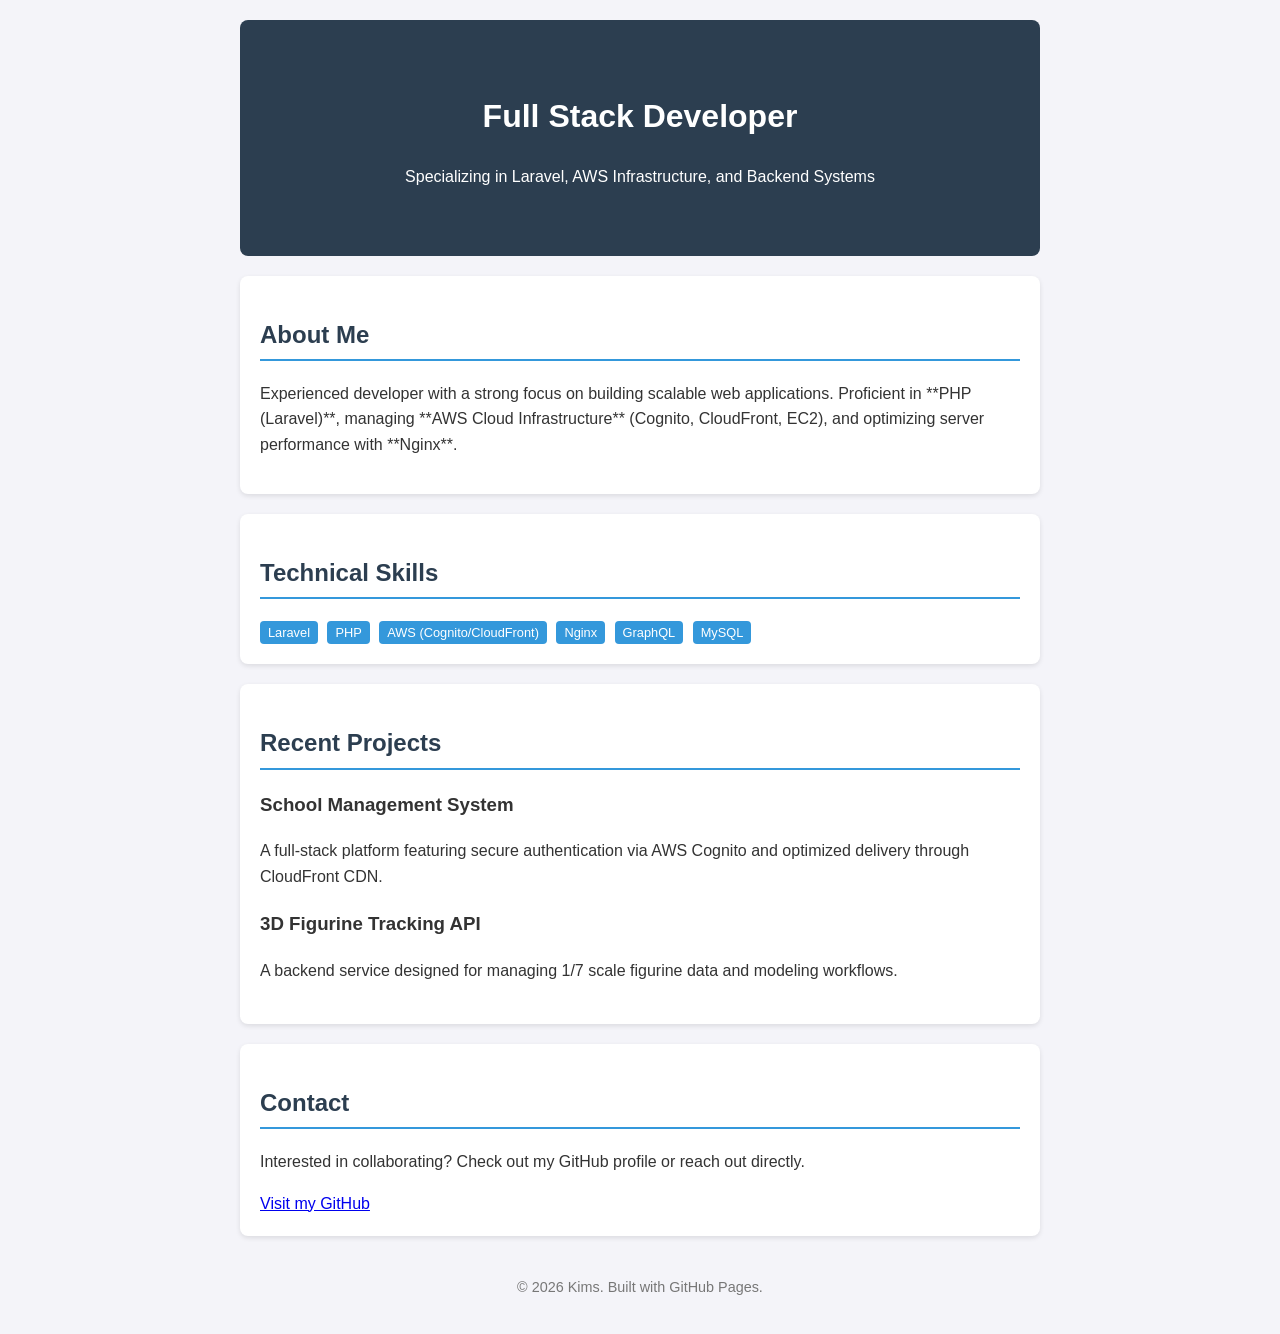
==== index.html @ d83bc761 "Initial commit: Add portfolio index.html Add basic HTML structure for the dev-portfolio, including s" ====
<!DOCTYPE html>
<html lang="en">
<head>
    <meta charset="UTF-8">
    <meta name="viewport" content="width=device-width, initial-scale=1.0">
    <title>Developer Portfolio | Kims</title>
    <!-- Simple CSS to make it look professional -->
    <style>
        body { font-family: 'Segoe UI', Tahoma, Geneva, Verdana, sans-serif; line-height: 1.6; color: #333; max-width: 800px; margin: 0 auto; padding: 20px; background-color: #f4f4f9; }
        header { text-align: center; padding: 50px 0; background: #2c3e50; color: white; border-radius: 8px; margin-bottom: 20px; }
        .section { background: white; padding: 20px; border-radius: 8px; box-shadow: 0 2px 5px rgba(0,0,0,0.1); margin-bottom: 20px; }
        h2 { color: #2c3e50; border-bottom: 2px solid #3498db; padding-bottom: 5px; }
        .tag { background: #3498db; color: white; padding: 4px 8px; border-radius: 4px; font-size: 0.8em; margin-right: 5px; }
        .project { margin-bottom: 20px; }
        footer { text-align: center; font-size: 0.9em; color: #777; margin-top: 40px; }
    </style>
</head>
<body>

    <header>
        <h1>Full Stack Developer</h1>
        <p>Specializing in Laravel, AWS Infrastructure, and Backend Systems</p>
    </header>

    <div class="section">
        <h2>About Me</h2>
        <p>Experienced developer with a strong focus on building scalable web applications. Proficient in **PHP (Laravel)**, managing **AWS Cloud Infrastructure** (Cognito, CloudFront, EC2), and optimizing server performance with **Nginx**.</p>
    </div>

    <div class="section">
        <h2>Technical Skills</h2>
        <div>
            <span class="tag">Laravel</span>
            <span class="tag">PHP</span>
            <span class="tag">AWS (Cognito/CloudFront)</span>
            <span class="tag">Nginx</span>
            <span class="tag">GraphQL</span>
            <span class="tag">MySQL</span>
        </div>
    </div>

    <div class="section">
        <h2>Recent Projects</h2>
        <div class="project">
            <h3>School Management System</h3>
            <p>A full-stack platform featuring secure authentication via AWS Cognito and optimized delivery through CloudFront CDN.</p>
        </div>
        <div class="project">
            <h3>3D Figurine Tracking API</h3>
            <p>A backend service designed for managing 1/7 scale figurine data and modeling workflows.</p>
        </div>
    </div>

    <div class="section">
        <h2>Contact</h2>
        <p>Interested in collaborating? Check out my GitHub profile or reach out directly.</p>
        <a href="https://github.com/Kims021">Visit my GitHub</a>
    </div>

    <footer>
        <p>&copy; 2026 Kims. Built with GitHub Pages.</p>
    </footer>

</body>
</html>
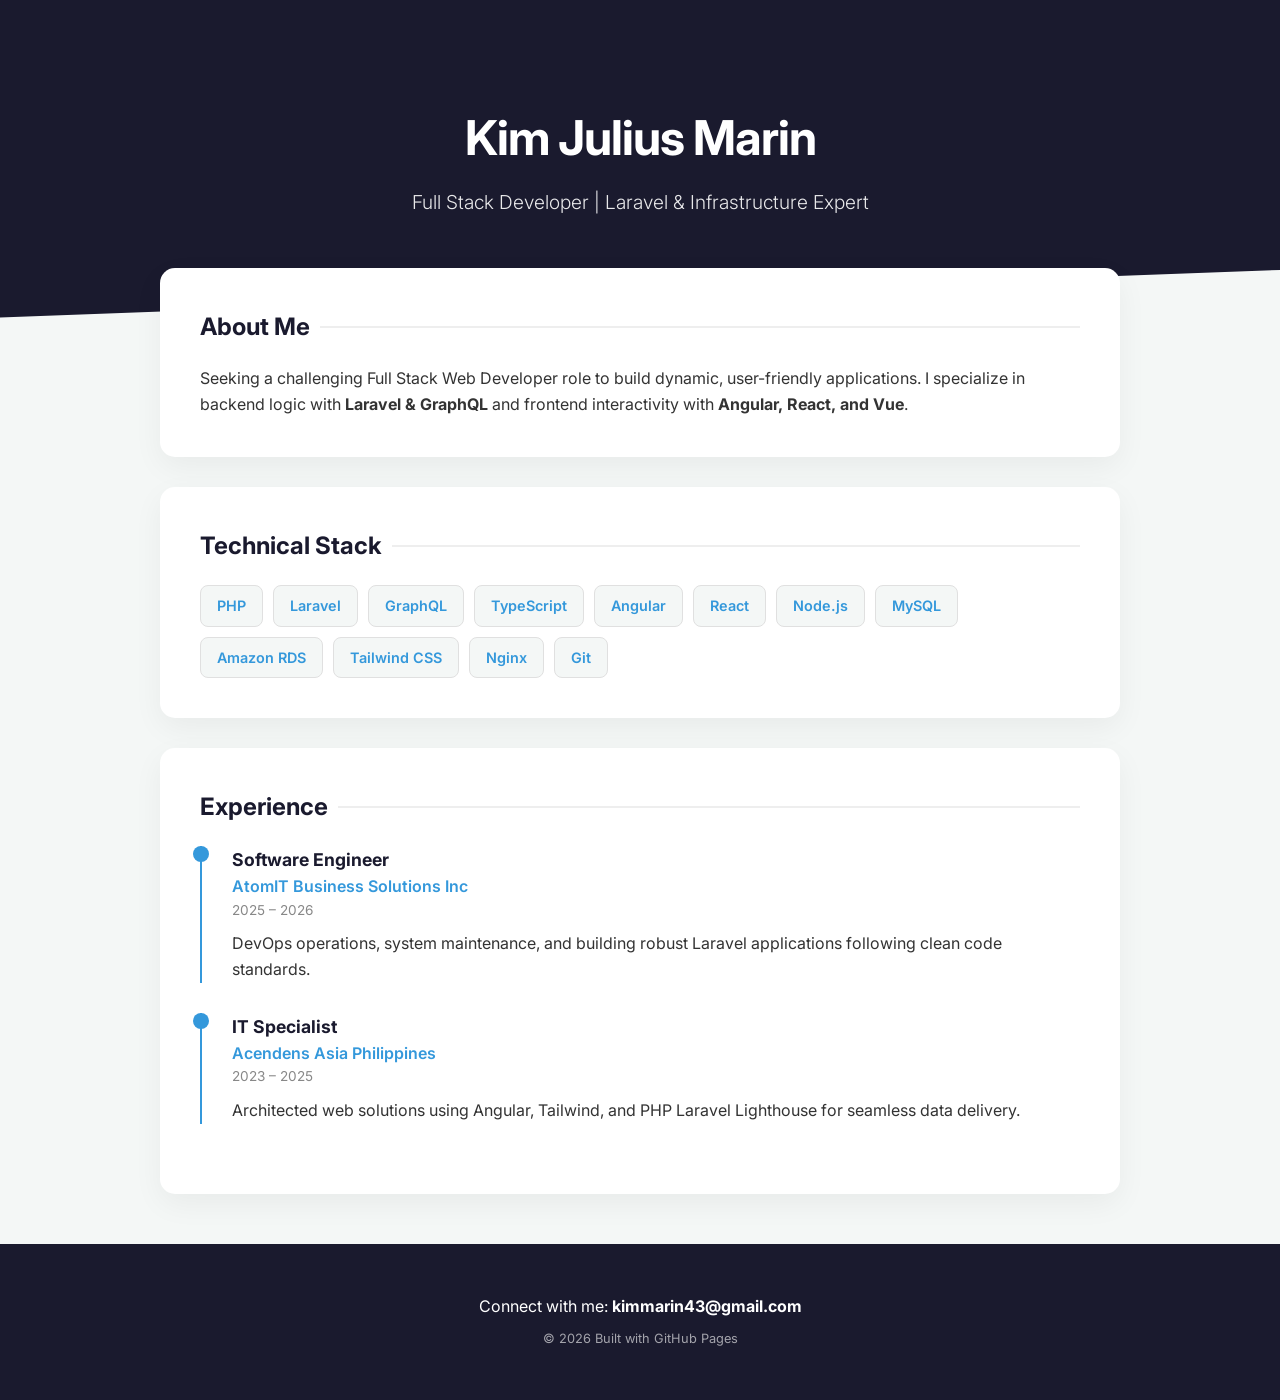
==== commit b9867868: "feat: overhaul portfolio UI and sync with professional resume Integrated full work history from CV, " ====
--- a/index.html
+++ b/index.html
@@ -3,63 +3,217 @@
 <head>
     <meta charset="UTF-8">
     <meta name="viewport" content="width=device-width, initial-scale=1.0">
-    <title>Developer Portfolio | Kims</title>
-    <!-- Simple CSS to make it look professional -->
+    <title>Kim Julius Marin | Full Stack Portfolio</title>
+    <link href="https://fonts.googleapis.com/css2?family=Inter:wght@300;400;600;700&display=swap" rel="stylesheet">
     <style>
-        body { font-family: 'Segoe UI', Tahoma, Geneva, Verdana, sans-serif; line-height: 1.6; color: #333; max-width: 800px; margin: 0 auto; padding: 20px; background-color: #f4f4f9; }
-        header { text-align: center; padding: 50px 0; background: #2c3e50; color: white; border-radius: 8px; margin-bottom: 20px; }
-        .section { background: white; padding: 20px; border-radius: 8px; box-shadow: 0 2px 5px rgba(0,0,0,0.1); margin-bottom: 20px; }
-        h2 { color: #2c3e50; border-bottom: 2px solid #3498db; padding-bottom: 5px; }
-        .tag { background: #3498db; color: white; padding: 4px 8px; border-radius: 4px; font-size: 0.8em; margin-right: 5px; }
-        .project { margin-bottom: 20px; }
-        footer { text-align: center; font-size: 0.9em; color: #777; margin-top: 40px; }
+        :root {
+            --primary: #3498db;
+            --dark: #1a1a2e;
+            --light-bg: #f4f7f6;
+            --text: #333;
+            --white: #ffffff;
+        }
+
+        * { box-sizing: border-box; margin: 0; padding: 0; }
+
+        body {
+            font-family: 'Inter', sans-serif;
+            background-color: var(--light-bg);
+            color: var(--text);
+            line-height: 1.6;
+            scroll-behavior: smooth;
+        }
+
+        /* --- Header & Navigation --- */
+        header {
+            background: var(--dark);
+            color: var(--white);
+            padding: 100px 20px;
+            text-align: center;
+            clip-path: polygon(0 0, 100% 0, 100% 85%, 0% 100%);
+        }
+
+        header h1 { font-size: 3rem; margin-bottom: 10px; letter-spacing: -1px; }
+        header p { font-size: 1.2rem; opacity: 0.9; font-weight: 300; }
+
+        .container { max-width: 1000px; margin: -50px auto 50px; padding: 0 20px; }
+
+        /* --- Cards --- */
+        .card {
+            background: var(--white);
+            padding: 40px;
+            border-radius: 15px;
+            box-shadow: 0 10px 30px rgba(0,0,0,0.05);
+            margin-bottom: 30px;
+            transition: transform 0.3s ease;
+        }
+
+        .card:hover { transform: translateY(-5px); }
+
+        h2 {
+            color: var(--dark);
+            margin-bottom: 20px;
+            font-size: 1.5rem;
+            display: flex;
+            align-items: center;
+            gap: 10px;
+        }
+
+        h2::after {
+            content: "";
+            flex: 1;
+            height: 2px;
+            background: #eee;
+        }
+
+        /* --- Skill Tags --- */
+        .skills-container { display: flex; flex-wrap: wrap; gap: 10px; }
+        
+        .tag {
+            background: var(--light-bg);
+            padding: 8px 16px;
+            border-radius: 8px;
+            font-size: 0.9rem;
+            font-weight: 600;
+            color: var(--primary);
+            border: 1px solid #e0e0e0;
+            transition: all 0.3s ease;
+        }
+
+        .tag:hover {
+            background: var(--primary);
+            color: white;
+            border-color: var(--primary);
+        }
+
+        /* --- Experience Timeline --- */
+        .job {
+            position: relative;
+            padding-left: 30px;
+            margin-bottom: 30px;
+            border-left: 2px solid var(--primary);
+        }
+
+        .job::before {
+            content: "";
+            position: absolute;
+            left: -9px;
+            top: 0;
+            width: 16px;
+            height: 16px;
+            background: var(--primary);
+            border-radius: 50%;
+        }
+
+        .job-title { font-weight: 700; font-size: 1.1rem; color: var(--dark); }
+        .job-company { color: var(--primary); font-weight: 600; }
+        .job-date { font-size: 0.85rem; color: #888; margin-bottom: 10px; }
+
+        /* --- Interactive Footer --- */
+        footer {
+            text-align: center;
+            padding: 50px;
+            background: var(--dark);
+            color: white;
+        }
+
+        #topBtn {
+            position: fixed;
+            bottom: 20px;
+            right: 20px;
+            background: var(--primary);
+            color: white;
+            border: none;
+            padding: 10px 15px;
+            border-radius: 5px;
+            cursor: pointer;
+            display: none;
+            z-index: 100;
+        }
+
+        @media (max-width: 600px) {
+            header h1 { font-size: 2rem; }
+        }
     </style>
 </head>
 <body>
 
+    <button onclick="scrollToTop()" id="topBtn" title="Go to top">↑ Top</button>
+
     <header>
-        <h1>Full Stack Developer</h1>
-        <p>Specializing in Laravel, AWS Infrastructure, and Backend Systems</p>
+        <h1>Kim Julius Marin</h1>
+        <p>Full Stack Developer | Laravel & Infrastructure Expert</p>
     </header>
 
-    <div class="section">
-        <h2>About Me</h2>
-        <p>Experienced developer with a strong focus on building scalable web applications. Proficient in **PHP (Laravel)**, managing **AWS Cloud Infrastructure** (Cognito, CloudFront, EC2), and optimizing server performance with **Nginx**.</p>
+    <div class="container">
+        <section class="card">
+            <h2>About Me</h2>
+            <p>Seeking a challenging Full Stack Web Developer role to build dynamic, user-friendly applications. I specialize in backend logic with <strong>Laravel & GraphQL</strong> and frontend interactivity with <strong>Angular, React, and Vue</strong>.</p>
+        </section>
+
+        <section class="card">
+            <h2>Technical Stack</h2>
+            <div class="skills-container">
+                <span class="tag">PHP</span> <span class="tag">Laravel</span> 
+                <span class="tag">GraphQL</span> <span class="tag">TypeScript</span>
+                <span class="tag">Angular</span> <span class="tag">React</span>
+                <span class="tag">Node.js</span> <span class="tag">MySQL</span>
+                <span class="tag">Amazon RDS</span> <span class="tag">Tailwind CSS</span>
+                <span class="tag">Nginx</span> <span class="tag">Git</span>
+            </div>
+        </section>
+
+        <section class="card">
+            <h2>Experience</h2>
+            
+            <div class="job">
+                <div class="job-title">Software Engineer</div>
+                <div class="job-company">AtomIT Business Solutions Inc</div>
+                <div class="job-date">2025 – 2026</div>
+                <p>DevOps operations, system maintenance, and building robust Laravel applications following clean code standards.</p>
+            </div>
+
+            <div class="job">
+                <div class="job-title">IT Specialist</div>
+                <div class="job-company">Acendens Asia Philippines</div>
+                <div class="job-date">2023 – 2025</div>
+                <p>Architected web solutions using Angular, Tailwind, and PHP Laravel Lighthouse for seamless data delivery.</p>
+            </div>
+        </section>
     </div>
 
-    <div class="section">
-        <h2>Technical Skills</h2>
-        <div>
-            <span class="tag">Laravel</span>
-            <span class="tag">PHP</span>
-            <span class="tag">AWS (Cognito/CloudFront)</span>
-            <span class="tag">Nginx</span>
-            <span class="tag">GraphQL</span>
-            <span class="tag">MySQL</span>
-        </div>
-    </div>
-
-    <div class="section">
-        <h2>Recent Projects</h2>
-        <div class="project">
-            <h3>School Management System</h3>
-            <p>A full-stack platform featuring secure authentication via AWS Cognito and optimized delivery through CloudFront CDN.</p>
-        </div>
-        <div class="project">
-            <h3>3D Figurine Tracking API</h3>
-            <p>A backend service designed for managing 1/7 scale figurine data and modeling workflows.</p>
-        </div>
-    </div>
-
-    <div class="section">
-        <h2>Contact</h2>
-        <p>Interested in collaborating? Check out my GitHub profile or reach out directly.</p>
-        <a href="https://github.com/Kims021">Visit my GitHub</a>
-    </div>
-
     <footer>
-        <p>&copy; 2026 Kims. Built with GitHub Pages.</p>
+        <p>Connect with me: <strong>kimmarin43@gmail.com</strong></p>
+        <p style="margin-top: 10px; font-size: 0.8rem; opacity: 0.6;">&copy; 2026 Built with GitHub Pages</p>
     </footer>
 
+    <script>
+        // Show button when scrolling down
+        window.onscroll = function() {
+            let btn = document.getElementById("topBtn");
+            if (document.body.scrollTop > 300 || document.documentElement.scrollTop > 300) {
+                btn.style.display = "block";
+            } else {
+                btn.style.display = "none";
+            }
+        };
+
+        // Smooth scroll to top
+        function scrollToTop() {
+            window.scrollTo({top: 0, behavior: 'smooth'});
+        }
+
+        // Add a simple fade-in effect to cards on load
+        document.querySelectorAll('.card').forEach((card, index) => {
+            card.style.opacity = "0";
+            card.style.transition = "all 0.6s ease-out";
+            card.style.transform = "translateY(20px)";
+            
+            setTimeout(() => {
+                card.style.opacity = "1";
+                card.style.transform = "translateY(0)";
+            }, 200 * index);
+        });
+    </script>
 </body>
 </html>
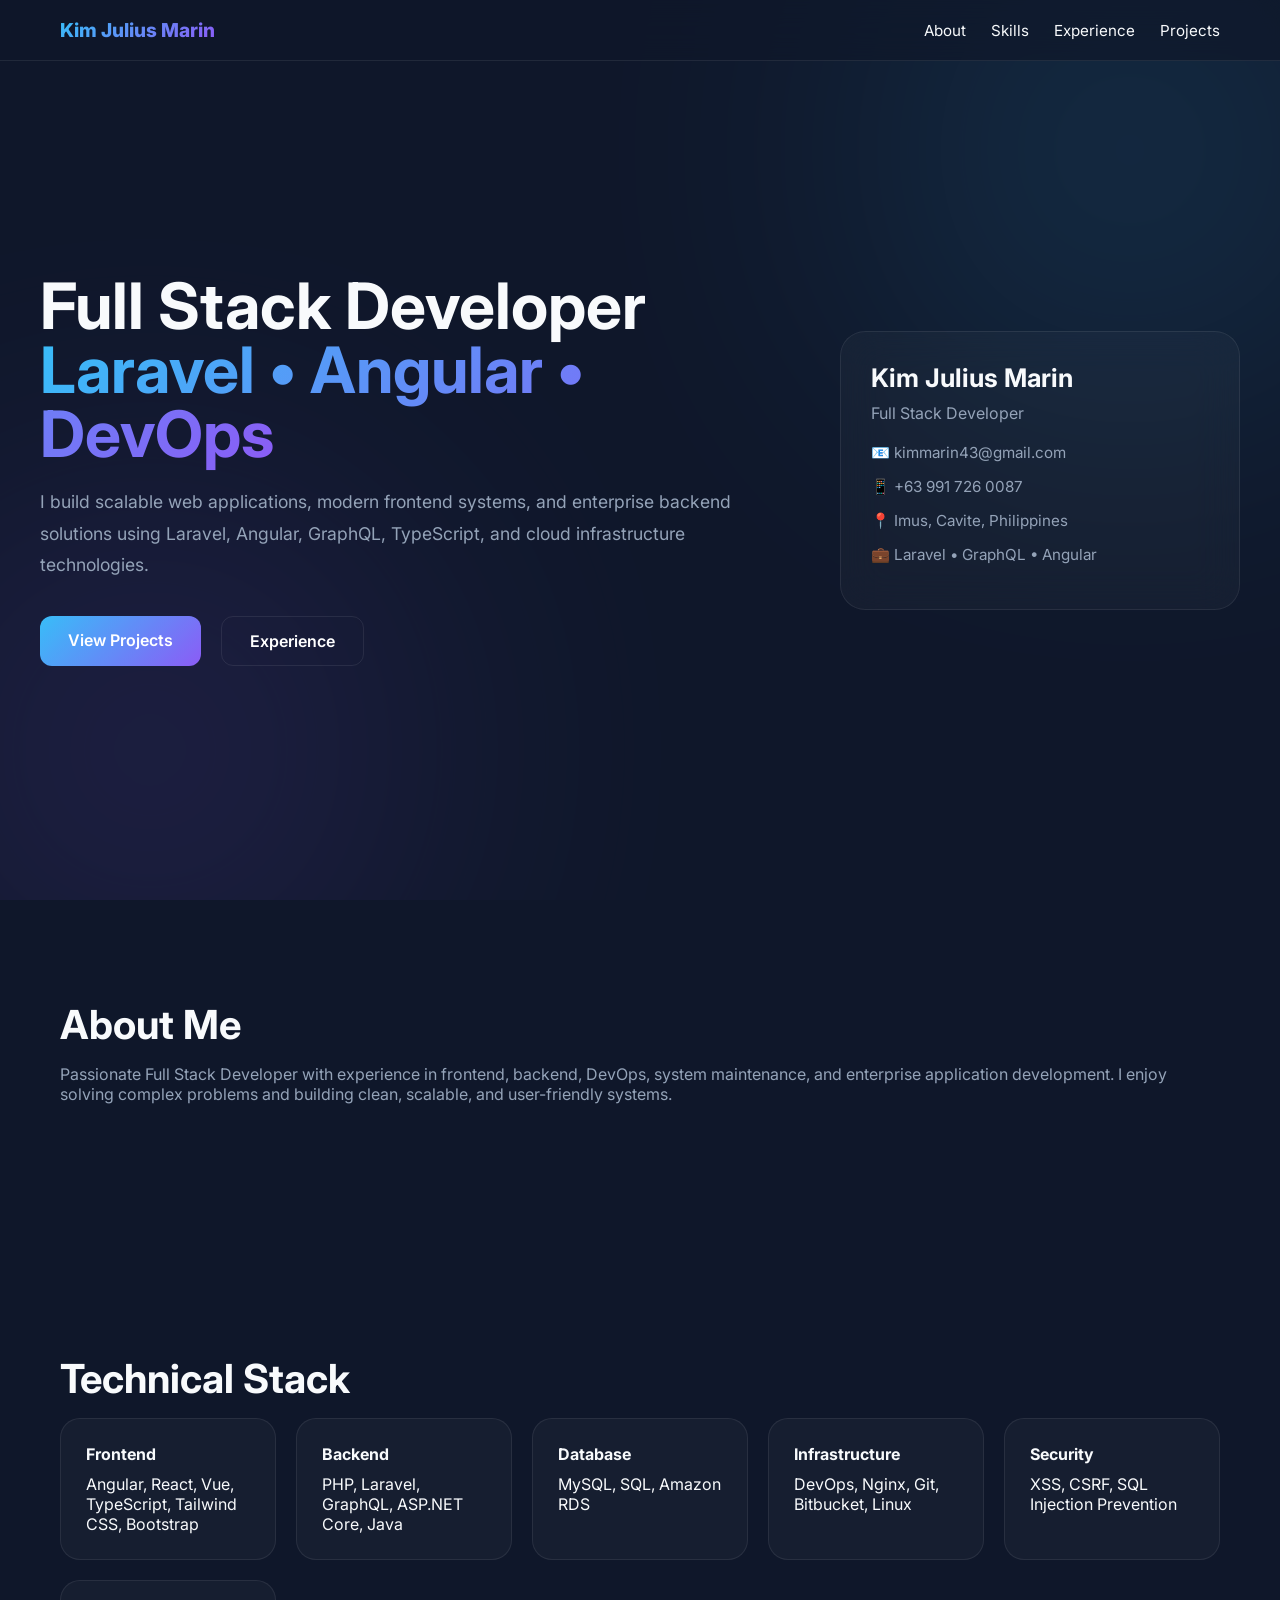
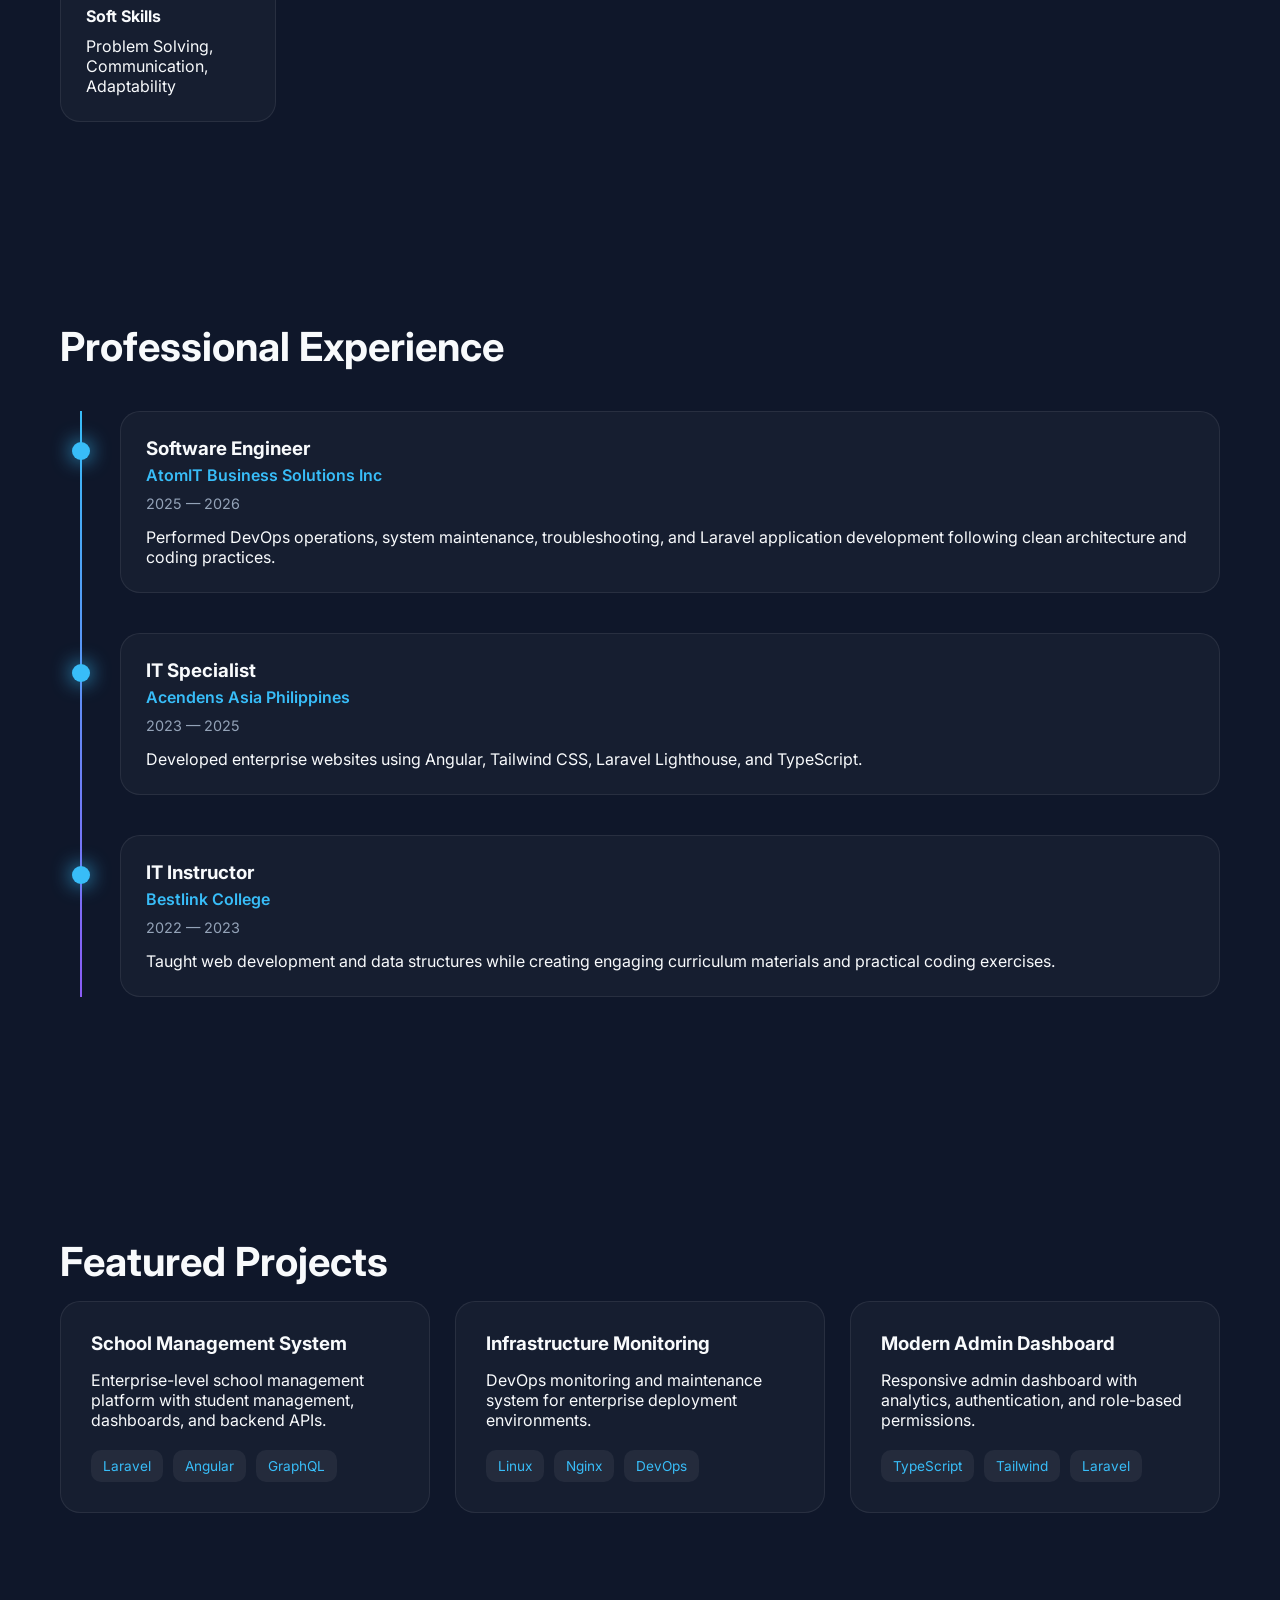
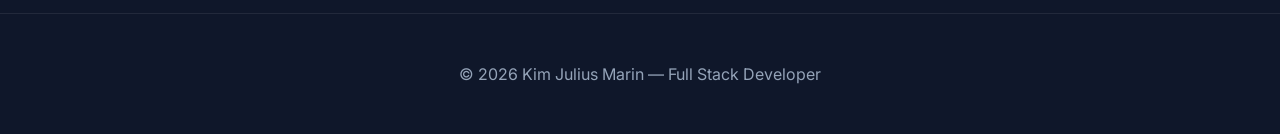
==== commit 85e9c36c: "feat: redesign full stack developer portfolio with modern UI/UX * Added modern glassmorphism portfol" ====
--- a/index.html
+++ b/index.html
@@ -1,219 +1,739 @@
 <!DOCTYPE html>
 <html lang="en">
 <head>
-    <meta charset="UTF-8">
-    <meta name="viewport" content="width=device-width, initial-scale=1.0">
-    <title>Kim Julius Marin | Full Stack Portfolio</title>
-    <link href="https://fonts.googleapis.com/css2?family=Inter:wght@300;400;600;700&display=swap" rel="stylesheet">
-    <style>
-        :root {
-            --primary: #3498db;
-            --dark: #1a1a2e;
-            --light-bg: #f4f7f6;
-            --text: #333;
-            --white: #ffffff;
+<meta charset="UTF-8" />
+<meta name="viewport" content="width=device-width, initial-scale=1.0"/>
+<title>Kim Julius Marin | Full Stack Developer</title>
+
+<link href="https://fonts.googleapis.com/css2?family=Inter:wght@300;400;500;600;700;800&display=swap" rel="stylesheet">
+
+<style>
+:root{
+    --bg:#0f172a;
+    --card:#111827;
+    --primary:#38bdf8;
+    --secondary:#8b5cf6;
+    --text:#f8fafc;
+    --muted:#94a3b8;
+    --border:rgba(255,255,255,0.08);
+    --gradient:linear-gradient(135deg,#38bdf8,#8b5cf6);
+}
+
+*{
+    margin:0;
+    padding:0;
+    box-sizing:border-box;
+}
+
+html{
+    scroll-behavior:smooth;
+}
+
+body{
+    font-family:'Inter',sans-serif;
+    background:var(--bg);
+    color:var(--text);
+    overflow-x:hidden;
+}
+
+/* SCROLLBAR */
+
+::-webkit-scrollbar{
+    width:10px;
+}
+
+::-webkit-scrollbar-thumb{
+    background:var(--primary);
+    border-radius:10px;
+}
+
+/* NAVBAR */
+
+nav{
+    position:fixed;
+    width:100%;
+    top:0;
+    z-index:1000;
+    backdrop-filter:blur(15px);
+    background:rgba(15,23,42,0.7);
+    border-bottom:1px solid var(--border);
+}
+
+.nav-container{
+    max-width:1200px;
+    margin:auto;
+    display:flex;
+    justify-content:space-between;
+    align-items:center;
+    padding:18px 20px;
+}
+
+.logo{
+    font-size:1.2rem;
+    font-weight:800;
+    background:var(--gradient);
+    -webkit-background-clip:text;
+    -webkit-text-fill-color:transparent;
+}
+
+.nav-links{
+    display:flex;
+    gap:25px;
+}
+
+.nav-links a{
+    text-decoration:none;
+    color:var(--text);
+    transition:.3s;
+    font-size:.95rem;
+}
+
+.nav-links a:hover{
+    color:var(--primary);
+}
+
+/* HERO */
+
+.hero{
+    min-height:100vh;
+    display:flex;
+    align-items:center;
+    justify-content:center;
+    position:relative;
+    overflow:hidden;
+    padding:120px 20px 80px;
+}
+
+.glow{
+    position:absolute;
+    width:500px;
+    height:500px;
+    background:var(--primary);
+    opacity:.15;
+    filter:blur(140px);
+    border-radius:50%;
+    top:-100px;
+    right:-100px;
+}
+
+.glow2{
+    position:absolute;
+    width:500px;
+    height:500px;
+    background:var(--secondary);
+    opacity:.15;
+    filter:blur(140px);
+    border-radius:50%;
+    bottom:-100px;
+    left:-100px;
+}
+
+.hero-content{
+    max-width:1200px;
+    width:100%;
+    display:grid;
+    grid-template-columns:1fr 400px;
+    gap:60px;
+    align-items:center;
+    z-index:2;
+}
+
+.hero-text h1{
+    font-size:4rem;
+    line-height:1;
+    margin-bottom:20px;
+}
+
+.hero-text h1 span{
+    background:var(--gradient);
+    -webkit-background-clip:text;
+    -webkit-text-fill-color:transparent;
+}
+
+.hero-text p{
+    color:var(--muted);
+    font-size:1.1rem;
+    line-height:1.8;
+    margin-bottom:35px;
+    max-width:700px;
+}
+
+.hero-buttons{
+    display:flex;
+    gap:20px;
+    flex-wrap:wrap;
+}
+
+.btn{
+    padding:14px 28px;
+    border-radius:12px;
+    text-decoration:none;
+    font-weight:600;
+    transition:.3s;
+}
+
+.btn-primary{
+    background:var(--gradient);
+    color:white;
+}
+
+.btn-primary:hover{
+    transform:translateY(-3px);
+}
+
+.btn-secondary{
+    border:1px solid var(--border);
+    color:white;
+}
+
+.btn-secondary:hover{
+    background:white;
+    color:black;
+}
+
+/* PROFILE CARD */
+
+.profile-card{
+    background:rgba(255,255,255,0.03);
+    border:1px solid var(--border);
+    border-radius:25px;
+    padding:30px;
+    backdrop-filter:blur(20px);
+    position:relative;
+    overflow:hidden;
+}
+
+.profile-card::before{
+    content:"";
+    position:absolute;
+    inset:0;
+    background:linear-gradient(120deg,transparent,rgba(255,255,255,0.04),transparent);
+    transform:translateX(-100%);
+    animation:shine 6s infinite;
+}
+
+@keyframes shine{
+    100%{
+        transform:translateX(100%);
+    }
+}
+
+.profile-card h3{
+    font-size:1.6rem;
+    margin-bottom:10px;
+}
+
+.profile-card p{
+    color:var(--muted);
+    margin-bottom:20px;
+}
+
+.contact-item{
+    margin-bottom:15px;
+    color:var(--muted);
+    font-size:.95rem;
+}
+
+/* SECTION */
+
+.section{
+    max-width:1200px;
+    margin:auto;
+    padding:100px 20px;
+}
+
+.section-title{
+    font-size:2.5rem;
+    margin-bottom:15px;
+}
+
+.section-subtitle{
+    color:var(--muted);
+    margin-bottom:50px;
+}
+
+/* SKILLS */
+
+.skills-grid{
+    display:grid;
+    grid-template-columns:repeat(auto-fit,minmax(180px,1fr));
+    gap:20px;
+}
+
+.skill-card{
+    background:rgba(255,255,255,0.03);
+    border:1px solid var(--border);
+    padding:25px;
+    border-radius:20px;
+    transition:.3s;
+}
+
+.skill-card:hover{
+    transform:translateY(-8px);
+    border-color:var(--primary);
+}
+
+.skill-card h4{
+    margin-bottom:10px;
+}
+
+/* TIMELINE */
+
+.timeline{
+    position:relative;
+    margin-top:40px;
+}
+
+.timeline::before{
+    content:"";
+    position:absolute;
+    left:20px;
+    top:0;
+    width:2px;
+    height:100%;
+    background:var(--gradient);
+}
+
+.timeline-item{
+    position:relative;
+    margin-left:60px;
+    margin-bottom:40px;
+    background:rgba(255,255,255,0.03);
+    border:1px solid var(--border);
+    padding:25px;
+    border-radius:20px;
+}
+
+.timeline-item::before{
+    content:"";
+    position:absolute;
+    left:-49px;
+    top:30px;
+    width:18px;
+    height:18px;
+    border-radius:50%;
+    background:var(--primary);
+    box-shadow:0 0 20px var(--primary);
+}
+
+.timeline-item h3{
+    margin-bottom:5px;
+}
+
+.company{
+    color:var(--primary);
+    margin-bottom:10px;
+    font-weight:600;
+}
+
+.year{
+    color:var(--muted);
+    font-size:.9rem;
+    margin-bottom:15px;
+}
+
+/* PROJECTS */
+
+.projects{
+    display:grid;
+    grid-template-columns:repeat(auto-fit,minmax(300px,1fr));
+    gap:25px;
+}
+
+.project-card{
+    background:rgba(255,255,255,0.03);
+    border:1px solid var(--border);
+    border-radius:20px;
+    padding:30px;
+    transition:.3s;
+}
+
+.project-card:hover{
+    transform:translateY(-10px);
+    border-color:var(--secondary);
+}
+
+.project-card h3{
+    margin-bottom:15px;
+}
+
+.project-tags{
+    display:flex;
+    flex-wrap:wrap;
+    gap:10px;
+    margin-top:20px;
+}
+
+.project-tags span{
+    background:rgba(255,255,255,0.06);
+    padding:8px 12px;
+    border-radius:10px;
+    font-size:.85rem;
+    color:var(--primary);
+}
+
+/* FOOTER */
+
+footer{
+    text-align:center;
+    padding:50px 20px;
+    border-top:1px solid var(--border);
+    color:var(--muted);
+}
+
+/* TOP BUTTON */
+
+#topBtn{
+    position:fixed;
+    right:25px;
+    bottom:25px;
+    width:50px;
+    height:50px;
+    border:none;
+    border-radius:50%;
+    background:var(--gradient);
+    color:white;
+    cursor:pointer;
+    display:none;
+    z-index:999;
+    font-size:1rem;
+}
+
+/* ANIMATION */
+
+.hidden{
+    opacity:0;
+    transform:translateY(40px);
+    transition:all .8s ease;
+}
+
+.show{
+    opacity:1;
+    transform:translateY(0);
+}
+
+/* RESPONSIVE */
+
+@media(max-width:900px){
+
+    .hero-content{
+        grid-template-columns:1fr;
+    }
+
+    .hero-text h1{
+        font-size:3rem;
+    }
+
+    .profile-card{
+        width:100%;
+    }
+}
+
+@media(max-width:600px){
+
+    .nav-links{
+        display:none;
+    }
+
+    .hero-text h1{
+        font-size:2.4rem;
+    }
+
+    .section-title{
+        font-size:2rem;
+    }
+
+    .hero{
+        padding-top:140px;
+    }
+}
+</style>
+</head>
+
+<body>
+
+<button id="topBtn">↑</button>
+
+<nav>
+    <div class="nav-container">
+        <div class="logo">Kim Julius Marin</div>
+
+        <div class="nav-links">
+            <a href="#about">About</a>
+            <a href="#skills">Skills</a>
+            <a href="#experience">Experience</a>
+            <a href="#projects">Projects</a>
+        </div>
+    </div>
+</nav>
+
+<section class="hero">
+
+    <div class="glow"></div>
+    <div class="glow2"></div>
+
+    <div class="hero-content">
+
+        <div class="hero-text hidden">
+            <h1>
+                Full Stack Developer<br>
+                <span>Laravel • Angular • DevOps</span>
+            </h1>
+
+            <p>
+                I build scalable web applications, modern frontend systems,
+                and enterprise backend solutions using Laravel, Angular,
+                GraphQL, TypeScript, and cloud infrastructure technologies.
+            </p>
+
+            <div class="hero-buttons">
+                <a href="#projects" class="btn btn-primary">View Projects</a>
+                <a href="#experience" class="btn btn-secondary">Experience</a>
+            </div>
+        </div>
+
+        <div class="profile-card hidden">
+            <h3>Kim Julius Marin</h3>
+            <p>Full Stack Developer</p>
+
+            <div class="contact-item">
+                📧 kimmarin43@gmail.com
+            </div>
+
+            <div class="contact-item">
+                📱 +63 991 726 0087
+            </div>
+
+            <div class="contact-item">
+                📍 Imus, Cavite, Philippines
+            </div>
+
+            <div class="contact-item">
+                💼 Laravel • GraphQL • Angular
+            </div>
+        </div>
+
+    </div>
+
+</section>
+
+<section class="section hidden" id="about">
+
+    <h2 class="section-title">About Me</h2>
+
+    <p class="section-subtitle">
+        Passionate Full Stack Developer with experience in frontend,
+        backend, DevOps, system maintenance, and enterprise application
+        development. I enjoy solving complex problems and building clean,
+        scalable, and user-friendly systems.
+    </p>
+
+</section>
+
+<section class="section hidden" id="skills">
+
+    <h2 class="section-title">Technical Stack</h2>
+
+    <div class="skills-grid">
+
+        <div class="skill-card">
+            <h4>Frontend</h4>
+            <p>Angular, React, Vue, TypeScript, Tailwind CSS, Bootstrap</p>
+        </div>
+
+        <div class="skill-card">
+            <h4>Backend</h4>
+            <p>PHP, Laravel, GraphQL, ASP.NET Core, Java</p>
+        </div>
+
+        <div class="skill-card">
+            <h4>Database</h4>
+            <p>MySQL, SQL, Amazon RDS</p>
+        </div>
+
+        <div class="skill-card">
+            <h4>Infrastructure</h4>
+            <p>DevOps, Nginx, Git, Bitbucket, Linux</p>
+        </div>
+
+        <div class="skill-card">
+            <h4>Security</h4>
+            <p>XSS, CSRF, SQL Injection Prevention</p>
+        </div>
+
+        <div class="skill-card">
+            <h4>Soft Skills</h4>
+            <p>Problem Solving, Communication, Adaptability</p>
+        </div>
+
+    </div>
+
+</section>
+
+<section class="section hidden" id="experience">
+
+    <h2 class="section-title">Professional Experience</h2>
+
+    <div class="timeline">
+
+        <div class="timeline-item">
+            <h3>Software Engineer</h3>
+            <div class="company">AtomIT Business Solutions Inc</div>
+            <div class="year">2025 — 2026</div>
+
+            <p>
+                Performed DevOps operations, system maintenance,
+                troubleshooting, and Laravel application development
+                following clean architecture and coding practices.
+            </p>
+        </div>
+
+        <div class="timeline-item">
+            <h3>IT Specialist</h3>
+            <div class="company">Acendens Asia Philippines</div>
+            <div class="year">2023 — 2025</div>
+
+            <p>
+                Developed enterprise websites using Angular,
+                Tailwind CSS, Laravel Lighthouse, and TypeScript.
+            </p>
+        </div>
+
+        <div class="timeline-item">
+            <h3>IT Instructor</h3>
+            <div class="company">Bestlink College</div>
+            <div class="year">2022 — 2023</div>
+
+            <p>
+                Taught web development and data structures while creating
+                engaging curriculum materials and practical coding exercises.
+            </p>
+        </div>
+
+    </div>
+
+</section>
+
+<section class="section hidden" id="projects">
+
+    <h2 class="section-title">Featured Projects</h2>
+
+    <div class="projects">
+
+        <div class="project-card">
+            <h3>School Management System</h3>
+
+            <p>
+                Enterprise-level school management platform with
+                student management, dashboards, and backend APIs.
+            </p>
+
+            <div class="project-tags">
+                <span>Laravel</span>
+                <span>Angular</span>
+                <span>GraphQL</span>
+            </div>
+        </div>
+
+        <div class="project-card">
+            <h3>Infrastructure Monitoring</h3>
+
+            <p>
+                DevOps monitoring and maintenance system for
+                enterprise deployment environments.
+            </p>
+
+            <div class="project-tags">
+                <span>Linux</span>
+                <span>Nginx</span>
+                <span>DevOps</span>
+            </div>
+        </div>
+
+        <div class="project-card">
+            <h3>Modern Admin Dashboard</h3>
+
+            <p>
+                Responsive admin dashboard with analytics,
+                authentication, and role-based permissions.
+            </p>
+
+            <div class="project-tags">
+                <span>TypeScript</span>
+                <span>Tailwind</span>
+                <span>Laravel</span>
+            </div>
+        </div>
+
+    </div>
+
+</section>
+
+<footer>
+
+    <p>
+        © 2026 Kim Julius Marin — Full Stack Developer
+    </p>
+
+</footer>
+
+<script>
+
+/* TOP BUTTON */
+
+const topBtn = document.getElementById("topBtn");
+
+window.addEventListener("scroll", () => {
+
+    if(window.scrollY > 400){
+        topBtn.style.display = "block";
+    } else {
+        topBtn.style.display = "none";
+    }
+
+});
+
+topBtn.addEventListener("click", () => {
+
+    window.scrollTo({
+        top:0,
+        behavior:"smooth"
+    });
+
+});
+
+/* SCROLL REVEAL */
+
+const observer = new IntersectionObserver((entries) => {
+
+    entries.forEach(entry => {
+
+        if(entry.isIntersecting){
+            entry.target.classList.add("show");
         }
 
-        * { box-sizing: border-box; margin: 0; padding: 0; }
-
-        body {
-            font-family: 'Inter', sans-serif;
-            background-color: var(--light-bg);
-            color: var(--text);
-            line-height: 1.6;
-            scroll-behavior: smooth;
-        }
-
-        /* --- Header & Navigation --- */
-        header {
-            background: var(--dark);
-            color: var(--white);
-            padding: 100px 20px;
-            text-align: center;
-            clip-path: polygon(0 0, 100% 0, 100% 85%, 0% 100%);
-        }
-
-        header h1 { font-size: 3rem; margin-bottom: 10px; letter-spacing: -1px; }
-        header p { font-size: 1.2rem; opacity: 0.9; font-weight: 300; }
-
-        .container { max-width: 1000px; margin: -50px auto 50px; padding: 0 20px; }
-
-        /* --- Cards --- */
-        .card {
-            background: var(--white);
-            padding: 40px;
-            border-radius: 15px;
-            box-shadow: 0 10px 30px rgba(0,0,0,0.05);
-            margin-bottom: 30px;
-            transition: transform 0.3s ease;
-        }
-
-        .card:hover { transform: translateY(-5px); }
-
-        h2 {
-            color: var(--dark);
-            margin-bottom: 20px;
-            font-size: 1.5rem;
-            display: flex;
-            align-items: center;
-            gap: 10px;
-        }
-
-        h2::after {
-            content: "";
-            flex: 1;
-            height: 2px;
-            background: #eee;
-        }
-
-        /* --- Skill Tags --- */
-        .skills-container { display: flex; flex-wrap: wrap; gap: 10px; }
-        
-        .tag {
-            background: var(--light-bg);
-            padding: 8px 16px;
-            border-radius: 8px;
-            font-size: 0.9rem;
-            font-weight: 600;
-            color: var(--primary);
-            border: 1px solid #e0e0e0;
-            transition: all 0.3s ease;
-        }
-
-        .tag:hover {
-            background: var(--primary);
-            color: white;
-            border-color: var(--primary);
-        }
-
-        /* --- Experience Timeline --- */
-        .job {
-            position: relative;
-            padding-left: 30px;
-            margin-bottom: 30px;
-            border-left: 2px solid var(--primary);
-        }
-
-        .job::before {
-            content: "";
-            position: absolute;
-            left: -9px;
-            top: 0;
-            width: 16px;
-            height: 16px;
-            background: var(--primary);
-            border-radius: 50%;
-        }
-
-        .job-title { font-weight: 700; font-size: 1.1rem; color: var(--dark); }
-        .job-company { color: var(--primary); font-weight: 600; }
-        .job-date { font-size: 0.85rem; color: #888; margin-bottom: 10px; }
-
-        /* --- Interactive Footer --- */
-        footer {
-            text-align: center;
-            padding: 50px;
-            background: var(--dark);
-            color: white;
-        }
-
-        #topBtn {
-            position: fixed;
-            bottom: 20px;
-            right: 20px;
-            background: var(--primary);
-            color: white;
-            border: none;
-            padding: 10px 15px;
-            border-radius: 5px;
-            cursor: pointer;
-            display: none;
-            z-index: 100;
-        }
-
-        @media (max-width: 600px) {
-            header h1 { font-size: 2rem; }
-        }
-    </style>
-</head>
-<body>
-
-    <button onclick="scrollToTop()" id="topBtn" title="Go to top">↑ Top</button>
-
-    <header>
-        <h1>Kim Julius Marin</h1>
-        <p>Full Stack Developer | Laravel & Infrastructure Expert</p>
-    </header>
-
-    <div class="container">
-        <section class="card">
-            <h2>About Me</h2>
-            <p>Seeking a challenging Full Stack Web Developer role to build dynamic, user-friendly applications. I specialize in backend logic with <strong>Laravel & GraphQL</strong> and frontend interactivity with <strong>Angular, React, and Vue</strong>.</p>
-        </section>
-
-        <section class="card">
-            <h2>Technical Stack</h2>
-            <div class="skills-container">
-                <span class="tag">PHP</span> <span class="tag">Laravel</span> 
-                <span class="tag">GraphQL</span> <span class="tag">TypeScript</span>
-                <span class="tag">Angular</span> <span class="tag">React</span>
-                <span class="tag">Node.js</span> <span class="tag">MySQL</span>
-                <span class="tag">Amazon RDS</span> <span class="tag">Tailwind CSS</span>
-                <span class="tag">Nginx</span> <span class="tag">Git</span>
-            </div>
-        </section>
-
-        <section class="card">
-            <h2>Experience</h2>
-            
-            <div class="job">
-                <div class="job-title">Software Engineer</div>
-                <div class="job-company">AtomIT Business Solutions Inc</div>
-                <div class="job-date">2025 – 2026</div>
-                <p>DevOps operations, system maintenance, and building robust Laravel applications following clean code standards.</p>
-            </div>
-
-            <div class="job">
-                <div class="job-title">IT Specialist</div>
-                <div class="job-company">Acendens Asia Philippines</div>
-                <div class="job-date">2023 – 2025</div>
-                <p>Architected web solutions using Angular, Tailwind, and PHP Laravel Lighthouse for seamless data delivery.</p>
-            </div>
-        </section>
-    </div>
-
-    <footer>
-        <p>Connect with me: <strong>kimmarin43@gmail.com</strong></p>
-        <p style="margin-top: 10px; font-size: 0.8rem; opacity: 0.6;">&copy; 2026 Built with GitHub Pages</p>
-    </footer>
-
-    <script>
-        // Show button when scrolling down
-        window.onscroll = function() {
-            let btn = document.getElementById("topBtn");
-            if (document.body.scrollTop > 300 || document.documentElement.scrollTop > 300) {
-                btn.style.display = "block";
-            } else {
-                btn.style.display = "none";
-            }
-        };
-
-        // Smooth scroll to top
-        function scrollToTop() {
-            window.scrollTo({top: 0, behavior: 'smooth'});
-        }
-
-        // Add a simple fade-in effect to cards on load
-        document.querySelectorAll('.card').forEach((card, index) => {
-            card.style.opacity = "0";
-            card.style.transition = "all 0.6s ease-out";
-            card.style.transform = "translateY(20px)";
-            
-            setTimeout(() => {
-                card.style.opacity = "1";
-                card.style.transform = "translateY(0)";
-            }, 200 * index);
-        });
-    </script>
+    });
+
+},{
+    threshold:0.2
+});
+
+document.querySelectorAll(".hidden").forEach((el)=>{
+    observer.observe(el);
+});
+
+/* PARALLAX GLOW EFFECT */
+
+document.addEventListener("mousemove",(e)=>{
+
+    const glow = document.querySelector(".glow");
+
+    glow.style.transform =
+    `translate(${e.clientX / 30}px, ${e.clientY / 30}px)`;
+
+});
+
+</script>
+
 </body>
 </html>
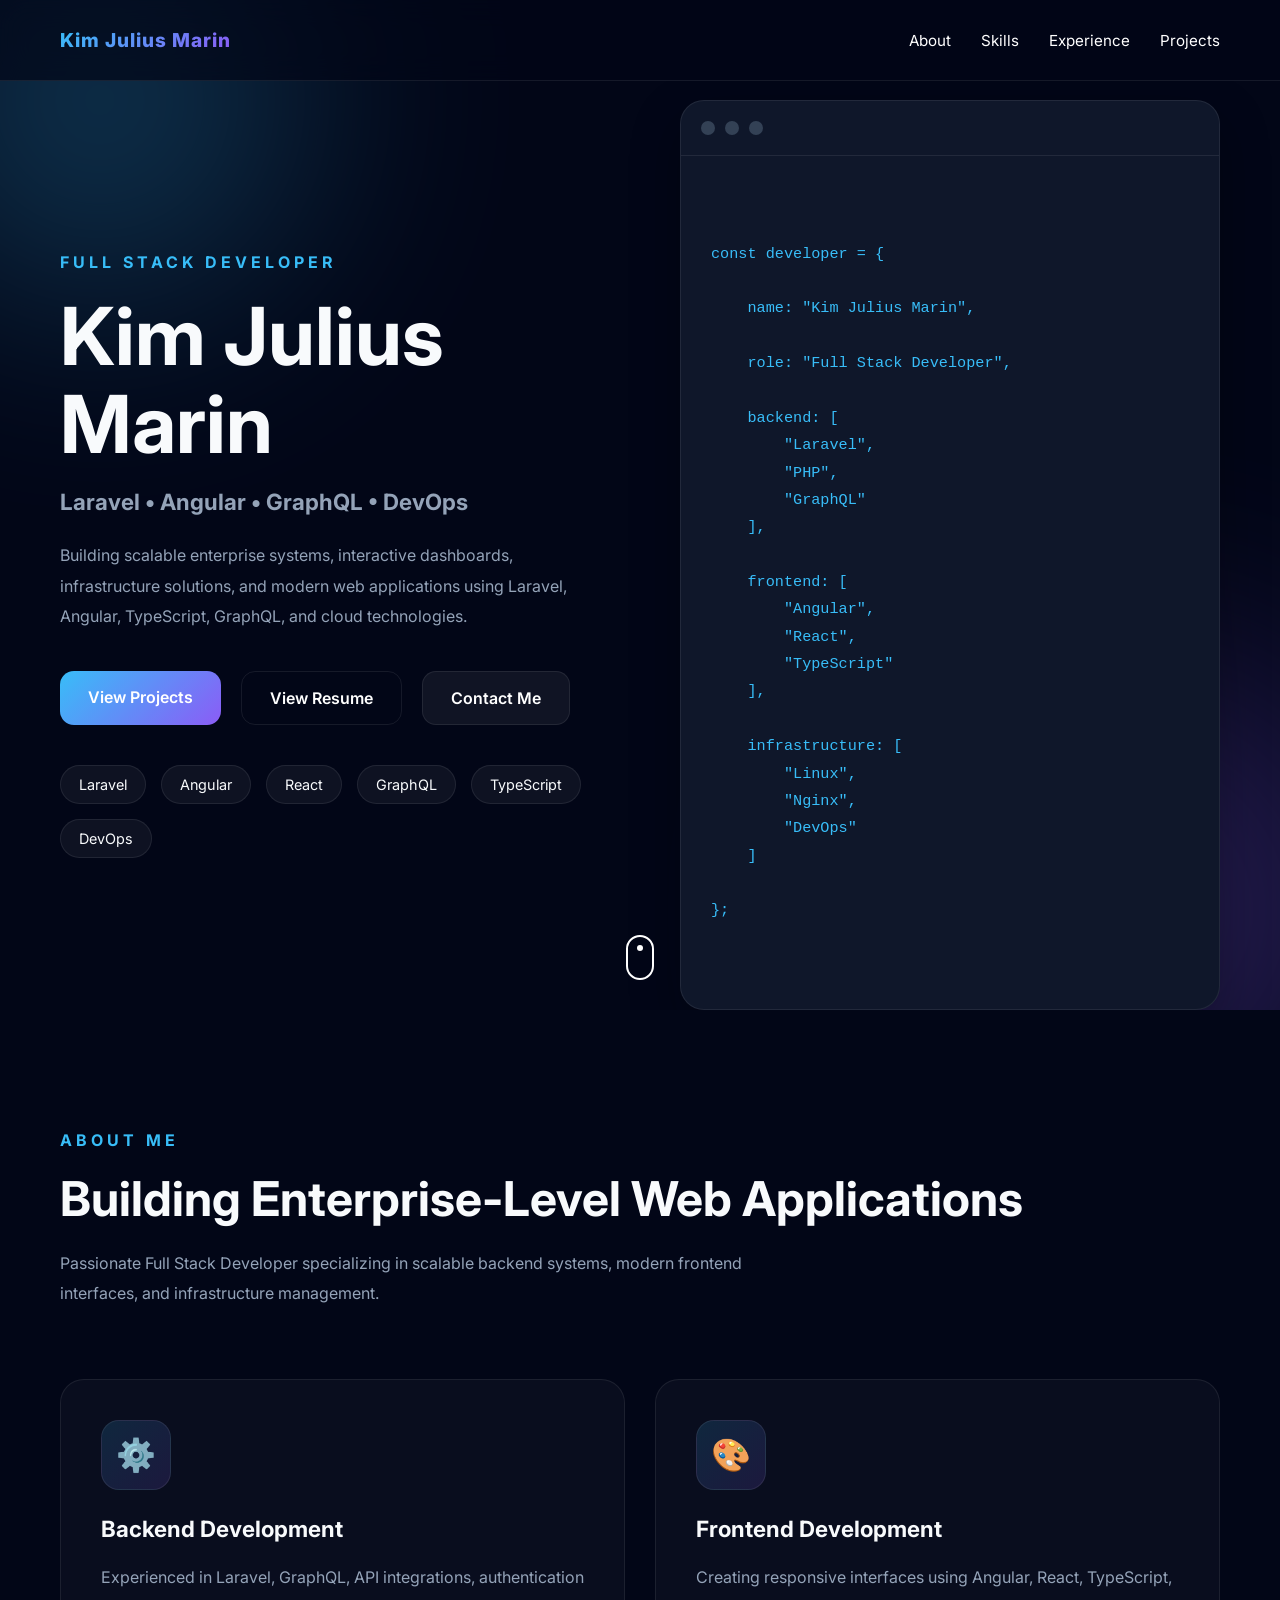
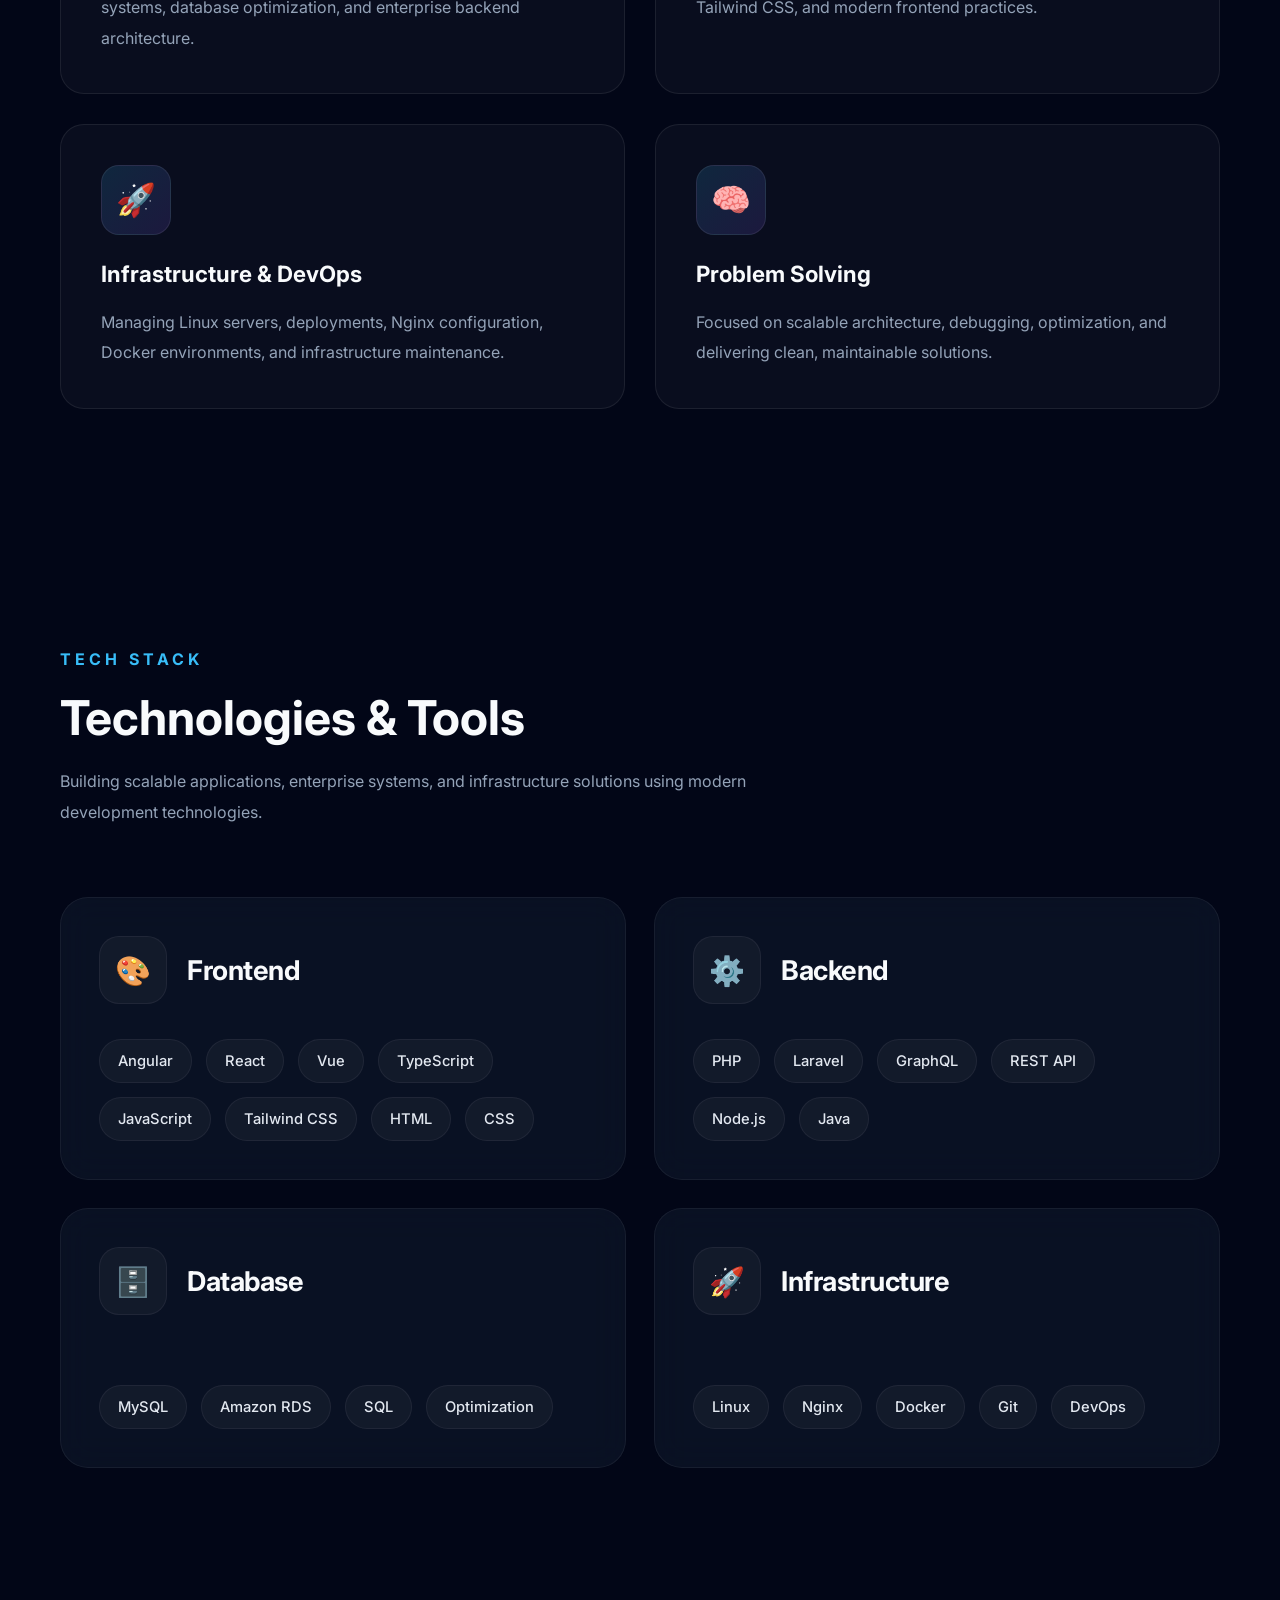
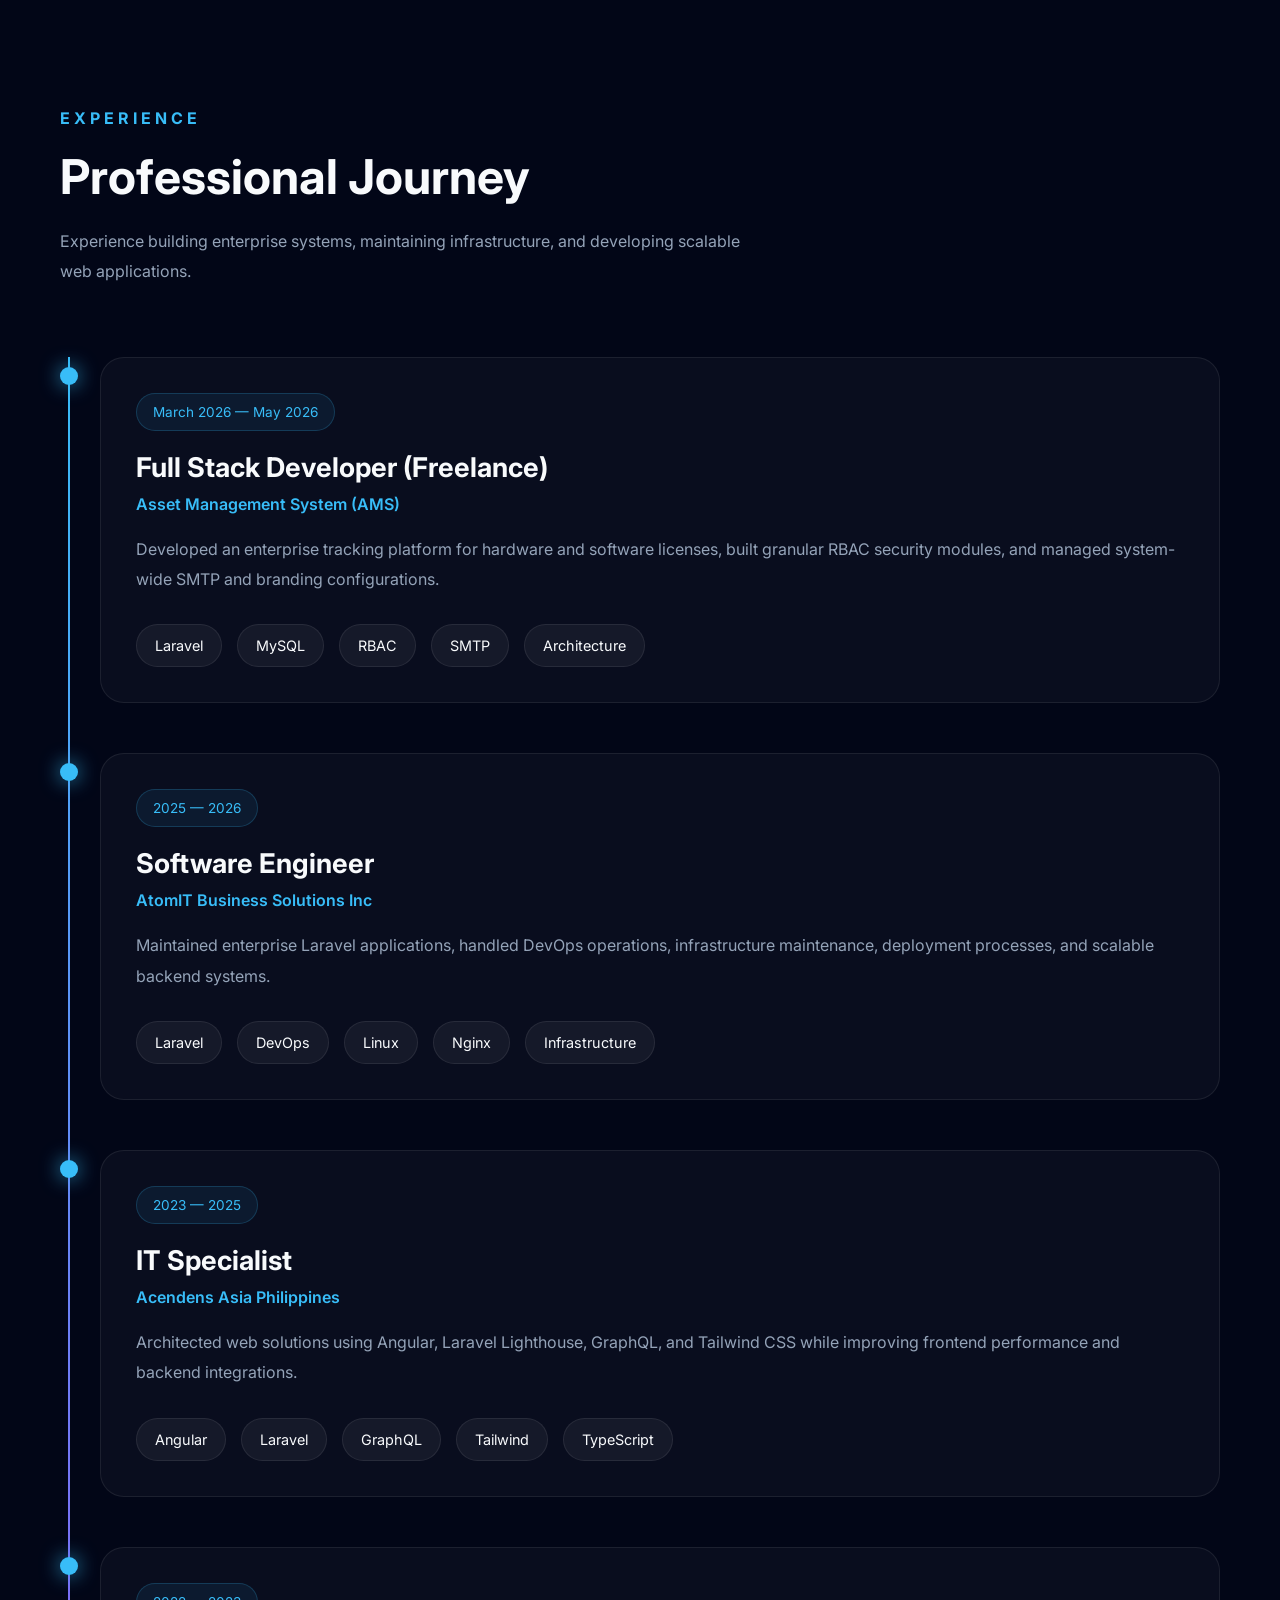
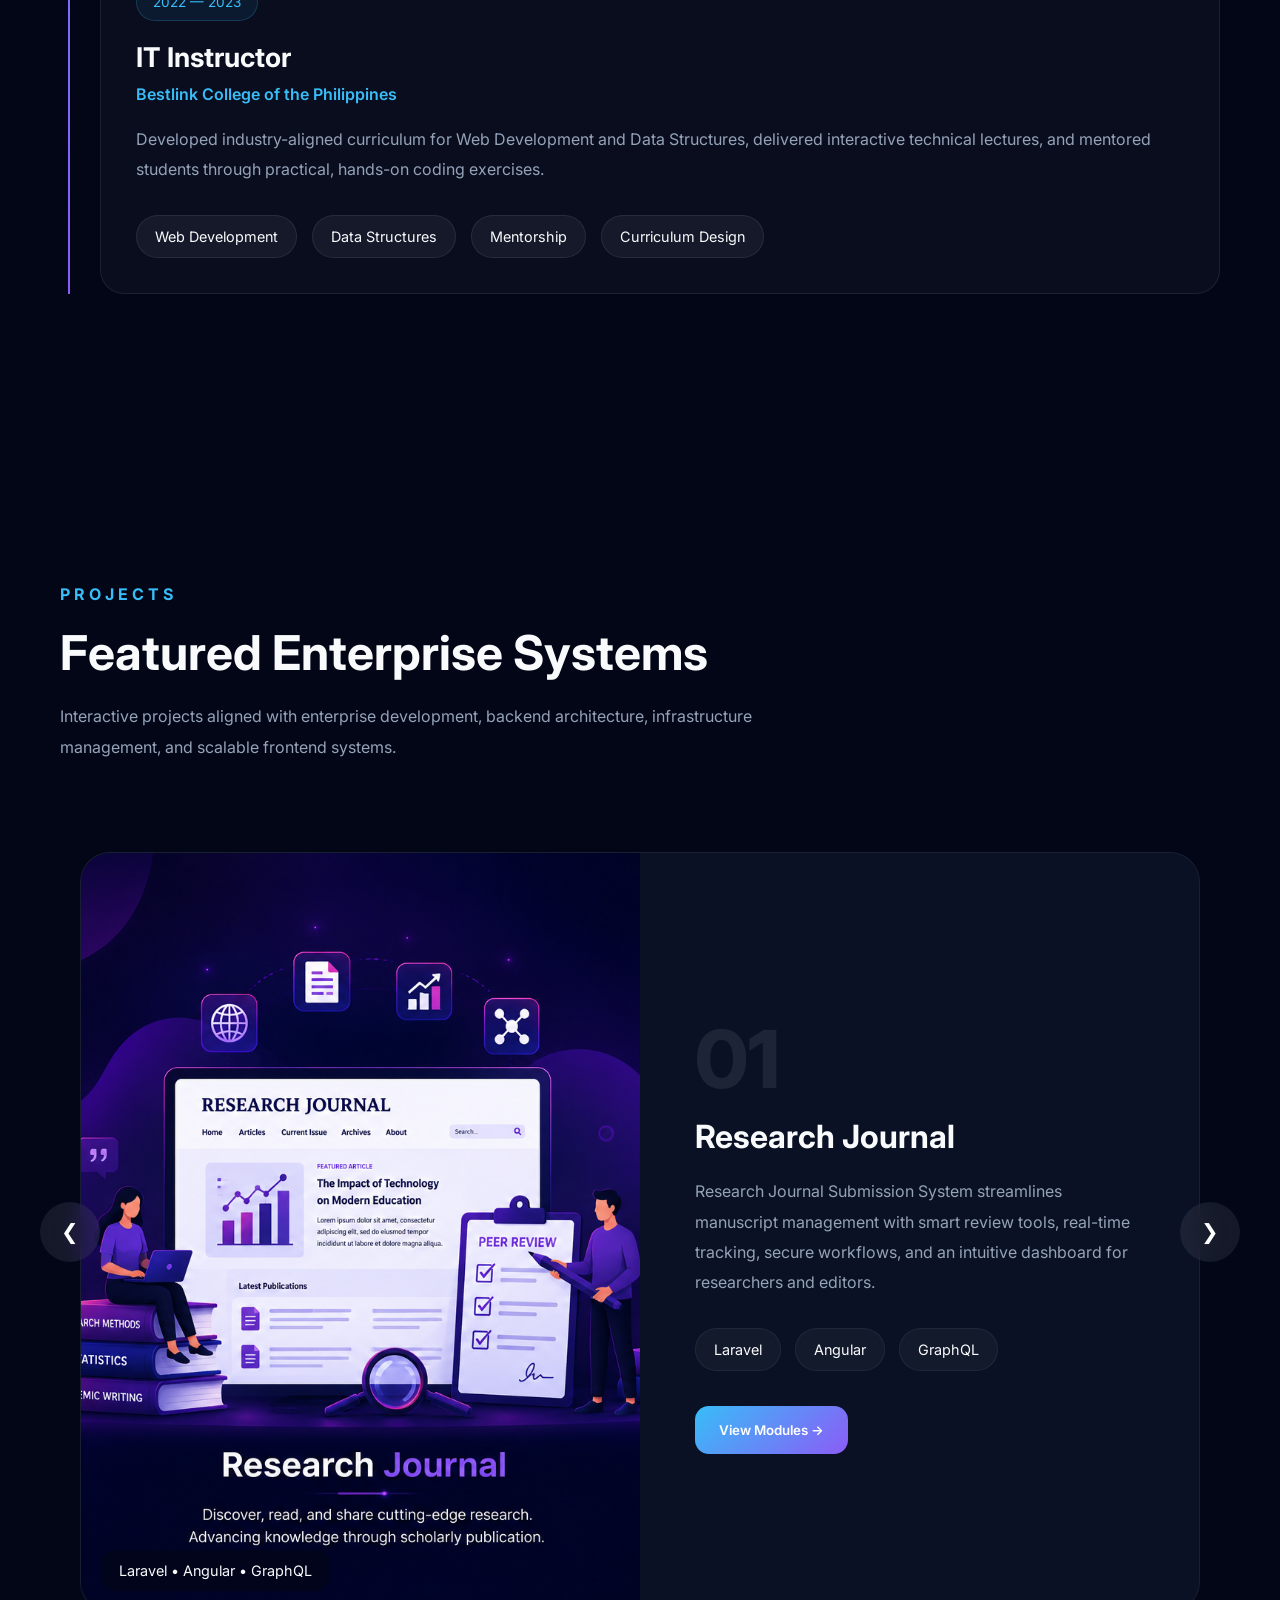
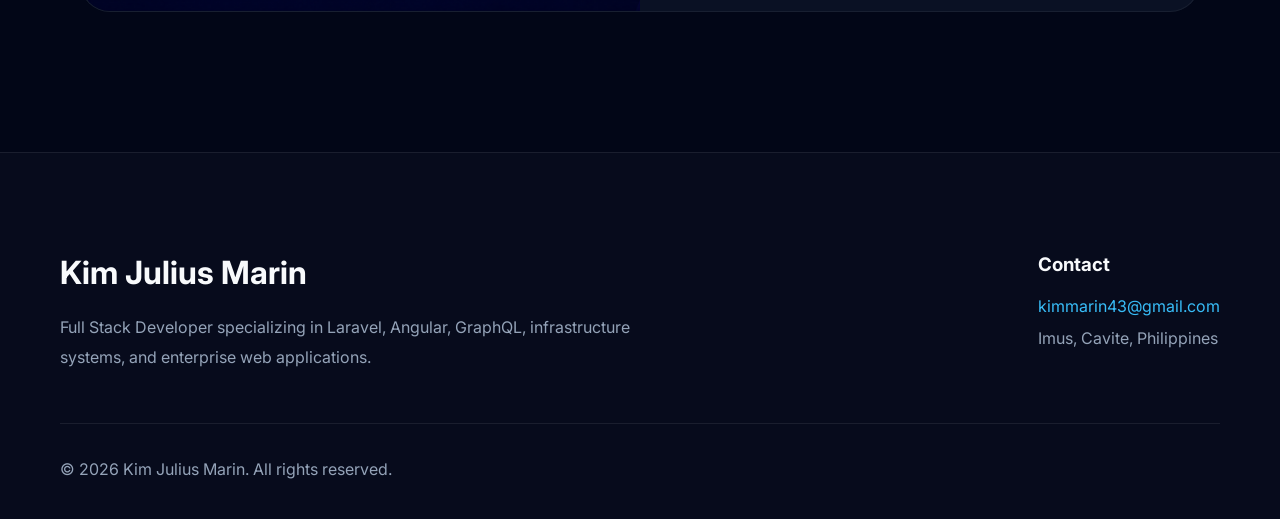
==== commit 0f6993e4: "feat: design new portfolio layout and components" ====
--- a/index.html
+++ b/index.html
@@ -1,739 +1,121 @@
 <!DOCTYPE html>
 <html lang="en">
+
 <head>
-<meta charset="UTF-8" />
-<meta name="viewport" content="width=device-width, initial-scale=1.0"/>
-<title>Kim Julius Marin | Full Stack Developer</title>
 
-<link href="https://fonts.googleapis.com/css2?family=Inter:wght@300;400;500;600;700;800&display=swap" rel="stylesheet">
+    <!-- ================================================= -->
+    <!-- META -->
+    <!-- ================================================= -->
 
-<style>
-:root{
-    --bg:#0f172a;
-    --card:#111827;
-    --primary:#38bdf8;
-    --secondary:#8b5cf6;
-    --text:#f8fafc;
-    --muted:#94a3b8;
-    --border:rgba(255,255,255,0.08);
-    --gradient:linear-gradient(135deg,#38bdf8,#8b5cf6);
-}
+    <meta charset="UTF-8">
 
-*{
-    margin:0;
-    padding:0;
-    box-sizing:border-box;
-}
+    <meta
+        name="viewport"
+        content="width=device-width, initial-scale=1.0"
+    >
 
-html{
-    scroll-behavior:smooth;
-}
+    <!-- ================================================= -->
+    <!-- TITLE -->
+    <!-- ================================================= -->
 
-body{
-    font-family:'Inter',sans-serif;
-    background:var(--bg);
-    color:var(--text);
-    overflow-x:hidden;
-}
+    <title>
 
-/* SCROLLBAR */
+        Kim Julius Marin | Full Stack Developer
 
-::-webkit-scrollbar{
-    width:10px;
-}
+    </title>
 
-::-webkit-scrollbar-thumb{
-    background:var(--primary);
-    border-radius:10px;
-}
+    <!-- ================================================= -->
+    <!-- GOOGLE FONT -->
+    <!-- ================================================= -->
 
-/* NAVBAR */
+    <link
+        rel="preconnect"
+        href="https://fonts.googleapis.com"
+    >
 
-nav{
-    position:fixed;
-    width:100%;
-    top:0;
-    z-index:1000;
-    backdrop-filter:blur(15px);
-    background:rgba(15,23,42,0.7);
-    border-bottom:1px solid var(--border);
-}
+    <link
+        rel="preconnect"
+        href="https://fonts.gstatic.com"
+        crossorigin
+    >
 
-.nav-container{
-    max-width:1200px;
-    margin:auto;
-    display:flex;
-    justify-content:space-between;
-    align-items:center;
-    padding:18px 20px;
-}
+    <link
+        href="https://fonts.googleapis.com/css2?family=Inter:wght@300;400;500;600;700;800&display=swap"
+        rel="stylesheet"
+    >
 
-.logo{
-    font-size:1.2rem;
-    font-weight:800;
-    background:var(--gradient);
-    -webkit-background-clip:text;
-    -webkit-text-fill-color:transparent;
-}
+    <!-- ================================================= -->
+    <!-- GLOBAL VARIABLES -->
+    <!-- ================================================= -->
 
-.nav-links{
-    display:flex;
-    gap:25px;
-}
+    <link
+        rel="stylesheet"
+        href="./global/variables.css"
+    >
 
-.nav-links a{
-    text-decoration:none;
-    color:var(--text);
-    transition:.3s;
-    font-size:.95rem;
-}
+    <!-- ================================================= -->
+    <!-- GLOBAL CSS -->
+    <!-- ================================================= -->
 
-.nav-links a:hover{
-    color:var(--primary);
-}
+    <link
+        rel="stylesheet"
+        href="./global/global.css"
+    >
 
-/* HERO */
-
-.hero{
-    min-height:100vh;
-    display:flex;
-    align-items:center;
-    justify-content:center;
-    position:relative;
-    overflow:hidden;
-    padding:120px 20px 80px;
-}
-
-.glow{
-    position:absolute;
-    width:500px;
-    height:500px;
-    background:var(--primary);
-    opacity:.15;
-    filter:blur(140px);
-    border-radius:50%;
-    top:-100px;
-    right:-100px;
-}
-
-.glow2{
-    position:absolute;
-    width:500px;
-    height:500px;
-    background:var(--secondary);
-    opacity:.15;
-    filter:blur(140px);
-    border-radius:50%;
-    bottom:-100px;
-    left:-100px;
-}
-
-.hero-content{
-    max-width:1200px;
-    width:100%;
-    display:grid;
-    grid-template-columns:1fr 400px;
-    gap:60px;
-    align-items:center;
-    z-index:2;
-}
-
-.hero-text h1{
-    font-size:4rem;
-    line-height:1;
-    margin-bottom:20px;
-}
-
-.hero-text h1 span{
-    background:var(--gradient);
-    -webkit-background-clip:text;
-    -webkit-text-fill-color:transparent;
-}
-
-.hero-text p{
-    color:var(--muted);
-    font-size:1.1rem;
-    line-height:1.8;
-    margin-bottom:35px;
-    max-width:700px;
-}
-
-.hero-buttons{
-    display:flex;
-    gap:20px;
-    flex-wrap:wrap;
-}
-
-.btn{
-    padding:14px 28px;
-    border-radius:12px;
-    text-decoration:none;
-    font-weight:600;
-    transition:.3s;
-}
-
-.btn-primary{
-    background:var(--gradient);
-    color:white;
-}
-
-.btn-primary:hover{
-    transform:translateY(-3px);
-}
-
-.btn-secondary{
-    border:1px solid var(--border);
-    color:white;
-}
-
-.btn-secondary:hover{
-    background:white;
-    color:black;
-}
-
-/* PROFILE CARD */
-
-.profile-card{
-    background:rgba(255,255,255,0.03);
-    border:1px solid var(--border);
-    border-radius:25px;
-    padding:30px;
-    backdrop-filter:blur(20px);
-    position:relative;
-    overflow:hidden;
-}
-
-.profile-card::before{
-    content:"";
-    position:absolute;
-    inset:0;
-    background:linear-gradient(120deg,transparent,rgba(255,255,255,0.04),transparent);
-    transform:translateX(-100%);
-    animation:shine 6s infinite;
-}
-
-@keyframes shine{
-    100%{
-        transform:translateX(100%);
-    }
-}
-
-.profile-card h3{
-    font-size:1.6rem;
-    margin-bottom:10px;
-}
-
-.profile-card p{
-    color:var(--muted);
-    margin-bottom:20px;
-}
-
-.contact-item{
-    margin-bottom:15px;
-    color:var(--muted);
-    font-size:.95rem;
-}
-
-/* SECTION */
-
-.section{
-    max-width:1200px;
-    margin:auto;
-    padding:100px 20px;
-}
-
-.section-title{
-    font-size:2.5rem;
-    margin-bottom:15px;
-}
-
-.section-subtitle{
-    color:var(--muted);
-    margin-bottom:50px;
-}
-
-/* SKILLS */
-
-.skills-grid{
-    display:grid;
-    grid-template-columns:repeat(auto-fit,minmax(180px,1fr));
-    gap:20px;
-}
-
-.skill-card{
-    background:rgba(255,255,255,0.03);
-    border:1px solid var(--border);
-    padding:25px;
-    border-radius:20px;
-    transition:.3s;
-}
-
-.skill-card:hover{
-    transform:translateY(-8px);
-    border-color:var(--primary);
-}
-
-.skill-card h4{
-    margin-bottom:10px;
-}
-
-/* TIMELINE */
-
-.timeline{
-    position:relative;
-    margin-top:40px;
-}
-
-.timeline::before{
-    content:"";
-    position:absolute;
-    left:20px;
-    top:0;
-    width:2px;
-    height:100%;
-    background:var(--gradient);
-}
-
-.timeline-item{
-    position:relative;
-    margin-left:60px;
-    margin-bottom:40px;
-    background:rgba(255,255,255,0.03);
-    border:1px solid var(--border);
-    padding:25px;
-    border-radius:20px;
-}
-
-.timeline-item::before{
-    content:"";
-    position:absolute;
-    left:-49px;
-    top:30px;
-    width:18px;
-    height:18px;
-    border-radius:50%;
-    background:var(--primary);
-    box-shadow:0 0 20px var(--primary);
-}
-
-.timeline-item h3{
-    margin-bottom:5px;
-}
-
-.company{
-    color:var(--primary);
-    margin-bottom:10px;
-    font-weight:600;
-}
-
-.year{
-    color:var(--muted);
-    font-size:.9rem;
-    margin-bottom:15px;
-}
-
-/* PROJECTS */
-
-.projects{
-    display:grid;
-    grid-template-columns:repeat(auto-fit,minmax(300px,1fr));
-    gap:25px;
-}
-
-.project-card{
-    background:rgba(255,255,255,0.03);
-    border:1px solid var(--border);
-    border-radius:20px;
-    padding:30px;
-    transition:.3s;
-}
-
-.project-card:hover{
-    transform:translateY(-10px);
-    border-color:var(--secondary);
-}
-
-.project-card h3{
-    margin-bottom:15px;
-}
-
-.project-tags{
-    display:flex;
-    flex-wrap:wrap;
-    gap:10px;
-    margin-top:20px;
-}
-
-.project-tags span{
-    background:rgba(255,255,255,0.06);
-    padding:8px 12px;
-    border-radius:10px;
-    font-size:.85rem;
-    color:var(--primary);
-}
-
-/* FOOTER */
-
-footer{
-    text-align:center;
-    padding:50px 20px;
-    border-top:1px solid var(--border);
-    color:var(--muted);
-}
-
-/* TOP BUTTON */
-
-#topBtn{
-    position:fixed;
-    right:25px;
-    bottom:25px;
-    width:50px;
-    height:50px;
-    border:none;
-    border-radius:50%;
-    background:var(--gradient);
-    color:white;
-    cursor:pointer;
-    display:none;
-    z-index:999;
-    font-size:1rem;
-}
-
-/* ANIMATION */
-
-.hidden{
-    opacity:0;
-    transform:translateY(40px);
-    transition:all .8s ease;
-}
-
-.show{
-    opacity:1;
-    transform:translateY(0);
-}
-
-/* RESPONSIVE */
-
-@media(max-width:900px){
-
-    .hero-content{
-        grid-template-columns:1fr;
-    }
-
-    .hero-text h1{
-        font-size:3rem;
-    }
-
-    .profile-card{
-        width:100%;
-    }
-}
-
-@media(max-width:600px){
-
-    .nav-links{
-        display:none;
-    }
-
-    .hero-text h1{
-        font-size:2.4rem;
-    }
-
-    .section-title{
-        font-size:2rem;
-    }
-
-    .hero{
-        padding-top:140px;
-    }
-}
-</style>
 </head>
 
 <body>
 
-<button id="topBtn">↑</button>
+    <!-- ================================================= -->
+    <!-- NAVBAR -->
+    <!-- ================================================= -->
 
-<nav>
-    <div class="nav-container">
-        <div class="logo">Kim Julius Marin</div>
+    <div id="navbar"></div>
 
-        <div class="nav-links">
-            <a href="#about">About</a>
-            <a href="#skills">Skills</a>
-            <a href="#experience">Experience</a>
-            <a href="#projects">Projects</a>
-        </div>
-    </div>
-</nav>
+    <!-- ================================================= -->
+    <!-- HERO -->
+    <!-- ================================================= -->
 
-<section class="hero">
+    <div id="hero"></div>
 
-    <div class="glow"></div>
-    <div class="glow2"></div>
+    <!-- ================================================= -->
+    <!-- ABOUT -->
+    <!-- ================================================= -->
 
-    <div class="hero-content">
+    <div id="about"></div>
 
-        <div class="hero-text hidden">
-            <h1>
-                Full Stack Developer<br>
-                <span>Laravel • Angular • DevOps</span>
-            </h1>
+    <!-- ================================================= -->
+    <!-- SKILLS -->
+    <!-- ================================================= -->
 
-            <p>
-                I build scalable web applications, modern frontend systems,
-                and enterprise backend solutions using Laravel, Angular,
-                GraphQL, TypeScript, and cloud infrastructure technologies.
-            </p>
+    <div id="skills"></div>
 
-            <div class="hero-buttons">
-                <a href="#projects" class="btn btn-primary">View Projects</a>
-                <a href="#experience" class="btn btn-secondary">Experience</a>
-            </div>
-        </div>
+    <!-- ================================================= -->
+    <!-- EXPERIENCE -->
+    <!-- ================================================= -->
 
-        <div class="profile-card hidden">
-            <h3>Kim Julius Marin</h3>
-            <p>Full Stack Developer</p>
+    <div id="experience"></div>
 
-            <div class="contact-item">
-                📧 kimmarin43@gmail.com
-            </div>
+    <!-- ================================================= -->
+    <!-- PROJECTS -->
+    <!-- ================================================= -->
 
-            <div class="contact-item">
-                📱 +63 991 726 0087
-            </div>
+    <div id="projects"></div>
 
-            <div class="contact-item">
-                📍 Imus, Cavite, Philippines
-            </div>
+    <!-- ================================================= -->
+    <!-- FOOTER -->
+    <!-- ================================================= -->
 
-            <div class="contact-item">
-                💼 Laravel • GraphQL • Angular
-            </div>
-        </div>
+    <div id="footer"></div>
 
-    </div>
+    <!-- ================================================= -->
+    <!-- GLOBAL APP -->
+    <!-- ================================================= -->
 
-</section>
-
-<section class="section hidden" id="about">
-
-    <h2 class="section-title">About Me</h2>
-
-    <p class="section-subtitle">
-        Passionate Full Stack Developer with experience in frontend,
-        backend, DevOps, system maintenance, and enterprise application
-        development. I enjoy solving complex problems and building clean,
-        scalable, and user-friendly systems.
-    </p>
-
-</section>
-
-<section class="section hidden" id="skills">
-
-    <h2 class="section-title">Technical Stack</h2>
-
-    <div class="skills-grid">
-
-        <div class="skill-card">
-            <h4>Frontend</h4>
-            <p>Angular, React, Vue, TypeScript, Tailwind CSS, Bootstrap</p>
-        </div>
-
-        <div class="skill-card">
-            <h4>Backend</h4>
-            <p>PHP, Laravel, GraphQL, ASP.NET Core, Java</p>
-        </div>
-
-        <div class="skill-card">
-            <h4>Database</h4>
-            <p>MySQL, SQL, Amazon RDS</p>
-        </div>
-
-        <div class="skill-card">
-            <h4>Infrastructure</h4>
-            <p>DevOps, Nginx, Git, Bitbucket, Linux</p>
-        </div>
-
-        <div class="skill-card">
-            <h4>Security</h4>
-            <p>XSS, CSRF, SQL Injection Prevention</p>
-        </div>
-
-        <div class="skill-card">
-            <h4>Soft Skills</h4>
-            <p>Problem Solving, Communication, Adaptability</p>
-        </div>
-
-    </div>
-
-</section>
-
-<section class="section hidden" id="experience">
-
-    <h2 class="section-title">Professional Experience</h2>
-
-    <div class="timeline">
-
-        <div class="timeline-item">
-            <h3>Software Engineer</h3>
-            <div class="company">AtomIT Business Solutions Inc</div>
-            <div class="year">2025 — 2026</div>
-
-            <p>
-                Performed DevOps operations, system maintenance,
-                troubleshooting, and Laravel application development
-                following clean architecture and coding practices.
-            </p>
-        </div>
-
-        <div class="timeline-item">
-            <h3>IT Specialist</h3>
-            <div class="company">Acendens Asia Philippines</div>
-            <div class="year">2023 — 2025</div>
-
-            <p>
-                Developed enterprise websites using Angular,
-                Tailwind CSS, Laravel Lighthouse, and TypeScript.
-            </p>
-        </div>
-
-        <div class="timeline-item">
-            <h3>IT Instructor</h3>
-            <div class="company">Bestlink College</div>
-            <div class="year">2022 — 2023</div>
-
-            <p>
-                Taught web development and data structures while creating
-                engaging curriculum materials and practical coding exercises.
-            </p>
-        </div>
-
-    </div>
-
-</section>
-
-<section class="section hidden" id="projects">
-
-    <h2 class="section-title">Featured Projects</h2>
-
-    <div class="projects">
-
-        <div class="project-card">
-            <h3>School Management System</h3>
-
-            <p>
-                Enterprise-level school management platform with
-                student management, dashboards, and backend APIs.
-            </p>
-
-            <div class="project-tags">
-                <span>Laravel</span>
-                <span>Angular</span>
-                <span>GraphQL</span>
-            </div>
-        </div>
-
-        <div class="project-card">
-            <h3>Infrastructure Monitoring</h3>
-
-            <p>
-                DevOps monitoring and maintenance system for
-                enterprise deployment environments.
-            </p>
-
-            <div class="project-tags">
-                <span>Linux</span>
-                <span>Nginx</span>
-                <span>DevOps</span>
-            </div>
-        </div>
-
-        <div class="project-card">
-            <h3>Modern Admin Dashboard</h3>
-
-            <p>
-                Responsive admin dashboard with analytics,
-                authentication, and role-based permissions.
-            </p>
-
-            <div class="project-tags">
-                <span>TypeScript</span>
-                <span>Tailwind</span>
-                <span>Laravel</span>
-            </div>
-        </div>
-
-    </div>
-
-</section>
-
-<footer>
-
-    <p>
-        © 2026 Kim Julius Marin — Full Stack Developer
-    </p>
-
-</footer>
-
-<script>
-
-/* TOP BUTTON */
-
-const topBtn = document.getElementById("topBtn");
-
-window.addEventListener("scroll", () => {
-
-    if(window.scrollY > 400){
-        topBtn.style.display = "block";
-    } else {
-        topBtn.style.display = "none";
-    }
-
-});
-
-topBtn.addEventListener("click", () => {
-
-    window.scrollTo({
-        top:0,
-        behavior:"smooth"
-    });
-
-});
-
-/* SCROLL REVEAL */
-
-const observer = new IntersectionObserver((entries) => {
-
-    entries.forEach(entry => {
-
-        if(entry.isIntersecting){
-            entry.target.classList.add("show");
-        }
-
-    });
-
-},{
-    threshold:0.2
-});
-
-document.querySelectorAll(".hidden").forEach((el)=>{
-    observer.observe(el);
-});
-
-/* PARALLAX GLOW EFFECT */
-
-document.addEventListener("mousemove",(e)=>{
-
-    const glow = document.querySelector(".glow");
-
-    glow.style.transform =
-    `translate(${e.clientX / 30}px, ${e.clientY / 30}px)`;
-
-});
-
-</script>
+    <script
+        src="./global/app.js"
+    ></script>
 
 </body>
-</html>
+
+</html>
--- a/global/variables.css
+++ b/global/variables.css
@@ -0,0 +1,23 @@
+:root{
+
+    --bg:#020617;
+
+    --card:#0f172a;
+
+    --primary:#38bdf8;
+
+    --secondary:#8b5cf6;
+
+    --text:#f8fafc;
+
+    --muted:#94a3b8;
+
+    --border:rgba(255,255,255,0.08);
+
+    --radius:24px;
+
+    --transition:0.3s ease;
+
+    --container:1200px;
+
+}
--- a/global/global.css
+++ b/global/global.css
@@ -0,0 +1,165 @@
+/* ================================================= */
+/* RESET */
+/* ================================================= */
+
+*{
+
+    margin:0;
+
+    padding:0;
+
+    box-sizing:border-box;
+
+}
+
+/* ================================================= */
+/* HTML */
+/* ================================================= */
+
+html{
+
+    scroll-behavior:smooth;
+
+}
+
+/* ================================================= */
+/* BODY */
+/* ================================================= */
+
+body{
+
+    font-family:
+    "Inter",
+    sans-serif;
+
+    background:
+    var(--bg);
+
+    color:
+    var(--text);
+
+    overflow-x:hidden;
+
+}
+
+/* ================================================= */
+/* IMAGES */
+/* ================================================= */
+
+img{
+
+    display:block;
+
+    max-width:100%;
+
+}
+
+/* ================================================= */
+/* LINKS */
+/* ================================================= */
+
+a{
+
+    text-decoration:none;
+
+}
+
+/* ================================================= */
+/* BUTTON */
+/* ================================================= */
+
+button{
+
+    font-family:inherit;
+
+}
+
+/* ================================================= */
+/* CONTAINER */
+/* ================================================= */
+
+.container{
+
+    width:100%;
+
+    max-width:1200px;
+
+    margin:auto;
+
+    padding-inline:20px;
+
+}
+
+/* ================================================= */
+/* SECTION */
+/* ================================================= */
+
+.section{
+
+    padding:120px 0;
+
+}
+
+/* ================================================= */
+/* TITLES */
+/* ================================================= */
+
+.section-title{
+
+    font-size:3rem;
+
+    line-height:1.2;
+
+    margin-bottom:20px;
+
+}
+
+.section-subtitle{
+
+    max-width:700px;
+
+    color:var(--muted);
+
+    line-height:1.9;
+
+    margin-bottom:50px;
+
+}
+
+.section-label{
+
+    color:var(--primary);
+
+    font-weight:700;
+
+    letter-spacing:4px;
+
+    margin-bottom:20px;
+
+}
+
+/* ================================================= */
+/* HIDDEN */
+/* ================================================= */
+
+.hidden{
+
+    opacity:0;
+
+    transform:translateY(50px);
+
+    transition:1s ease;
+
+}
+
+/* ================================================= */
+/* SHOW */
+/* ================================================= */
+
+.show{
+
+    opacity:1;
+
+    transform:translateY(0);
+
+}
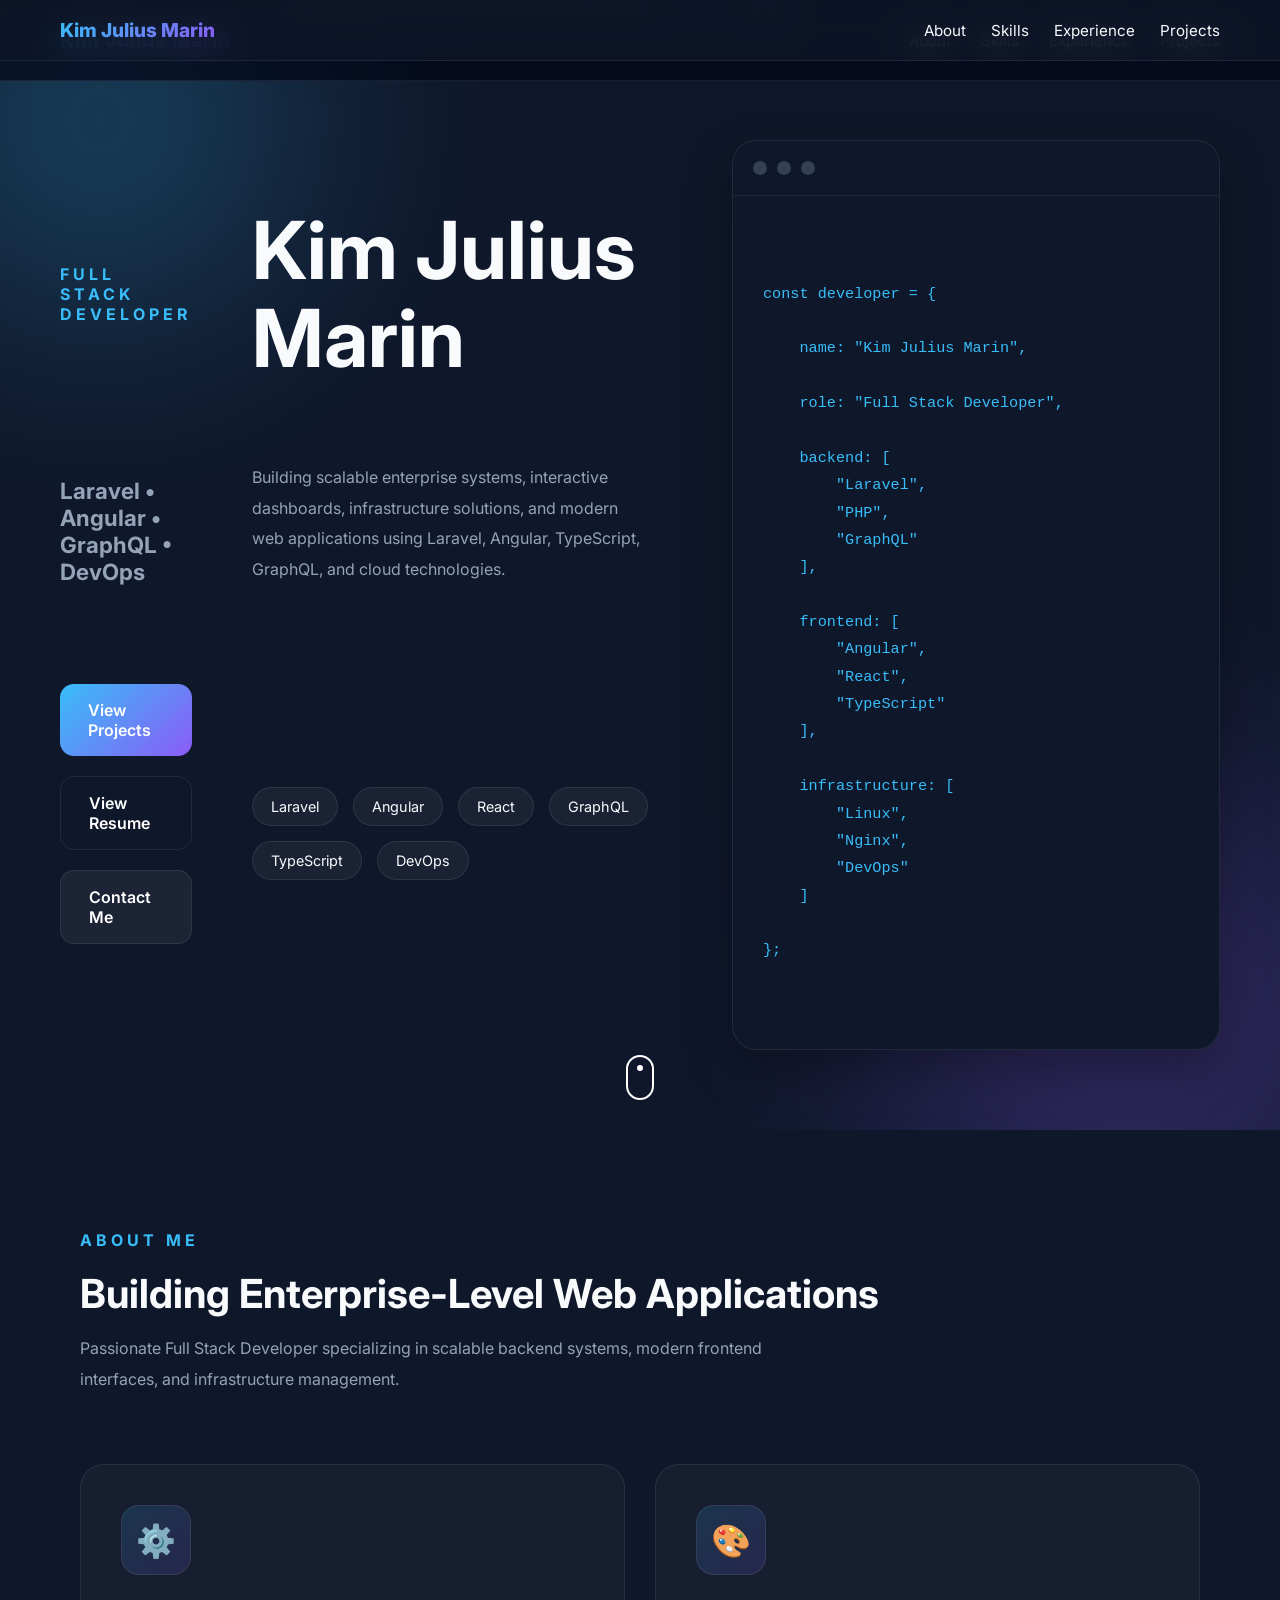
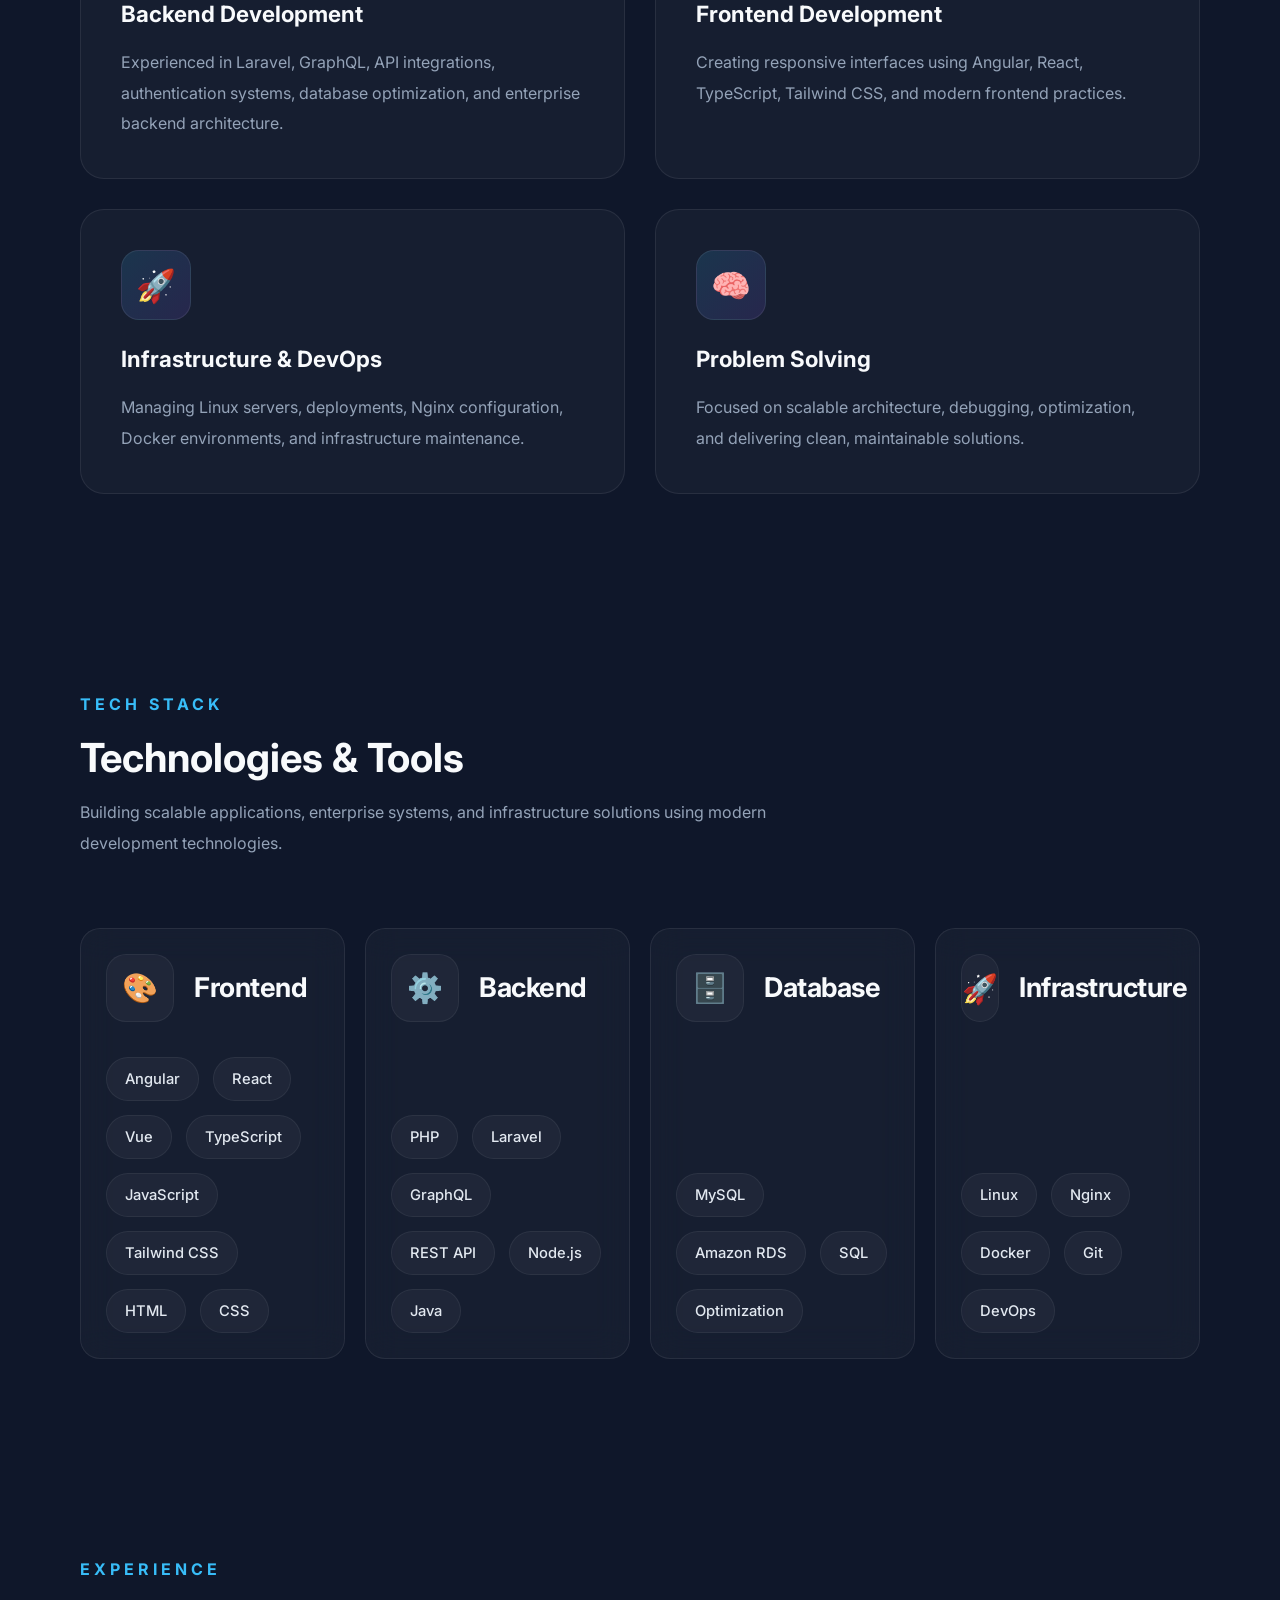
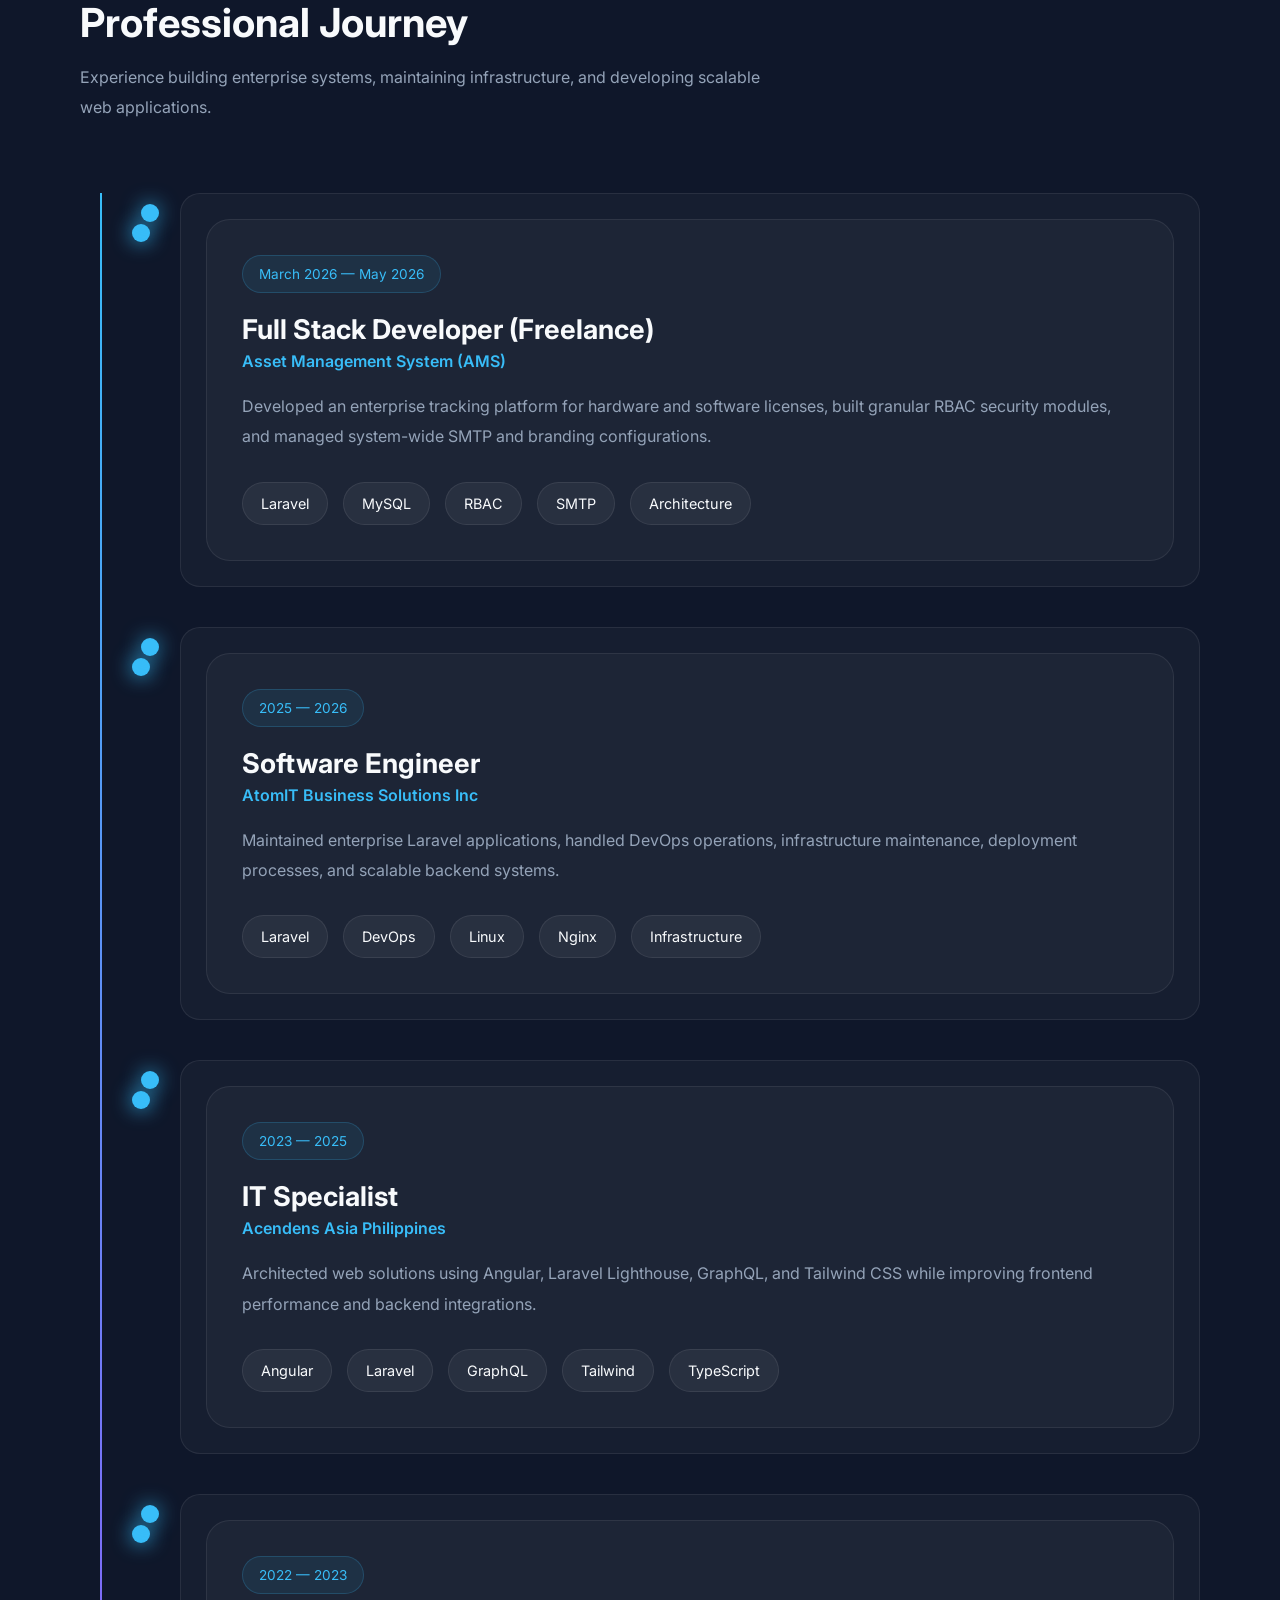
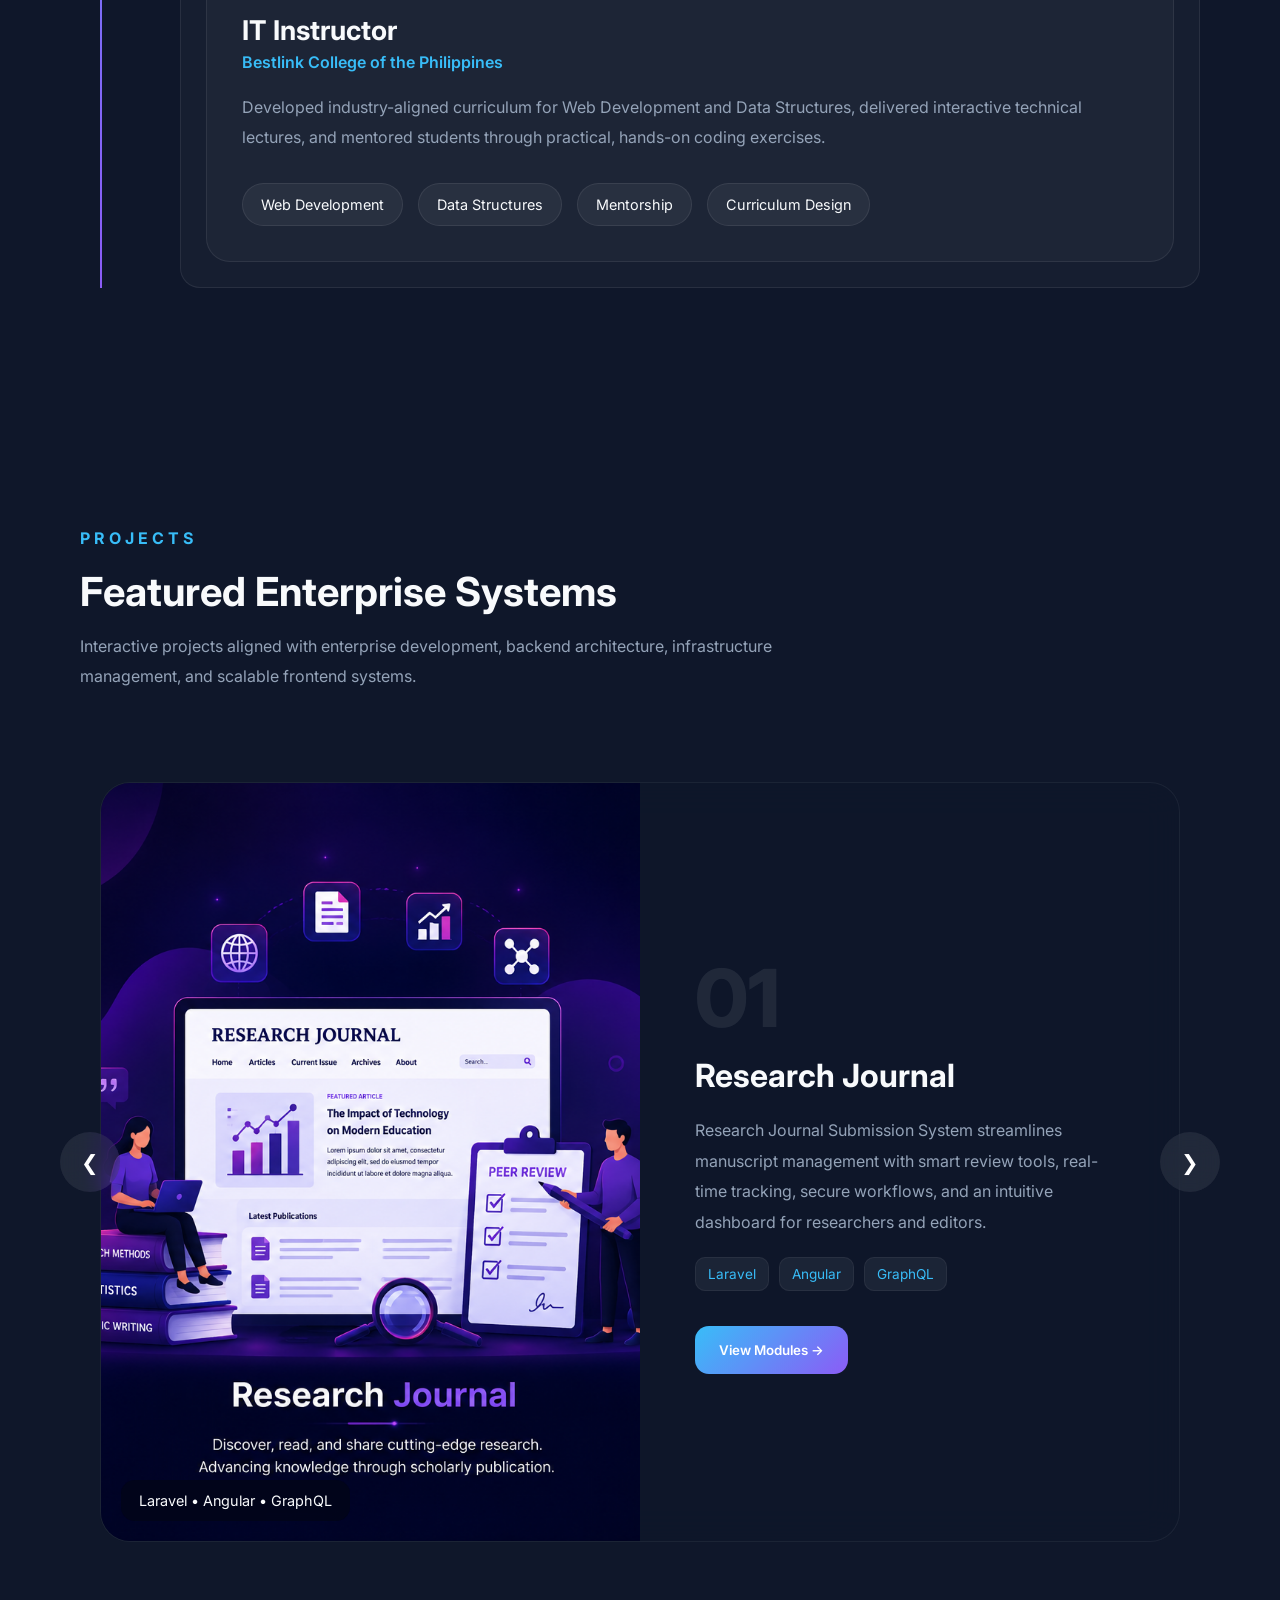
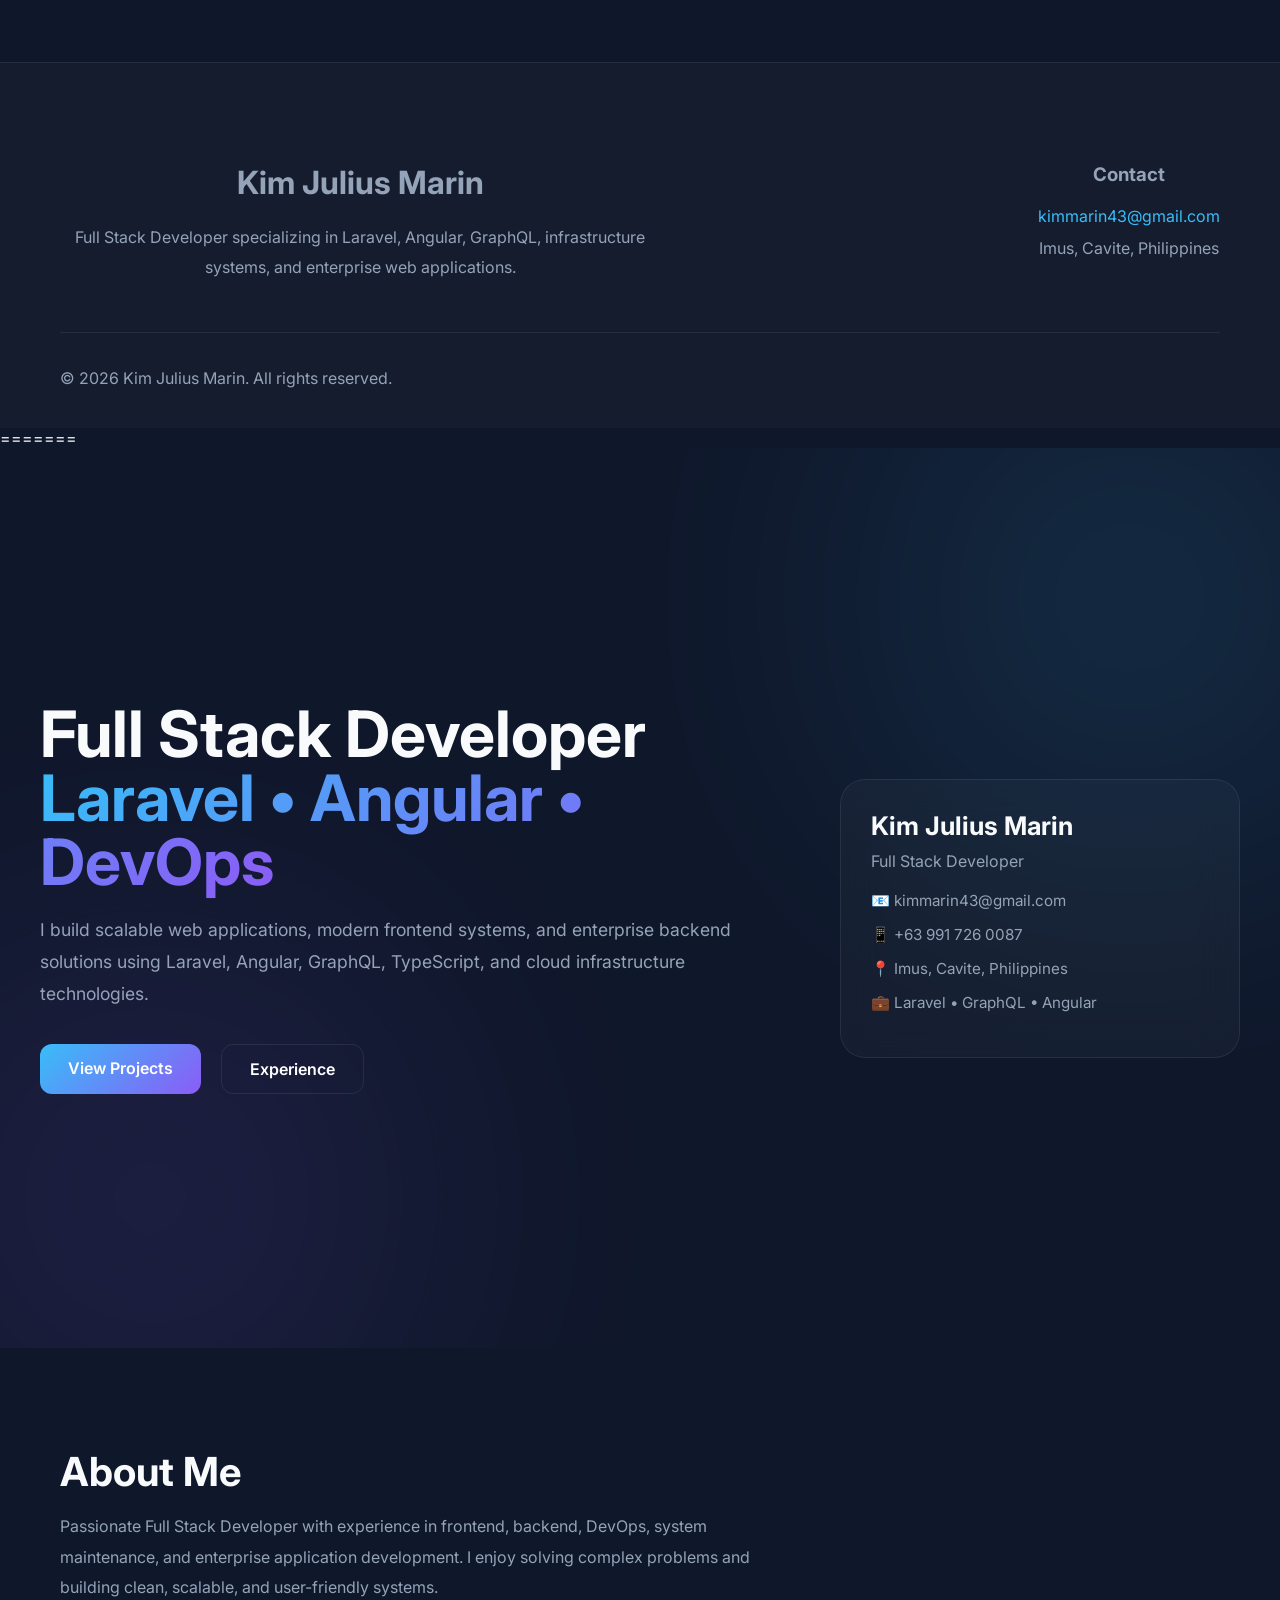
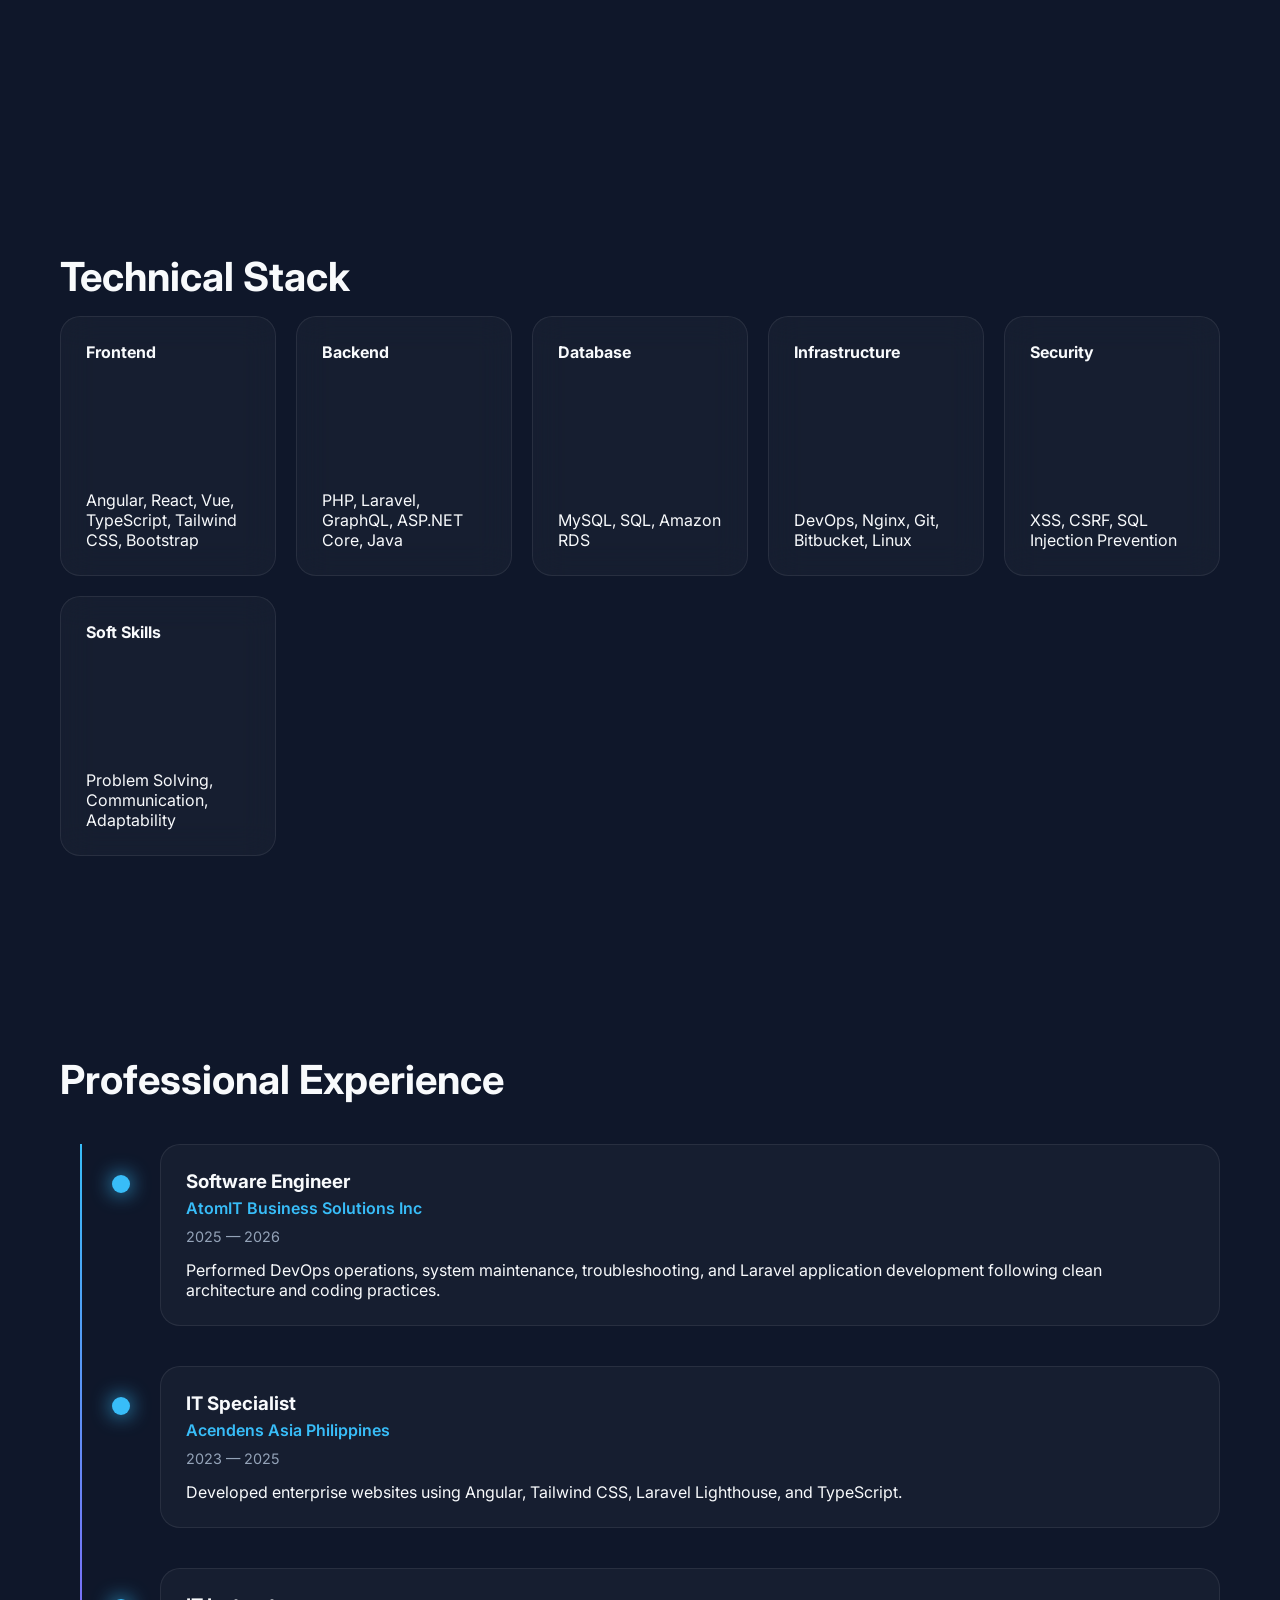
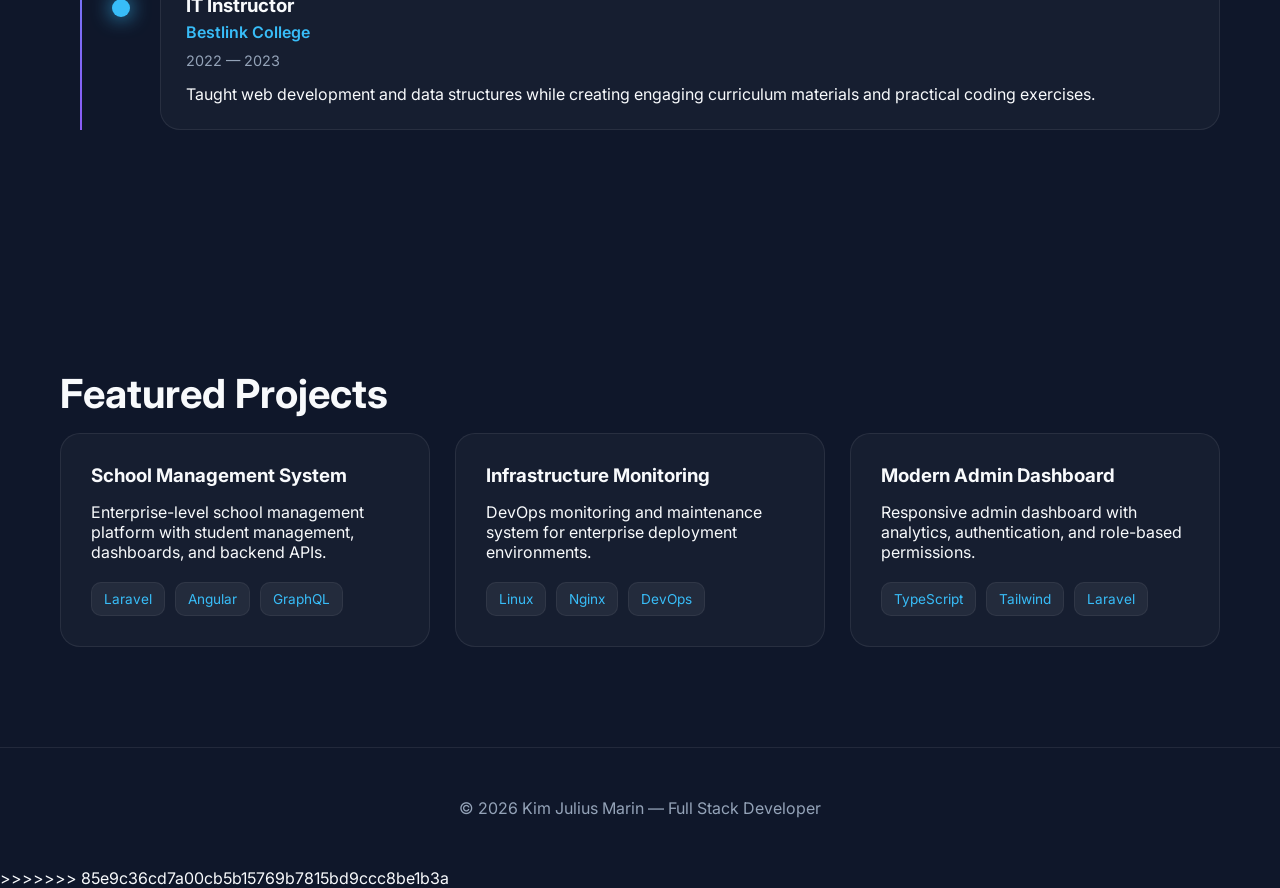
==== commit 4e839c93: "Resolve merge conflict keeping new layout" ====
--- a/index.html
+++ b/index.html
@@ -1,5 +1,6 @@
 <!DOCTYPE html>
 <html lang="en">
+<<<<<<< HEAD
 
 <head>
 
@@ -62,10 +63,461 @@
         href="./global/global.css"
     >
 
+=======
+<head>
+<meta charset="UTF-8" />
+<meta name="viewport" content="width=device-width, initial-scale=1.0"/>
+<title>Kim Julius Marin | Full Stack Developer</title>
+
+<link href="https://fonts.googleapis.com/css2?family=Inter:wght@300;400;500;600;700;800&display=swap" rel="stylesheet">
+
+<style>
+:root{
+    --bg:#0f172a;
+    --card:#111827;
+    --primary:#38bdf8;
+    --secondary:#8b5cf6;
+    --text:#f8fafc;
+    --muted:#94a3b8;
+    --border:rgba(255,255,255,0.08);
+    --gradient:linear-gradient(135deg,#38bdf8,#8b5cf6);
+}
+
+*{
+    margin:0;
+    padding:0;
+    box-sizing:border-box;
+}
+
+html{
+    scroll-behavior:smooth;
+}
+
+body{
+    font-family:'Inter',sans-serif;
+    background:var(--bg);
+    color:var(--text);
+    overflow-x:hidden;
+}
+
+/* SCROLLBAR */
+
+::-webkit-scrollbar{
+    width:10px;
+}
+
+::-webkit-scrollbar-thumb{
+    background:var(--primary);
+    border-radius:10px;
+}
+
+/* NAVBAR */
+
+nav{
+    position:fixed;
+    width:100%;
+    top:0;
+    z-index:1000;
+    backdrop-filter:blur(15px);
+    background:rgba(15,23,42,0.7);
+    border-bottom:1px solid var(--border);
+}
+
+.nav-container{
+    max-width:1200px;
+    margin:auto;
+    display:flex;
+    justify-content:space-between;
+    align-items:center;
+    padding:18px 20px;
+}
+
+.logo{
+    font-size:1.2rem;
+    font-weight:800;
+    background:var(--gradient);
+    -webkit-background-clip:text;
+    -webkit-text-fill-color:transparent;
+}
+
+.nav-links{
+    display:flex;
+    gap:25px;
+}
+
+.nav-links a{
+    text-decoration:none;
+    color:var(--text);
+    transition:.3s;
+    font-size:.95rem;
+}
+
+.nav-links a:hover{
+    color:var(--primary);
+}
+
+/* HERO */
+
+.hero{
+    min-height:100vh;
+    display:flex;
+    align-items:center;
+    justify-content:center;
+    position:relative;
+    overflow:hidden;
+    padding:120px 20px 80px;
+}
+
+.glow{
+    position:absolute;
+    width:500px;
+    height:500px;
+    background:var(--primary);
+    opacity:.15;
+    filter:blur(140px);
+    border-radius:50%;
+    top:-100px;
+    right:-100px;
+}
+
+.glow2{
+    position:absolute;
+    width:500px;
+    height:500px;
+    background:var(--secondary);
+    opacity:.15;
+    filter:blur(140px);
+    border-radius:50%;
+    bottom:-100px;
+    left:-100px;
+}
+
+.hero-content{
+    max-width:1200px;
+    width:100%;
+    display:grid;
+    grid-template-columns:1fr 400px;
+    gap:60px;
+    align-items:center;
+    z-index:2;
+}
+
+.hero-text h1{
+    font-size:4rem;
+    line-height:1;
+    margin-bottom:20px;
+}
+
+.hero-text h1 span{
+    background:var(--gradient);
+    -webkit-background-clip:text;
+    -webkit-text-fill-color:transparent;
+}
+
+.hero-text p{
+    color:var(--muted);
+    font-size:1.1rem;
+    line-height:1.8;
+    margin-bottom:35px;
+    max-width:700px;
+}
+
+.hero-buttons{
+    display:flex;
+    gap:20px;
+    flex-wrap:wrap;
+}
+
+.btn{
+    padding:14px 28px;
+    border-radius:12px;
+    text-decoration:none;
+    font-weight:600;
+    transition:.3s;
+}
+
+.btn-primary{
+    background:var(--gradient);
+    color:white;
+}
+
+.btn-primary:hover{
+    transform:translateY(-3px);
+}
+
+.btn-secondary{
+    border:1px solid var(--border);
+    color:white;
+}
+
+.btn-secondary:hover{
+    background:white;
+    color:black;
+}
+
+/* PROFILE CARD */
+
+.profile-card{
+    background:rgba(255,255,255,0.03);
+    border:1px solid var(--border);
+    border-radius:25px;
+    padding:30px;
+    backdrop-filter:blur(20px);
+    position:relative;
+    overflow:hidden;
+}
+
+.profile-card::before{
+    content:"";
+    position:absolute;
+    inset:0;
+    background:linear-gradient(120deg,transparent,rgba(255,255,255,0.04),transparent);
+    transform:translateX(-100%);
+    animation:shine 6s infinite;
+}
+
+@keyframes shine{
+    100%{
+        transform:translateX(100%);
+    }
+}
+
+.profile-card h3{
+    font-size:1.6rem;
+    margin-bottom:10px;
+}
+
+.profile-card p{
+    color:var(--muted);
+    margin-bottom:20px;
+}
+
+.contact-item{
+    margin-bottom:15px;
+    color:var(--muted);
+    font-size:.95rem;
+}
+
+/* SECTION */
+
+.section{
+    max-width:1200px;
+    margin:auto;
+    padding:100px 20px;
+}
+
+.section-title{
+    font-size:2.5rem;
+    margin-bottom:15px;
+}
+
+.section-subtitle{
+    color:var(--muted);
+    margin-bottom:50px;
+}
+
+/* SKILLS */
+
+.skills-grid{
+    display:grid;
+    grid-template-columns:repeat(auto-fit,minmax(180px,1fr));
+    gap:20px;
+}
+
+.skill-card{
+    background:rgba(255,255,255,0.03);
+    border:1px solid var(--border);
+    padding:25px;
+    border-radius:20px;
+    transition:.3s;
+}
+
+.skill-card:hover{
+    transform:translateY(-8px);
+    border-color:var(--primary);
+}
+
+.skill-card h4{
+    margin-bottom:10px;
+}
+
+/* TIMELINE */
+
+.timeline{
+    position:relative;
+    margin-top:40px;
+}
+
+.timeline::before{
+    content:"";
+    position:absolute;
+    left:20px;
+    top:0;
+    width:2px;
+    height:100%;
+    background:var(--gradient);
+}
+
+.timeline-item{
+    position:relative;
+    margin-left:60px;
+    margin-bottom:40px;
+    background:rgba(255,255,255,0.03);
+    border:1px solid var(--border);
+    padding:25px;
+    border-radius:20px;
+}
+
+.timeline-item::before{
+    content:"";
+    position:absolute;
+    left:-49px;
+    top:30px;
+    width:18px;
+    height:18px;
+    border-radius:50%;
+    background:var(--primary);
+    box-shadow:0 0 20px var(--primary);
+}
+
+.timeline-item h3{
+    margin-bottom:5px;
+}
+
+.company{
+    color:var(--primary);
+    margin-bottom:10px;
+    font-weight:600;
+}
+
+.year{
+    color:var(--muted);
+    font-size:.9rem;
+    margin-bottom:15px;
+}
+
+/* PROJECTS */
+
+.projects{
+    display:grid;
+    grid-template-columns:repeat(auto-fit,minmax(300px,1fr));
+    gap:25px;
+}
+
+.project-card{
+    background:rgba(255,255,255,0.03);
+    border:1px solid var(--border);
+    border-radius:20px;
+    padding:30px;
+    transition:.3s;
+}
+
+.project-card:hover{
+    transform:translateY(-10px);
+    border-color:var(--secondary);
+}
+
+.project-card h3{
+    margin-bottom:15px;
+}
+
+.project-tags{
+    display:flex;
+    flex-wrap:wrap;
+    gap:10px;
+    margin-top:20px;
+}
+
+.project-tags span{
+    background:rgba(255,255,255,0.06);
+    padding:8px 12px;
+    border-radius:10px;
+    font-size:.85rem;
+    color:var(--primary);
+}
+
+/* FOOTER */
+
+footer{
+    text-align:center;
+    padding:50px 20px;
+    border-top:1px solid var(--border);
+    color:var(--muted);
+}
+
+/* TOP BUTTON */
+
+#topBtn{
+    position:fixed;
+    right:25px;
+    bottom:25px;
+    width:50px;
+    height:50px;
+    border:none;
+    border-radius:50%;
+    background:var(--gradient);
+    color:white;
+    cursor:pointer;
+    display:none;
+    z-index:999;
+    font-size:1rem;
+}
+
+/* ANIMATION */
+
+.hidden{
+    opacity:0;
+    transform:translateY(40px);
+    transition:all .8s ease;
+}
+
+.show{
+    opacity:1;
+    transform:translateY(0);
+}
+
+/* RESPONSIVE */
+
+@media(max-width:900px){
+
+    .hero-content{
+        grid-template-columns:1fr;
+    }
+
+    .hero-text h1{
+        font-size:3rem;
+    }
+
+    .profile-card{
+        width:100%;
+    }
+}
+
+@media(max-width:600px){
+
+    .nav-links{
+        display:none;
+    }
+
+    .hero-text h1{
+        font-size:2.4rem;
+    }
+
+    .section-title{
+        font-size:2rem;
+    }
+
+    .hero{
+        padding-top:140px;
+    }
+}
+</style>
+>>>>>>> 85e9c36cd7a00cb5b15769b7815bd9ccc8be1b3a
 </head>
 
 <body>
 
+<<<<<<< HEAD
     <!-- ================================================= -->
     <!-- NAVBAR -->
     <!-- ================================================= -->
@@ -118,4 +570,291 @@
 
 </body>
 
-</html>+</html>
+=======
+<button id="topBtn">↑</button>
+
+<nav>
+    <div class="nav-container">
+        <div class="logo">Kim Julius Marin</div>
+
+        <div class="nav-links">
+            <a href="#about">About</a>
+            <a href="#skills">Skills</a>
+            <a href="#experience">Experience</a>
+            <a href="#projects">Projects</a>
+        </div>
+    </div>
+</nav>
+
+<section class="hero">
+
+    <div class="glow"></div>
+    <div class="glow2"></div>
+
+    <div class="hero-content">
+
+        <div class="hero-text hidden">
+            <h1>
+                Full Stack Developer<br>
+                <span>Laravel • Angular • DevOps</span>
+            </h1>
+
+            <p>
+                I build scalable web applications, modern frontend systems,
+                and enterprise backend solutions using Laravel, Angular,
+                GraphQL, TypeScript, and cloud infrastructure technologies.
+            </p>
+
+            <div class="hero-buttons">
+                <a href="#projects" class="btn btn-primary">View Projects</a>
+                <a href="#experience" class="btn btn-secondary">Experience</a>
+            </div>
+        </div>
+
+        <div class="profile-card hidden">
+            <h3>Kim Julius Marin</h3>
+            <p>Full Stack Developer</p>
+
+            <div class="contact-item">
+                📧 kimmarin43@gmail.com
+            </div>
+
+            <div class="contact-item">
+                📱 +63 991 726 0087
+            </div>
+
+            <div class="contact-item">
+                📍 Imus, Cavite, Philippines
+            </div>
+
+            <div class="contact-item">
+                💼 Laravel • GraphQL • Angular
+            </div>
+        </div>
+
+    </div>
+
+</section>
+
+<section class="section hidden" id="about">
+
+    <h2 class="section-title">About Me</h2>
+
+    <p class="section-subtitle">
+        Passionate Full Stack Developer with experience in frontend,
+        backend, DevOps, system maintenance, and enterprise application
+        development. I enjoy solving complex problems and building clean,
+        scalable, and user-friendly systems.
+    </p>
+
+</section>
+
+<section class="section hidden" id="skills">
+
+    <h2 class="section-title">Technical Stack</h2>
+
+    <div class="skills-grid">
+
+        <div class="skill-card">
+            <h4>Frontend</h4>
+            <p>Angular, React, Vue, TypeScript, Tailwind CSS, Bootstrap</p>
+        </div>
+
+        <div class="skill-card">
+            <h4>Backend</h4>
+            <p>PHP, Laravel, GraphQL, ASP.NET Core, Java</p>
+        </div>
+
+        <div class="skill-card">
+            <h4>Database</h4>
+            <p>MySQL, SQL, Amazon RDS</p>
+        </div>
+
+        <div class="skill-card">
+            <h4>Infrastructure</h4>
+            <p>DevOps, Nginx, Git, Bitbucket, Linux</p>
+        </div>
+
+        <div class="skill-card">
+            <h4>Security</h4>
+            <p>XSS, CSRF, SQL Injection Prevention</p>
+        </div>
+
+        <div class="skill-card">
+            <h4>Soft Skills</h4>
+            <p>Problem Solving, Communication, Adaptability</p>
+        </div>
+
+    </div>
+
+</section>
+
+<section class="section hidden" id="experience">
+
+    <h2 class="section-title">Professional Experience</h2>
+
+    <div class="timeline">
+
+        <div class="timeline-item">
+            <h3>Software Engineer</h3>
+            <div class="company">AtomIT Business Solutions Inc</div>
+            <div class="year">2025 — 2026</div>
+
+            <p>
+                Performed DevOps operations, system maintenance,
+                troubleshooting, and Laravel application development
+                following clean architecture and coding practices.
+            </p>
+        </div>
+
+        <div class="timeline-item">
+            <h3>IT Specialist</h3>
+            <div class="company">Acendens Asia Philippines</div>
+            <div class="year">2023 — 2025</div>
+
+            <p>
+                Developed enterprise websites using Angular,
+                Tailwind CSS, Laravel Lighthouse, and TypeScript.
+            </p>
+        </div>
+
+        <div class="timeline-item">
+            <h3>IT Instructor</h3>
+            <div class="company">Bestlink College</div>
+            <div class="year">2022 — 2023</div>
+
+            <p>
+                Taught web development and data structures while creating
+                engaging curriculum materials and practical coding exercises.
+            </p>
+        </div>
+
+    </div>
+
+</section>
+
+<section class="section hidden" id="projects">
+
+    <h2 class="section-title">Featured Projects</h2>
+
+    <div class="projects">
+
+        <div class="project-card">
+            <h3>School Management System</h3>
+
+            <p>
+                Enterprise-level school management platform with
+                student management, dashboards, and backend APIs.
+            </p>
+
+            <div class="project-tags">
+                <span>Laravel</span>
+                <span>Angular</span>
+                <span>GraphQL</span>
+            </div>
+        </div>
+
+        <div class="project-card">
+            <h3>Infrastructure Monitoring</h3>
+
+            <p>
+                DevOps monitoring and maintenance system for
+                enterprise deployment environments.
+            </p>
+
+            <div class="project-tags">
+                <span>Linux</span>
+                <span>Nginx</span>
+                <span>DevOps</span>
+            </div>
+        </div>
+
+        <div class="project-card">
+            <h3>Modern Admin Dashboard</h3>
+
+            <p>
+                Responsive admin dashboard with analytics,
+                authentication, and role-based permissions.
+            </p>
+
+            <div class="project-tags">
+                <span>TypeScript</span>
+                <span>Tailwind</span>
+                <span>Laravel</span>
+            </div>
+        </div>
+
+    </div>
+
+</section>
+
+<footer>
+
+    <p>
+        © 2026 Kim Julius Marin — Full Stack Developer
+    </p>
+
+</footer>
+
+<script>
+
+/* TOP BUTTON */
+
+const topBtn = document.getElementById("topBtn");
+
+window.addEventListener("scroll", () => {
+
+    if(window.scrollY > 400){
+        topBtn.style.display = "block";
+    } else {
+        topBtn.style.display = "none";
+    }
+
+});
+
+topBtn.addEventListener("click", () => {
+
+    window.scrollTo({
+        top:0,
+        behavior:"smooth"
+    });
+
+});
+
+/* SCROLL REVEAL */
+
+const observer = new IntersectionObserver((entries) => {
+
+    entries.forEach(entry => {
+
+        if(entry.isIntersecting){
+            entry.target.classList.add("show");
+        }
+
+    });
+
+},{
+    threshold:0.2
+});
+
+document.querySelectorAll(".hidden").forEach((el)=>{
+    observer.observe(el);
+});
+
+/* PARALLAX GLOW EFFECT */
+
+document.addEventListener("mousemove",(e)=>{
+
+    const glow = document.querySelector(".glow");
+
+    glow.style.transform =
+    `translate(${e.clientX / 30}px, ${e.clientY / 30}px)`;
+
+});
+
+</script>
+
+</body>
+</html>
+>>>>>>> 85e9c36cd7a00cb5b15769b7815bd9ccc8be1b3a
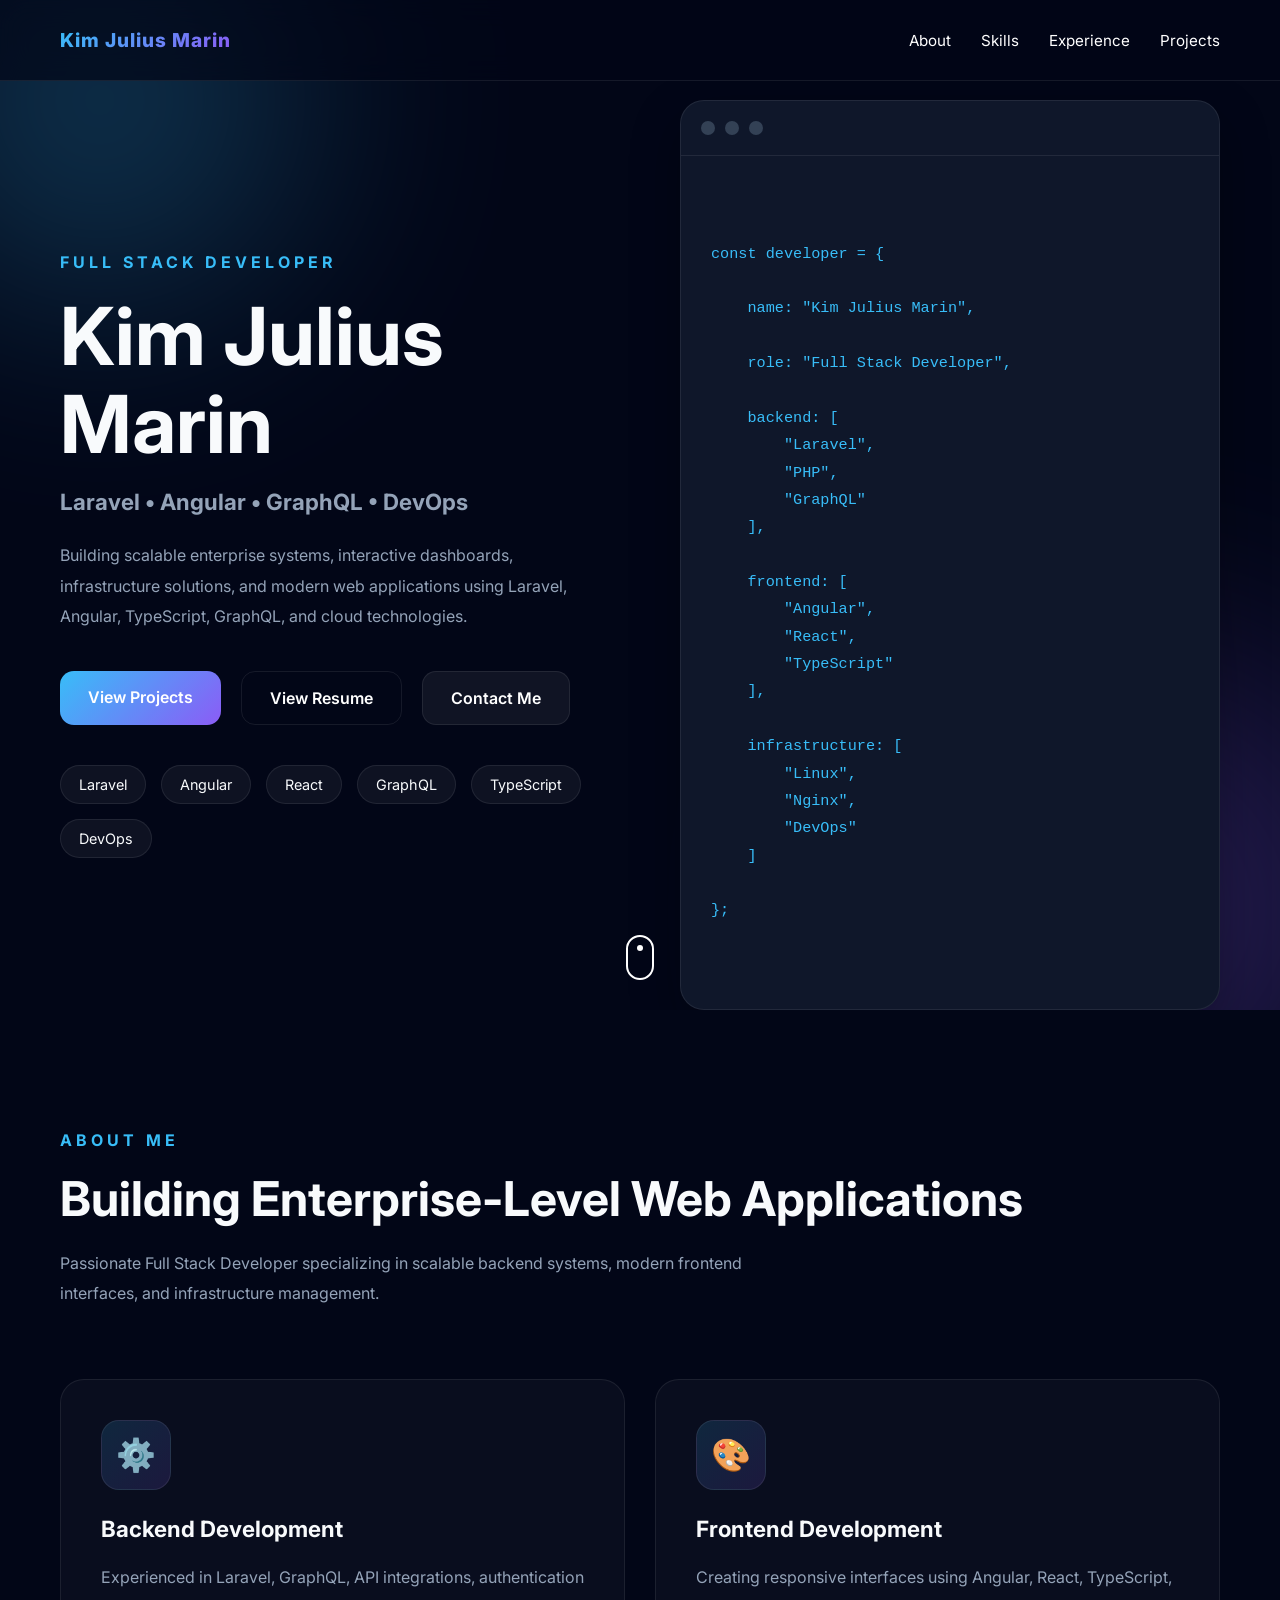
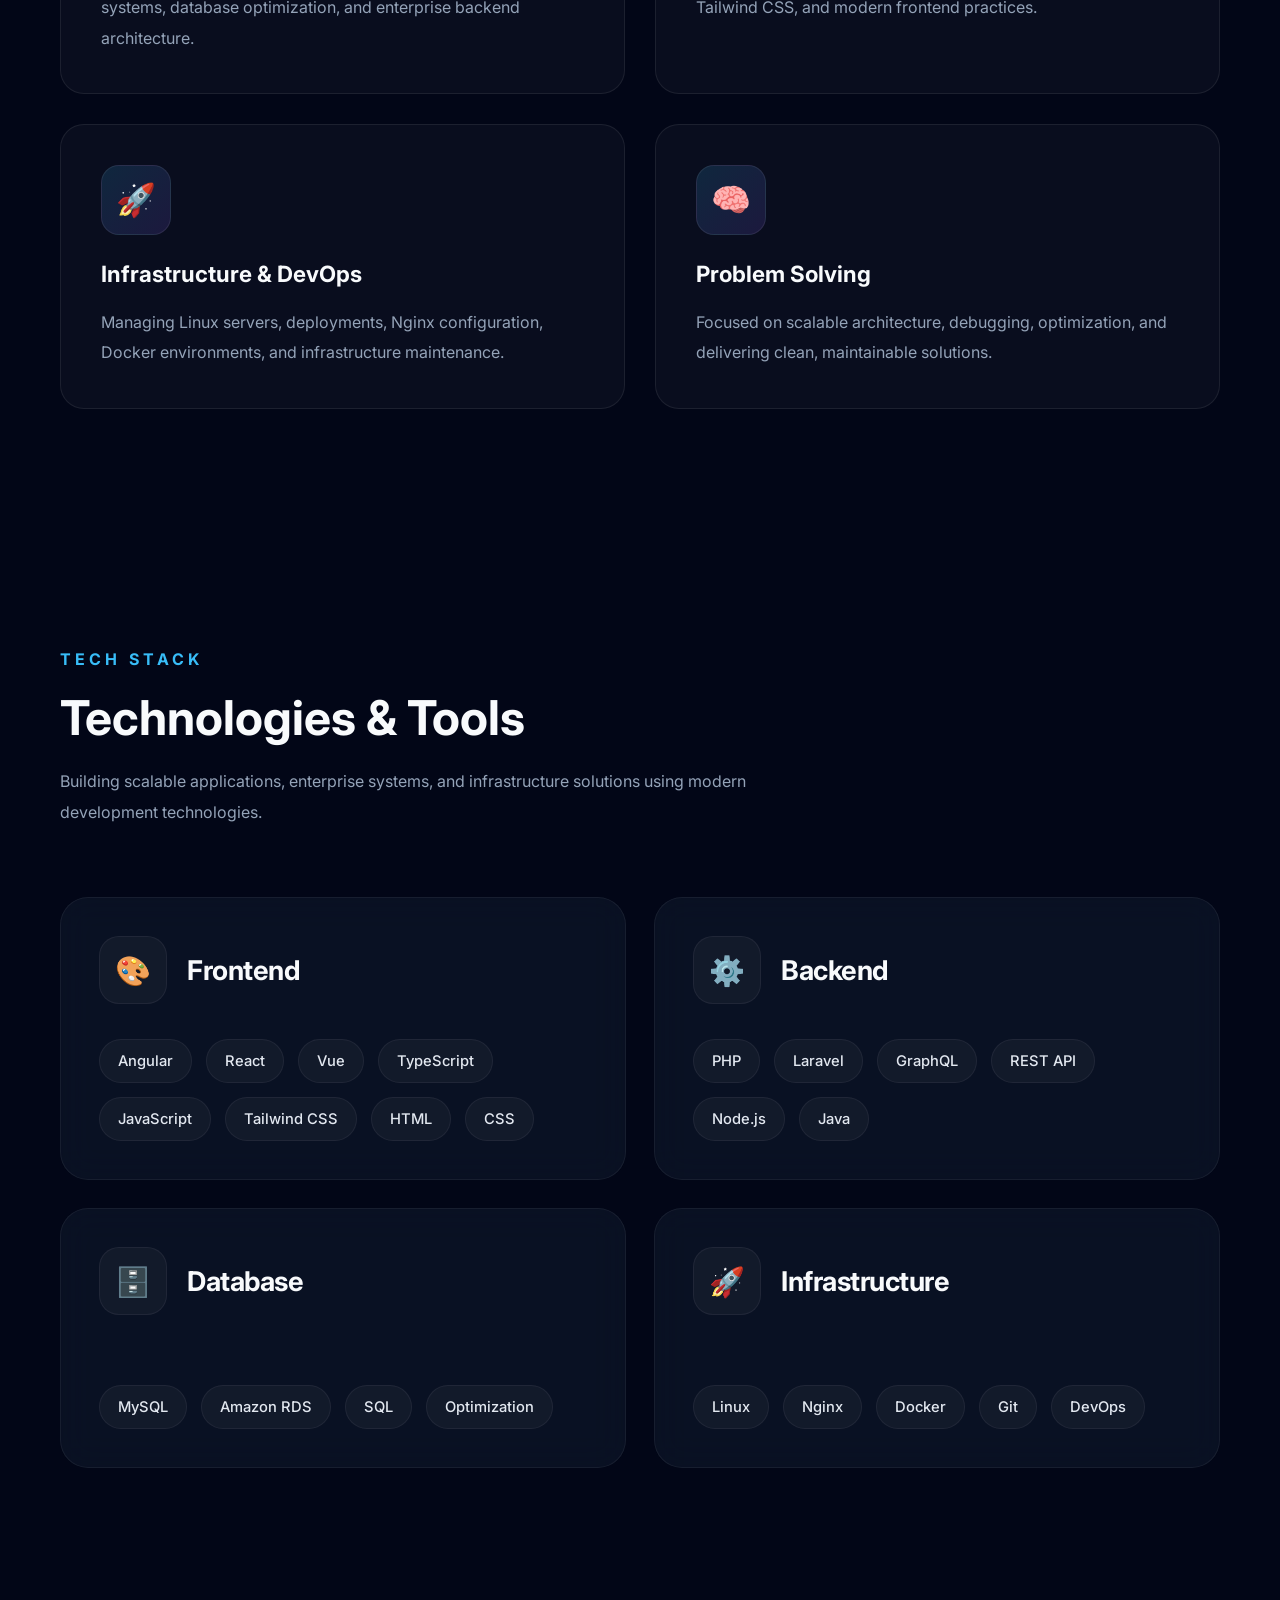
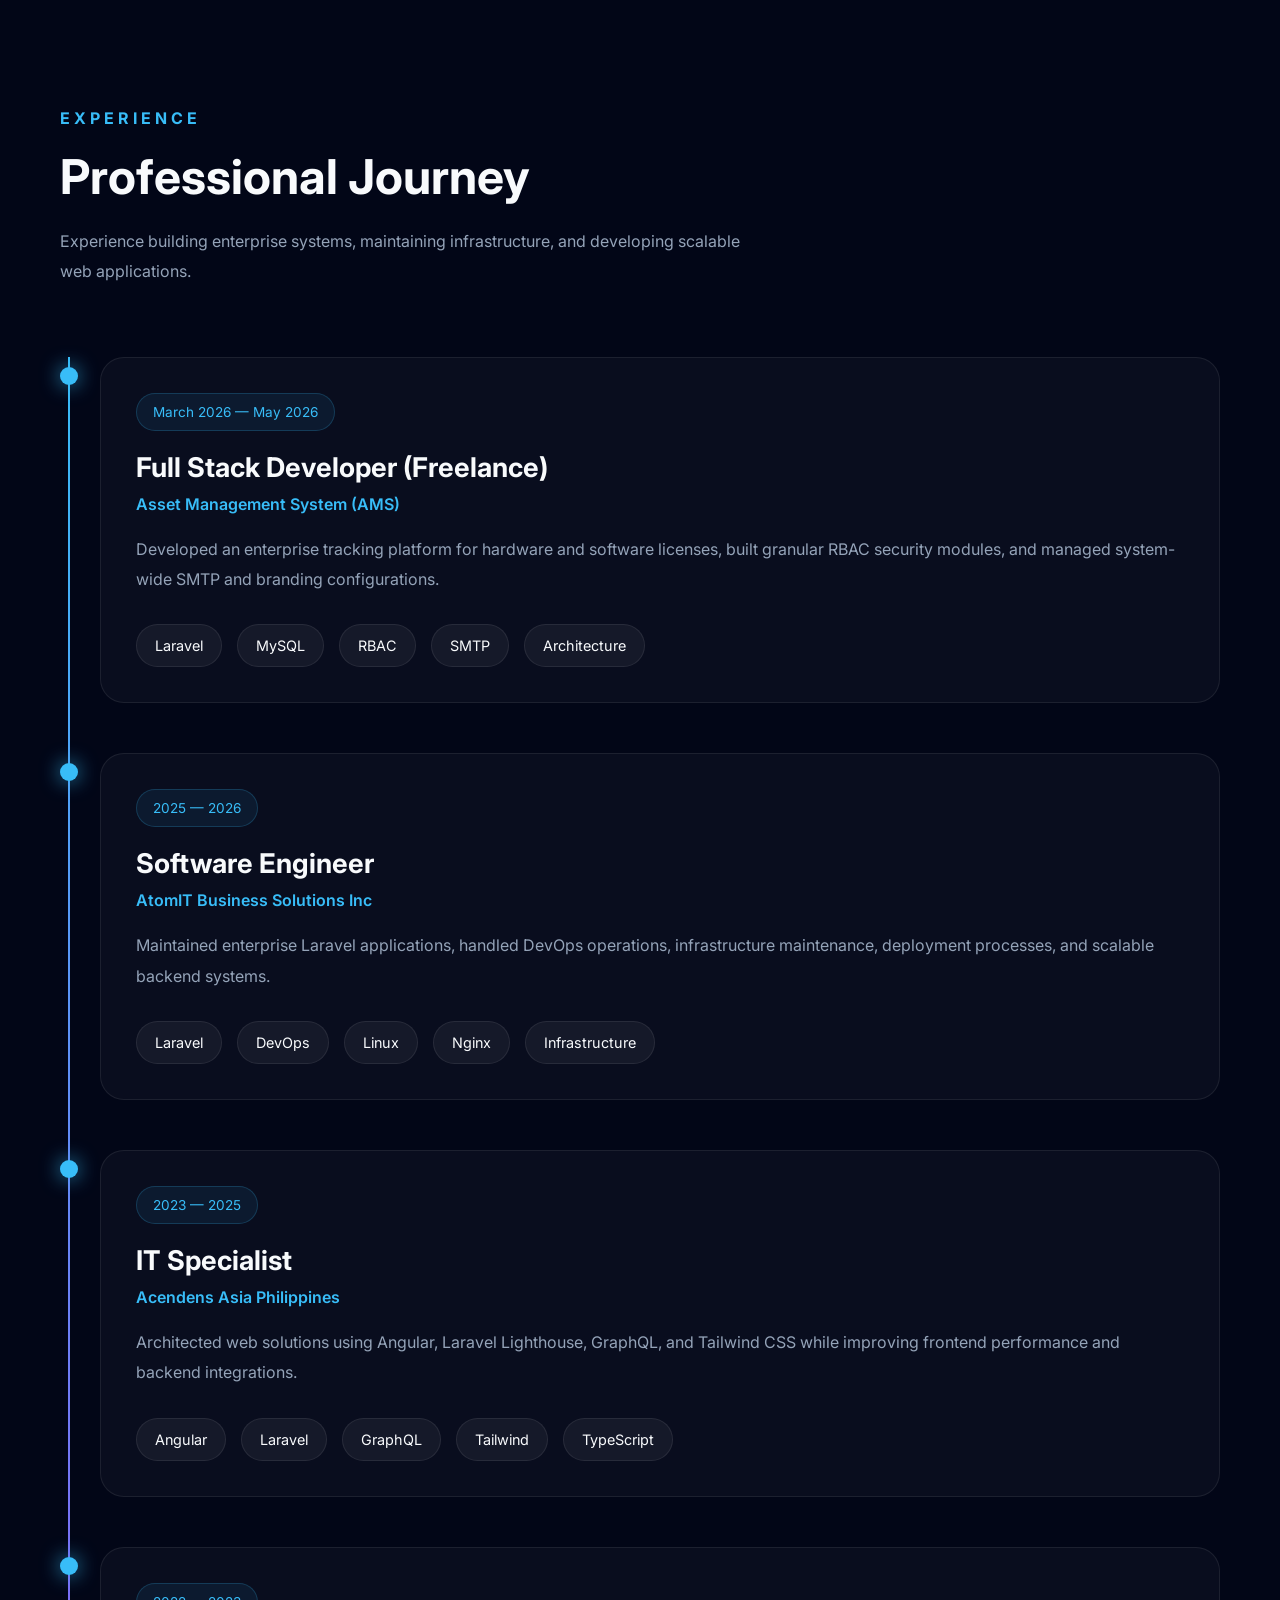
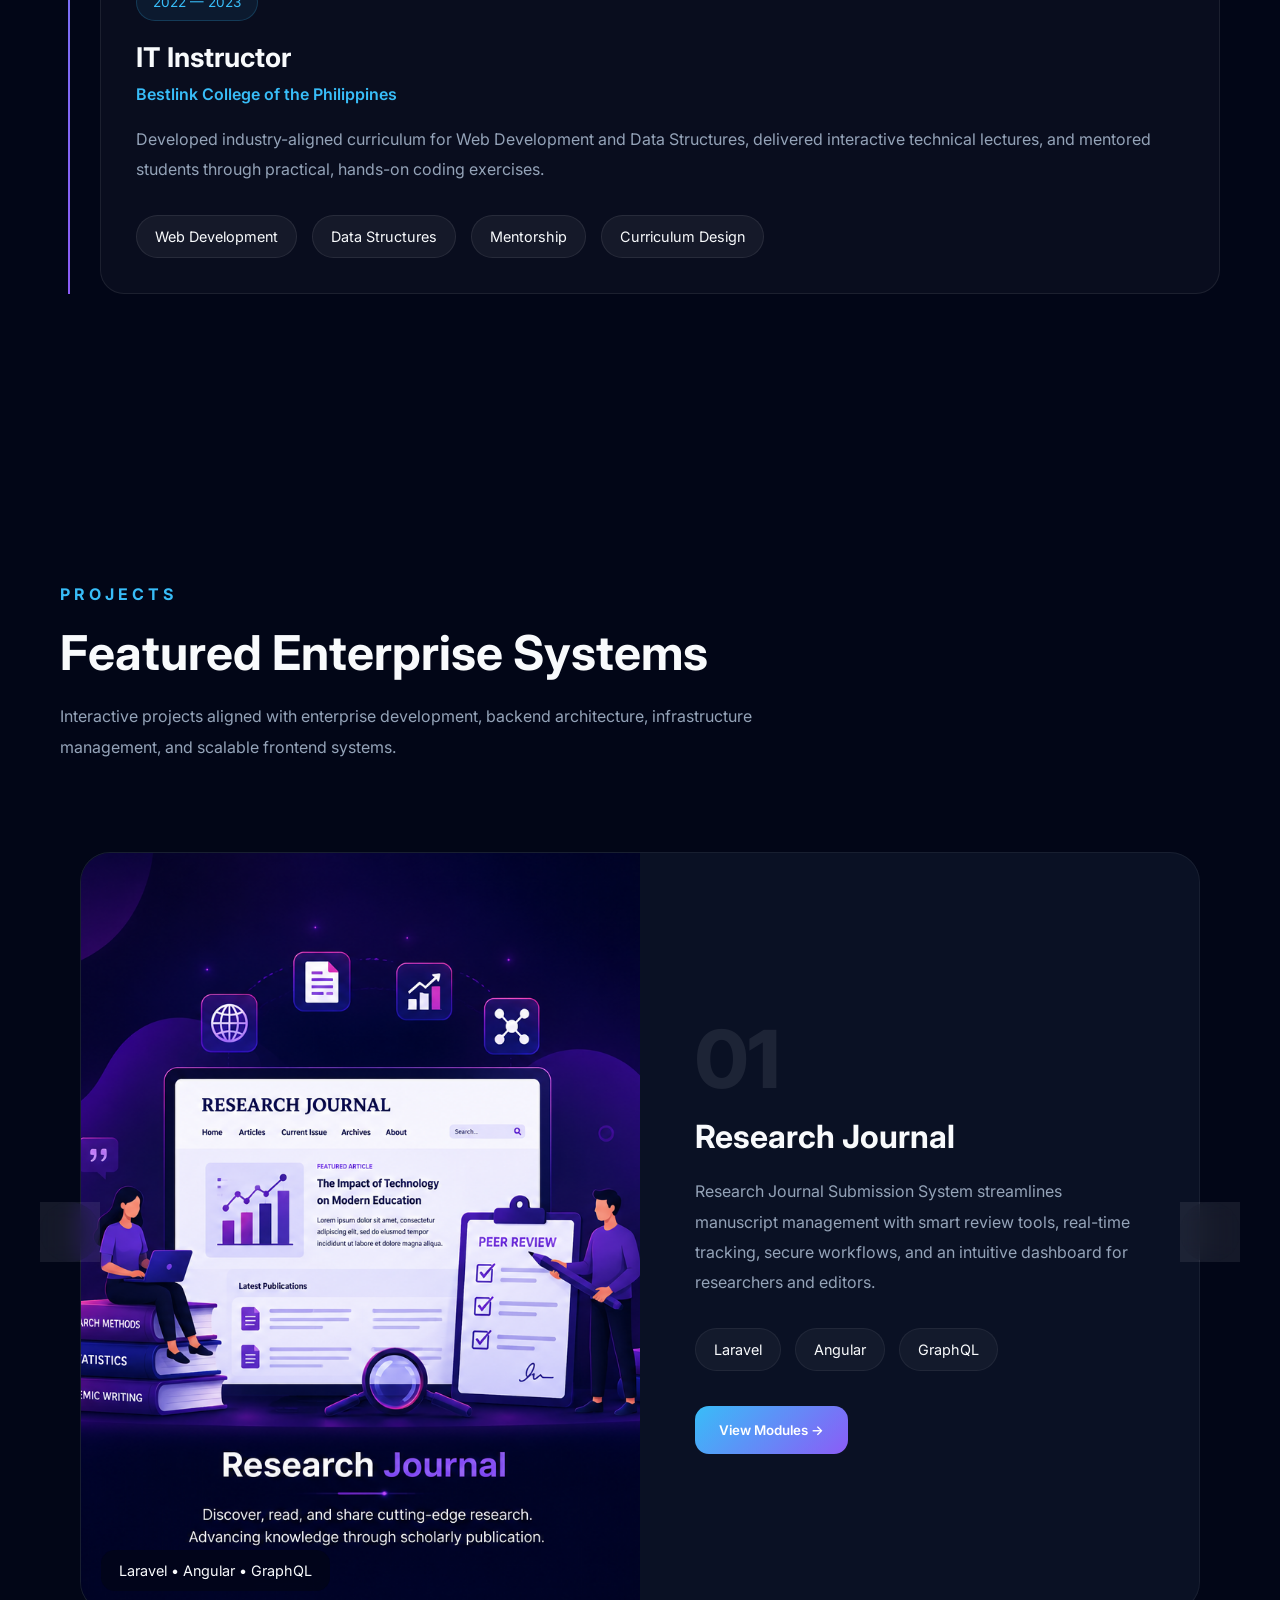
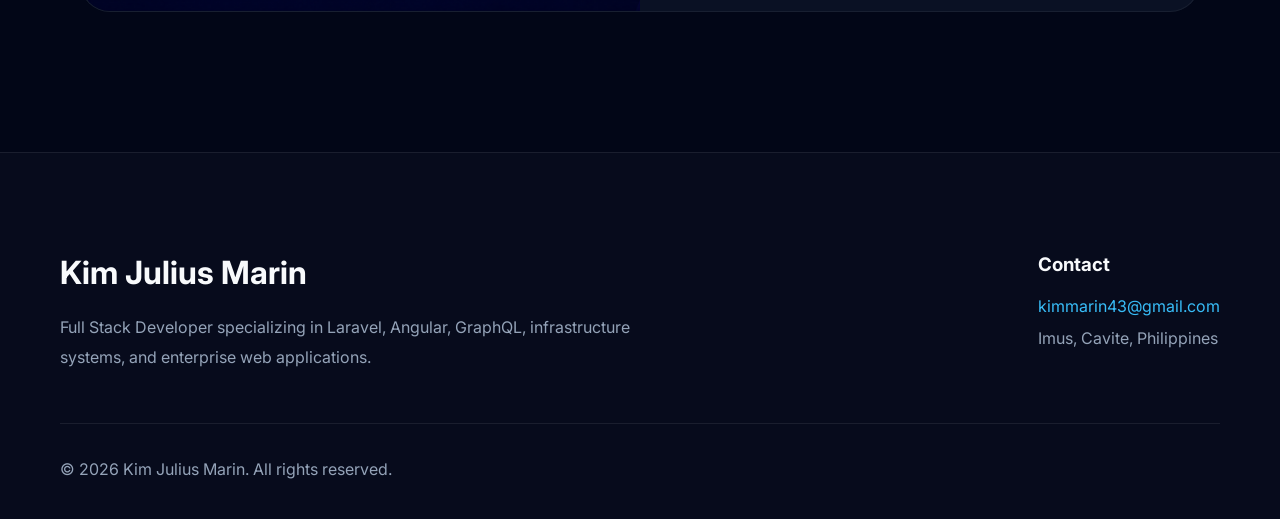
==== commit 519433d9: "change index.html" ====
--- a/index.html
+++ b/index.html
@@ -1,6 +1,5 @@
 <!DOCTYPE html>
 <html lang="en">
-<<<<<<< HEAD
 
 <head>
 
@@ -63,461 +62,10 @@
         href="./global/global.css"
     >
 
-=======
-<head>
-<meta charset="UTF-8" />
-<meta name="viewport" content="width=device-width, initial-scale=1.0"/>
-<title>Kim Julius Marin | Full Stack Developer</title>
-
-<link href="https://fonts.googleapis.com/css2?family=Inter:wght@300;400;500;600;700;800&display=swap" rel="stylesheet">
-
-<style>
-:root{
-    --bg:#0f172a;
-    --card:#111827;
-    --primary:#38bdf8;
-    --secondary:#8b5cf6;
-    --text:#f8fafc;
-    --muted:#94a3b8;
-    --border:rgba(255,255,255,0.08);
-    --gradient:linear-gradient(135deg,#38bdf8,#8b5cf6);
-}
-
-*{
-    margin:0;
-    padding:0;
-    box-sizing:border-box;
-}
-
-html{
-    scroll-behavior:smooth;
-}
-
-body{
-    font-family:'Inter',sans-serif;
-    background:var(--bg);
-    color:var(--text);
-    overflow-x:hidden;
-}
-
-/* SCROLLBAR */
-
-::-webkit-scrollbar{
-    width:10px;
-}
-
-::-webkit-scrollbar-thumb{
-    background:var(--primary);
-    border-radius:10px;
-}
-
-/* NAVBAR */
-
-nav{
-    position:fixed;
-    width:100%;
-    top:0;
-    z-index:1000;
-    backdrop-filter:blur(15px);
-    background:rgba(15,23,42,0.7);
-    border-bottom:1px solid var(--border);
-}
-
-.nav-container{
-    max-width:1200px;
-    margin:auto;
-    display:flex;
-    justify-content:space-between;
-    align-items:center;
-    padding:18px 20px;
-}
-
-.logo{
-    font-size:1.2rem;
-    font-weight:800;
-    background:var(--gradient);
-    -webkit-background-clip:text;
-    -webkit-text-fill-color:transparent;
-}
-
-.nav-links{
-    display:flex;
-    gap:25px;
-}
-
-.nav-links a{
-    text-decoration:none;
-    color:var(--text);
-    transition:.3s;
-    font-size:.95rem;
-}
-
-.nav-links a:hover{
-    color:var(--primary);
-}
-
-/* HERO */
-
-.hero{
-    min-height:100vh;
-    display:flex;
-    align-items:center;
-    justify-content:center;
-    position:relative;
-    overflow:hidden;
-    padding:120px 20px 80px;
-}
-
-.glow{
-    position:absolute;
-    width:500px;
-    height:500px;
-    background:var(--primary);
-    opacity:.15;
-    filter:blur(140px);
-    border-radius:50%;
-    top:-100px;
-    right:-100px;
-}
-
-.glow2{
-    position:absolute;
-    width:500px;
-    height:500px;
-    background:var(--secondary);
-    opacity:.15;
-    filter:blur(140px);
-    border-radius:50%;
-    bottom:-100px;
-    left:-100px;
-}
-
-.hero-content{
-    max-width:1200px;
-    width:100%;
-    display:grid;
-    grid-template-columns:1fr 400px;
-    gap:60px;
-    align-items:center;
-    z-index:2;
-}
-
-.hero-text h1{
-    font-size:4rem;
-    line-height:1;
-    margin-bottom:20px;
-}
-
-.hero-text h1 span{
-    background:var(--gradient);
-    -webkit-background-clip:text;
-    -webkit-text-fill-color:transparent;
-}
-
-.hero-text p{
-    color:var(--muted);
-    font-size:1.1rem;
-    line-height:1.8;
-    margin-bottom:35px;
-    max-width:700px;
-}
-
-.hero-buttons{
-    display:flex;
-    gap:20px;
-    flex-wrap:wrap;
-}
-
-.btn{
-    padding:14px 28px;
-    border-radius:12px;
-    text-decoration:none;
-    font-weight:600;
-    transition:.3s;
-}
-
-.btn-primary{
-    background:var(--gradient);
-    color:white;
-}
-
-.btn-primary:hover{
-    transform:translateY(-3px);
-}
-
-.btn-secondary{
-    border:1px solid var(--border);
-    color:white;
-}
-
-.btn-secondary:hover{
-    background:white;
-    color:black;
-}
-
-/* PROFILE CARD */
-
-.profile-card{
-    background:rgba(255,255,255,0.03);
-    border:1px solid var(--border);
-    border-radius:25px;
-    padding:30px;
-    backdrop-filter:blur(20px);
-    position:relative;
-    overflow:hidden;
-}
-
-.profile-card::before{
-    content:"";
-    position:absolute;
-    inset:0;
-    background:linear-gradient(120deg,transparent,rgba(255,255,255,0.04),transparent);
-    transform:translateX(-100%);
-    animation:shine 6s infinite;
-}
-
-@keyframes shine{
-    100%{
-        transform:translateX(100%);
-    }
-}
-
-.profile-card h3{
-    font-size:1.6rem;
-    margin-bottom:10px;
-}
-
-.profile-card p{
-    color:var(--muted);
-    margin-bottom:20px;
-}
-
-.contact-item{
-    margin-bottom:15px;
-    color:var(--muted);
-    font-size:.95rem;
-}
-
-/* SECTION */
-
-.section{
-    max-width:1200px;
-    margin:auto;
-    padding:100px 20px;
-}
-
-.section-title{
-    font-size:2.5rem;
-    margin-bottom:15px;
-}
-
-.section-subtitle{
-    color:var(--muted);
-    margin-bottom:50px;
-}
-
-/* SKILLS */
-
-.skills-grid{
-    display:grid;
-    grid-template-columns:repeat(auto-fit,minmax(180px,1fr));
-    gap:20px;
-}
-
-.skill-card{
-    background:rgba(255,255,255,0.03);
-    border:1px solid var(--border);
-    padding:25px;
-    border-radius:20px;
-    transition:.3s;
-}
-
-.skill-card:hover{
-    transform:translateY(-8px);
-    border-color:var(--primary);
-}
-
-.skill-card h4{
-    margin-bottom:10px;
-}
-
-/* TIMELINE */
-
-.timeline{
-    position:relative;
-    margin-top:40px;
-}
-
-.timeline::before{
-    content:"";
-    position:absolute;
-    left:20px;
-    top:0;
-    width:2px;
-    height:100%;
-    background:var(--gradient);
-}
-
-.timeline-item{
-    position:relative;
-    margin-left:60px;
-    margin-bottom:40px;
-    background:rgba(255,255,255,0.03);
-    border:1px solid var(--border);
-    padding:25px;
-    border-radius:20px;
-}
-
-.timeline-item::before{
-    content:"";
-    position:absolute;
-    left:-49px;
-    top:30px;
-    width:18px;
-    height:18px;
-    border-radius:50%;
-    background:var(--primary);
-    box-shadow:0 0 20px var(--primary);
-}
-
-.timeline-item h3{
-    margin-bottom:5px;
-}
-
-.company{
-    color:var(--primary);
-    margin-bottom:10px;
-    font-weight:600;
-}
-
-.year{
-    color:var(--muted);
-    font-size:.9rem;
-    margin-bottom:15px;
-}
-
-/* PROJECTS */
-
-.projects{
-    display:grid;
-    grid-template-columns:repeat(auto-fit,minmax(300px,1fr));
-    gap:25px;
-}
-
-.project-card{
-    background:rgba(255,255,255,0.03);
-    border:1px solid var(--border);
-    border-radius:20px;
-    padding:30px;
-    transition:.3s;
-}
-
-.project-card:hover{
-    transform:translateY(-10px);
-    border-color:var(--secondary);
-}
-
-.project-card h3{
-    margin-bottom:15px;
-}
-
-.project-tags{
-    display:flex;
-    flex-wrap:wrap;
-    gap:10px;
-    margin-top:20px;
-}
-
-.project-tags span{
-    background:rgba(255,255,255,0.06);
-    padding:8px 12px;
-    border-radius:10px;
-    font-size:.85rem;
-    color:var(--primary);
-}
-
-/* FOOTER */
-
-footer{
-    text-align:center;
-    padding:50px 20px;
-    border-top:1px solid var(--border);
-    color:var(--muted);
-}
-
-/* TOP BUTTON */
-
-#topBtn{
-    position:fixed;
-    right:25px;
-    bottom:25px;
-    width:50px;
-    height:50px;
-    border:none;
-    border-radius:50%;
-    background:var(--gradient);
-    color:white;
-    cursor:pointer;
-    display:none;
-    z-index:999;
-    font-size:1rem;
-}
-
-/* ANIMATION */
-
-.hidden{
-    opacity:0;
-    transform:translateY(40px);
-    transition:all .8s ease;
-}
-
-.show{
-    opacity:1;
-    transform:translateY(0);
-}
-
-/* RESPONSIVE */
-
-@media(max-width:900px){
-
-    .hero-content{
-        grid-template-columns:1fr;
-    }
-
-    .hero-text h1{
-        font-size:3rem;
-    }
-
-    .profile-card{
-        width:100%;
-    }
-}
-
-@media(max-width:600px){
-
-    .nav-links{
-        display:none;
-    }
-
-    .hero-text h1{
-        font-size:2.4rem;
-    }
-
-    .section-title{
-        font-size:2rem;
-    }
-
-    .hero{
-        padding-top:140px;
-    }
-}
-</style>
->>>>>>> 85e9c36cd7a00cb5b15769b7815bd9ccc8be1b3a
 </head>
 
 <body>
 
-<<<<<<< HEAD
     <!-- ================================================= -->
     <!-- NAVBAR -->
     <!-- ================================================= -->
@@ -570,291 +118,4 @@
 
 </body>
 
-</html>
-=======
-<button id="topBtn">↑</button>
-
-<nav>
-    <div class="nav-container">
-        <div class="logo">Kim Julius Marin</div>
-
-        <div class="nav-links">
-            <a href="#about">About</a>
-            <a href="#skills">Skills</a>
-            <a href="#experience">Experience</a>
-            <a href="#projects">Projects</a>
-        </div>
-    </div>
-</nav>
-
-<section class="hero">
-
-    <div class="glow"></div>
-    <div class="glow2"></div>
-
-    <div class="hero-content">
-
-        <div class="hero-text hidden">
-            <h1>
-                Full Stack Developer<br>
-                <span>Laravel • Angular • DevOps</span>
-            </h1>
-
-            <p>
-                I build scalable web applications, modern frontend systems,
-                and enterprise backend solutions using Laravel, Angular,
-                GraphQL, TypeScript, and cloud infrastructure technologies.
-            </p>
-
-            <div class="hero-buttons">
-                <a href="#projects" class="btn btn-primary">View Projects</a>
-                <a href="#experience" class="btn btn-secondary">Experience</a>
-            </div>
-        </div>
-
-        <div class="profile-card hidden">
-            <h3>Kim Julius Marin</h3>
-            <p>Full Stack Developer</p>
-
-            <div class="contact-item">
-                📧 kimmarin43@gmail.com
-            </div>
-
-            <div class="contact-item">
-                📱 +63 991 726 0087
-            </div>
-
-            <div class="contact-item">
-                📍 Imus, Cavite, Philippines
-            </div>
-
-            <div class="contact-item">
-                💼 Laravel • GraphQL • Angular
-            </div>
-        </div>
-
-    </div>
-
-</section>
-
-<section class="section hidden" id="about">
-
-    <h2 class="section-title">About Me</h2>
-
-    <p class="section-subtitle">
-        Passionate Full Stack Developer with experience in frontend,
-        backend, DevOps, system maintenance, and enterprise application
-        development. I enjoy solving complex problems and building clean,
-        scalable, and user-friendly systems.
-    </p>
-
-</section>
-
-<section class="section hidden" id="skills">
-
-    <h2 class="section-title">Technical Stack</h2>
-
-    <div class="skills-grid">
-
-        <div class="skill-card">
-            <h4>Frontend</h4>
-            <p>Angular, React, Vue, TypeScript, Tailwind CSS, Bootstrap</p>
-        </div>
-
-        <div class="skill-card">
-            <h4>Backend</h4>
-            <p>PHP, Laravel, GraphQL, ASP.NET Core, Java</p>
-        </div>
-
-        <div class="skill-card">
-            <h4>Database</h4>
-            <p>MySQL, SQL, Amazon RDS</p>
-        </div>
-
-        <div class="skill-card">
-            <h4>Infrastructure</h4>
-            <p>DevOps, Nginx, Git, Bitbucket, Linux</p>
-        </div>
-
-        <div class="skill-card">
-            <h4>Security</h4>
-            <p>XSS, CSRF, SQL Injection Prevention</p>
-        </div>
-
-        <div class="skill-card">
-            <h4>Soft Skills</h4>
-            <p>Problem Solving, Communication, Adaptability</p>
-        </div>
-
-    </div>
-
-</section>
-
-<section class="section hidden" id="experience">
-
-    <h2 class="section-title">Professional Experience</h2>
-
-    <div class="timeline">
-
-        <div class="timeline-item">
-            <h3>Software Engineer</h3>
-            <div class="company">AtomIT Business Solutions Inc</div>
-            <div class="year">2025 — 2026</div>
-
-            <p>
-                Performed DevOps operations, system maintenance,
-                troubleshooting, and Laravel application development
-                following clean architecture and coding practices.
-            </p>
-        </div>
-
-        <div class="timeline-item">
-            <h3>IT Specialist</h3>
-            <div class="company">Acendens Asia Philippines</div>
-            <div class="year">2023 — 2025</div>
-
-            <p>
-                Developed enterprise websites using Angular,
-                Tailwind CSS, Laravel Lighthouse, and TypeScript.
-            </p>
-        </div>
-
-        <div class="timeline-item">
-            <h3>IT Instructor</h3>
-            <div class="company">Bestlink College</div>
-            <div class="year">2022 — 2023</div>
-
-            <p>
-                Taught web development and data structures while creating
-                engaging curriculum materials and practical coding exercises.
-            </p>
-        </div>
-
-    </div>
-
-</section>
-
-<section class="section hidden" id="projects">
-
-    <h2 class="section-title">Featured Projects</h2>
-
-    <div class="projects">
-
-        <div class="project-card">
-            <h3>School Management System</h3>
-
-            <p>
-                Enterprise-level school management platform with
-                student management, dashboards, and backend APIs.
-            </p>
-
-            <div class="project-tags">
-                <span>Laravel</span>
-                <span>Angular</span>
-                <span>GraphQL</span>
-            </div>
-        </div>
-
-        <div class="project-card">
-            <h3>Infrastructure Monitoring</h3>
-
-            <p>
-                DevOps monitoring and maintenance system for
-                enterprise deployment environments.
-            </p>
-
-            <div class="project-tags">
-                <span>Linux</span>
-                <span>Nginx</span>
-                <span>DevOps</span>
-            </div>
-        </div>
-
-        <div class="project-card">
-            <h3>Modern Admin Dashboard</h3>
-
-            <p>
-                Responsive admin dashboard with analytics,
-                authentication, and role-based permissions.
-            </p>
-
-            <div class="project-tags">
-                <span>TypeScript</span>
-                <span>Tailwind</span>
-                <span>Laravel</span>
-            </div>
-        </div>
-
-    </div>
-
-</section>
-
-<footer>
-
-    <p>
-        © 2026 Kim Julius Marin — Full Stack Developer
-    </p>
-
-</footer>
-
-<script>
-
-/* TOP BUTTON */
-
-const topBtn = document.getElementById("topBtn");
-
-window.addEventListener("scroll", () => {
-
-    if(window.scrollY > 400){
-        topBtn.style.display = "block";
-    } else {
-        topBtn.style.display = "none";
-    }
-
-});
-
-topBtn.addEventListener("click", () => {
-
-    window.scrollTo({
-        top:0,
-        behavior:"smooth"
-    });
-
-});
-
-/* SCROLL REVEAL */
-
-const observer = new IntersectionObserver((entries) => {
-
-    entries.forEach(entry => {
-
-        if(entry.isIntersecting){
-            entry.target.classList.add("show");
-        }
-
-    });
-
-},{
-    threshold:0.2
-});
-
-document.querySelectorAll(".hidden").forEach((el)=>{
-    observer.observe(el);
-});
-
-/* PARALLAX GLOW EFFECT */
-
-document.addEventListener("mousemove",(e)=>{
-
-    const glow = document.querySelector(".glow");
-
-    glow.style.transform =
-    `translate(${e.clientX / 30}px, ${e.clientY / 30}px)`;
-
-});
-
-</script>
-
-</body>
-</html>
->>>>>>> 85e9c36cd7a00cb5b15769b7815bd9ccc8be1b3a
+</html>
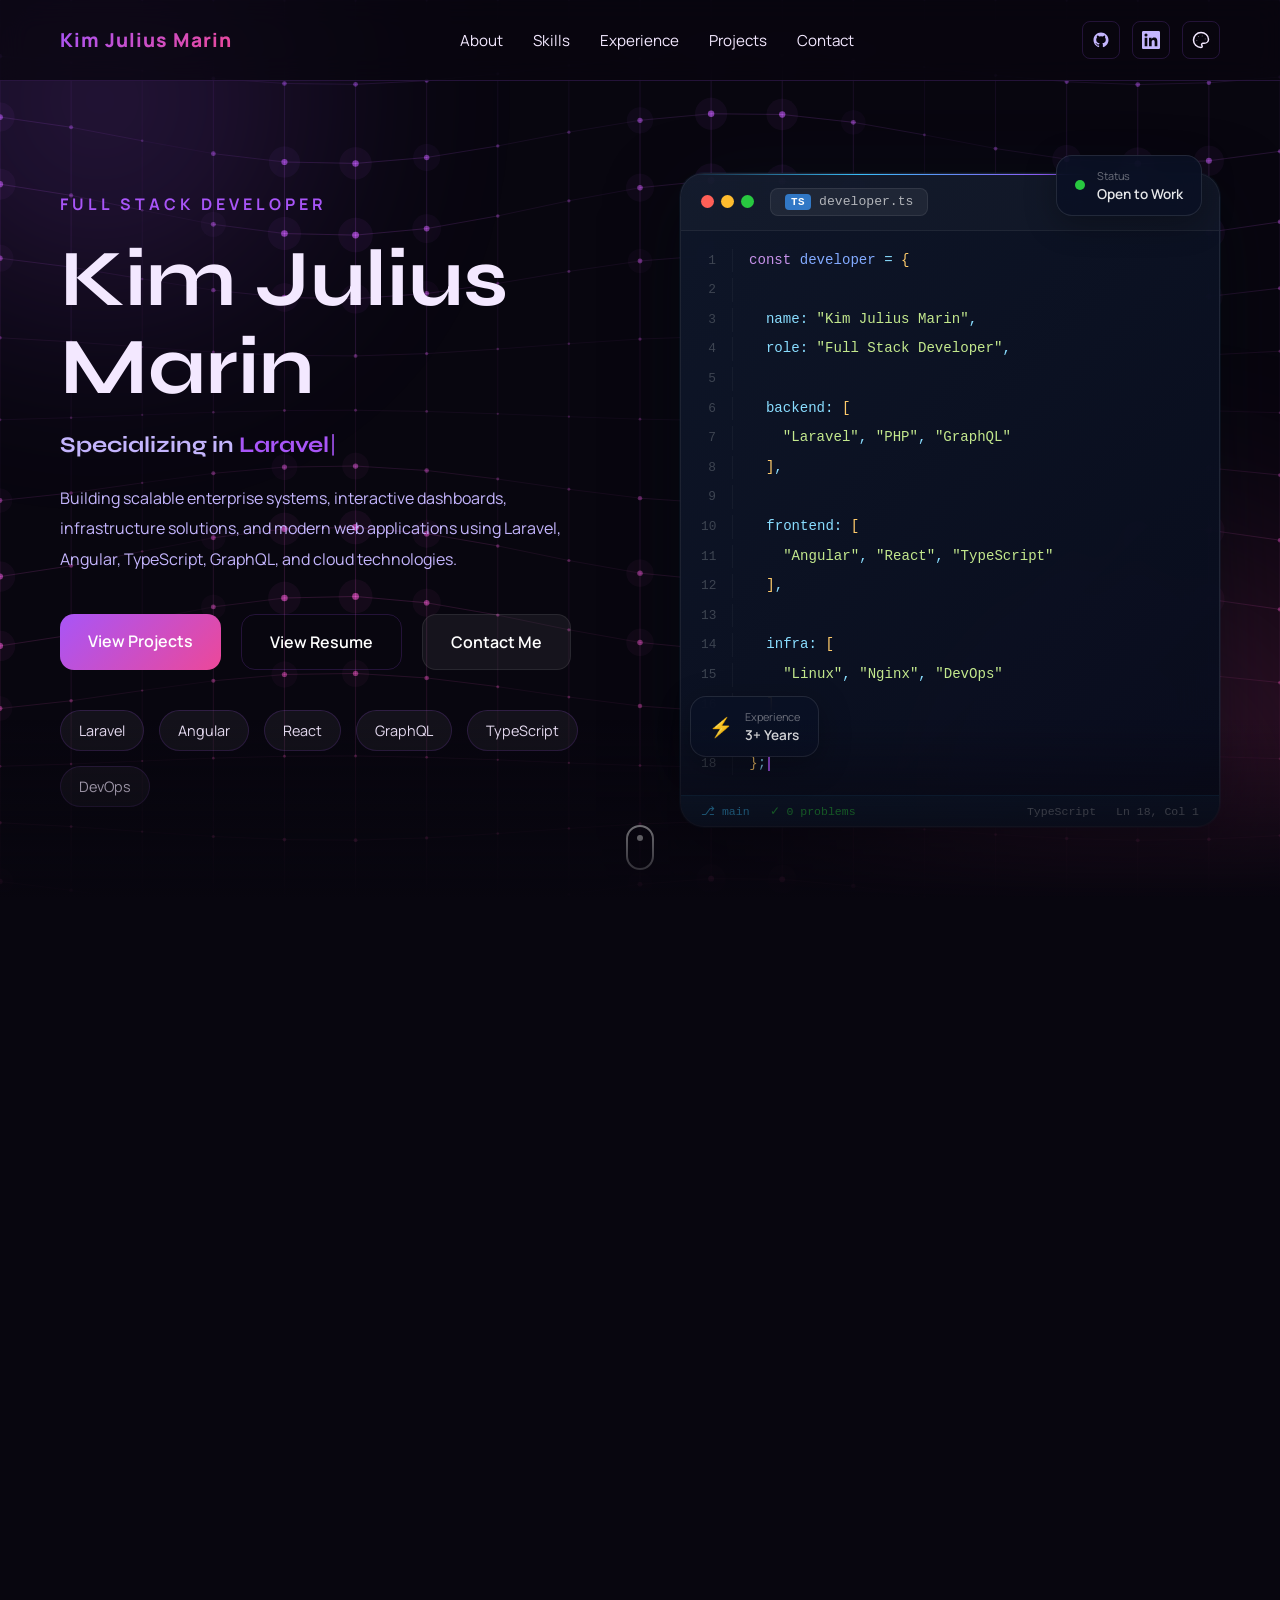
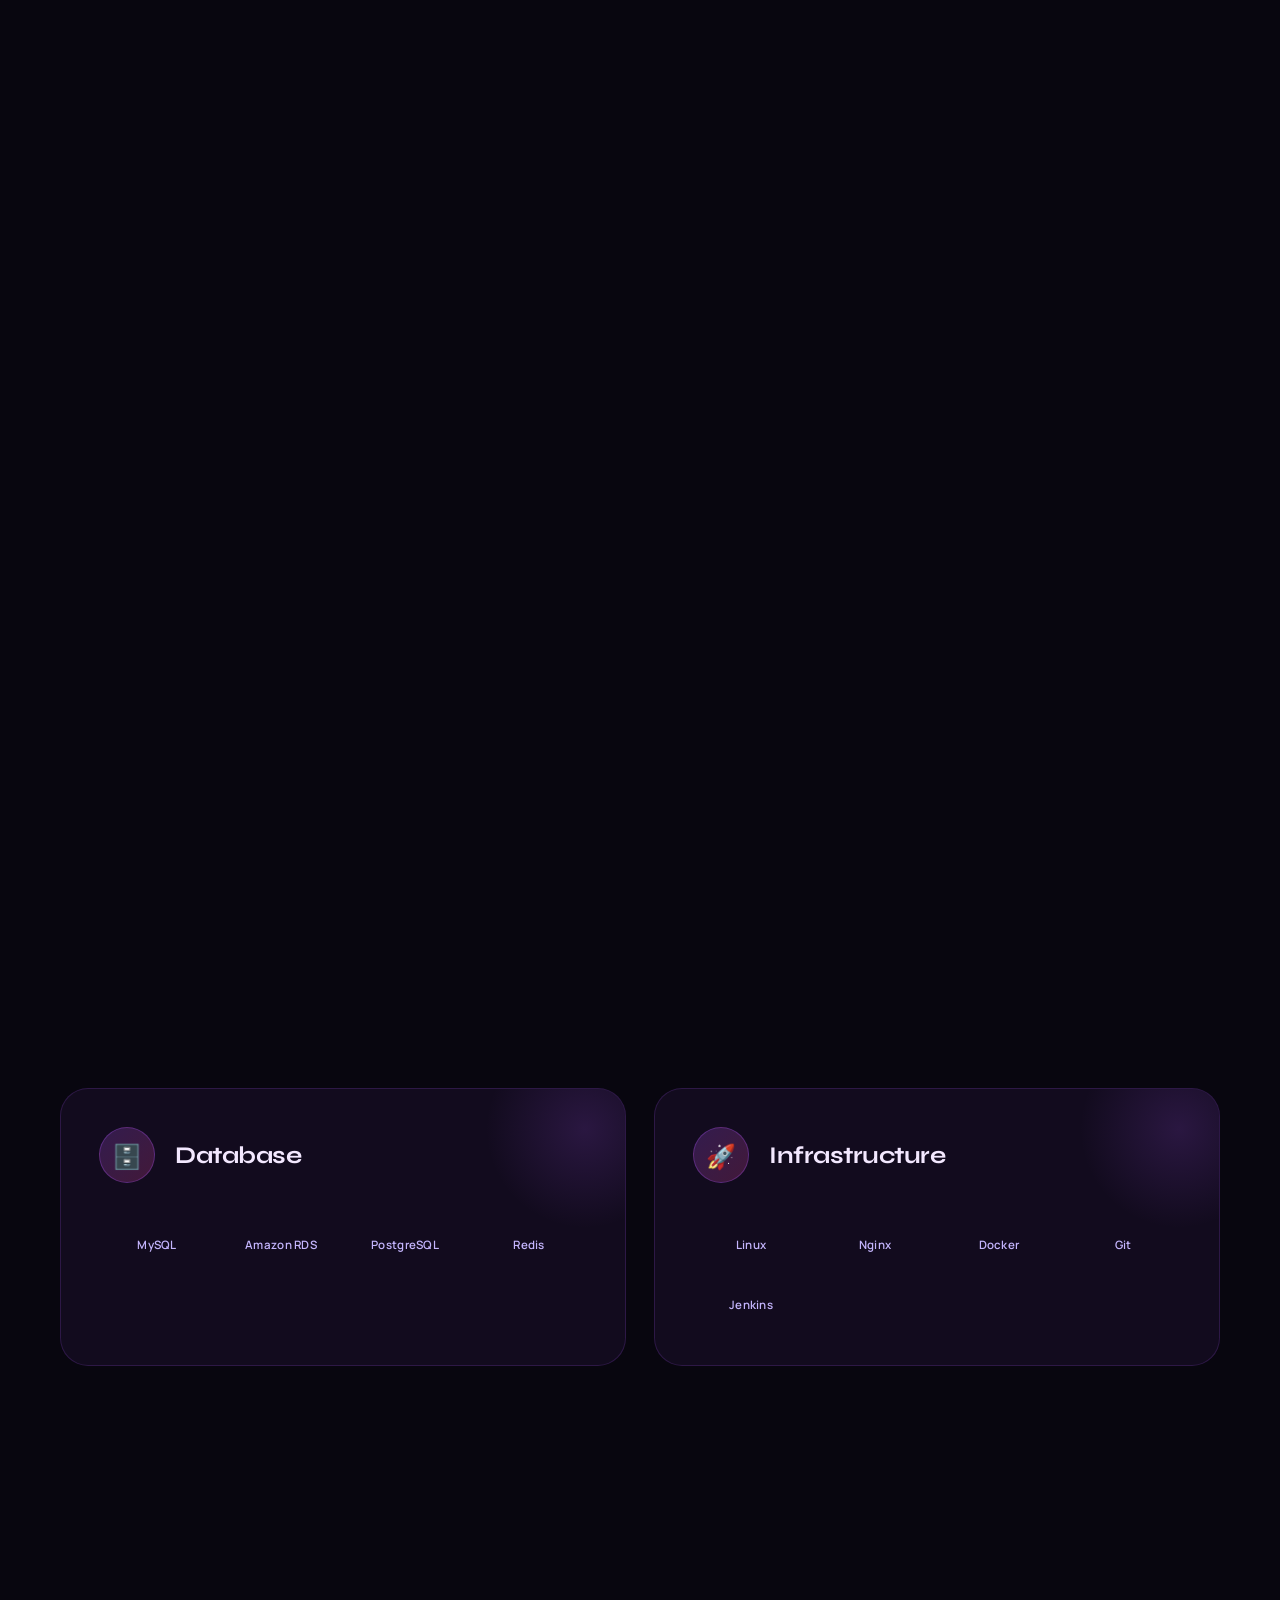
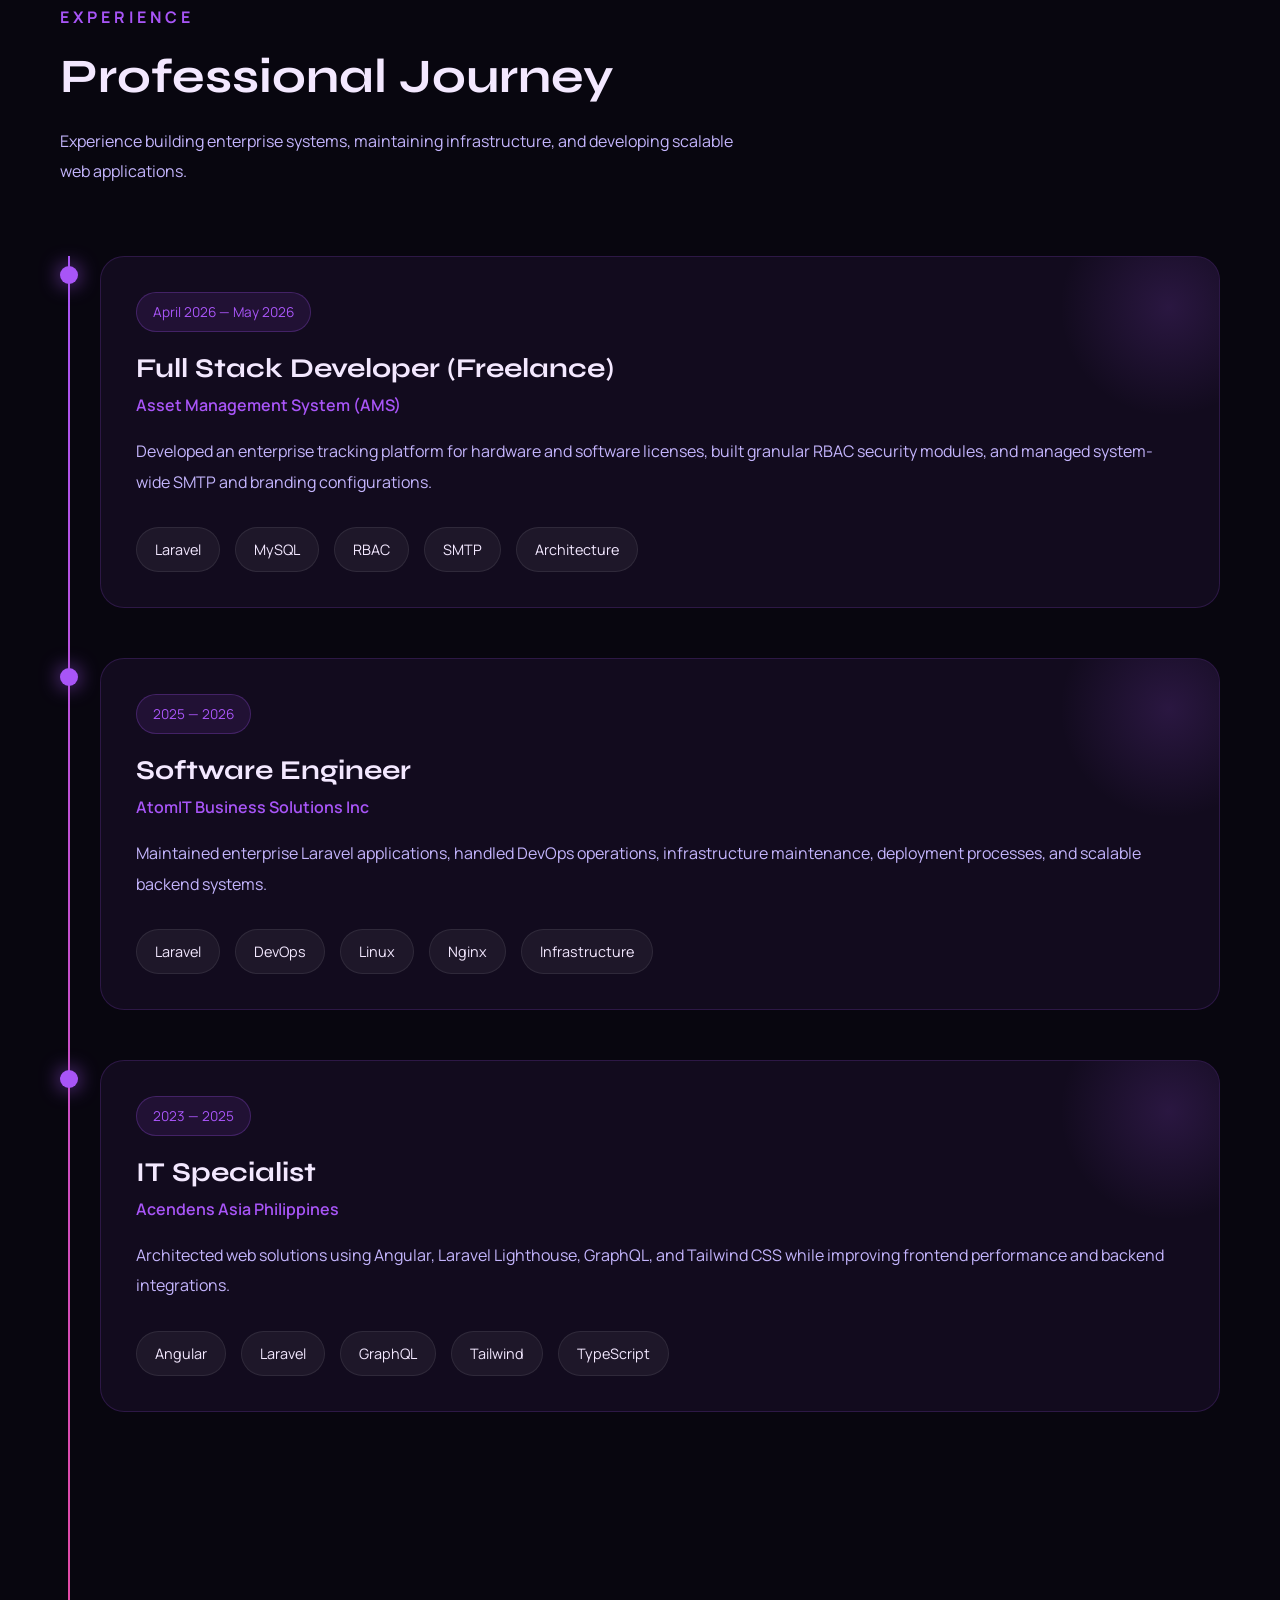
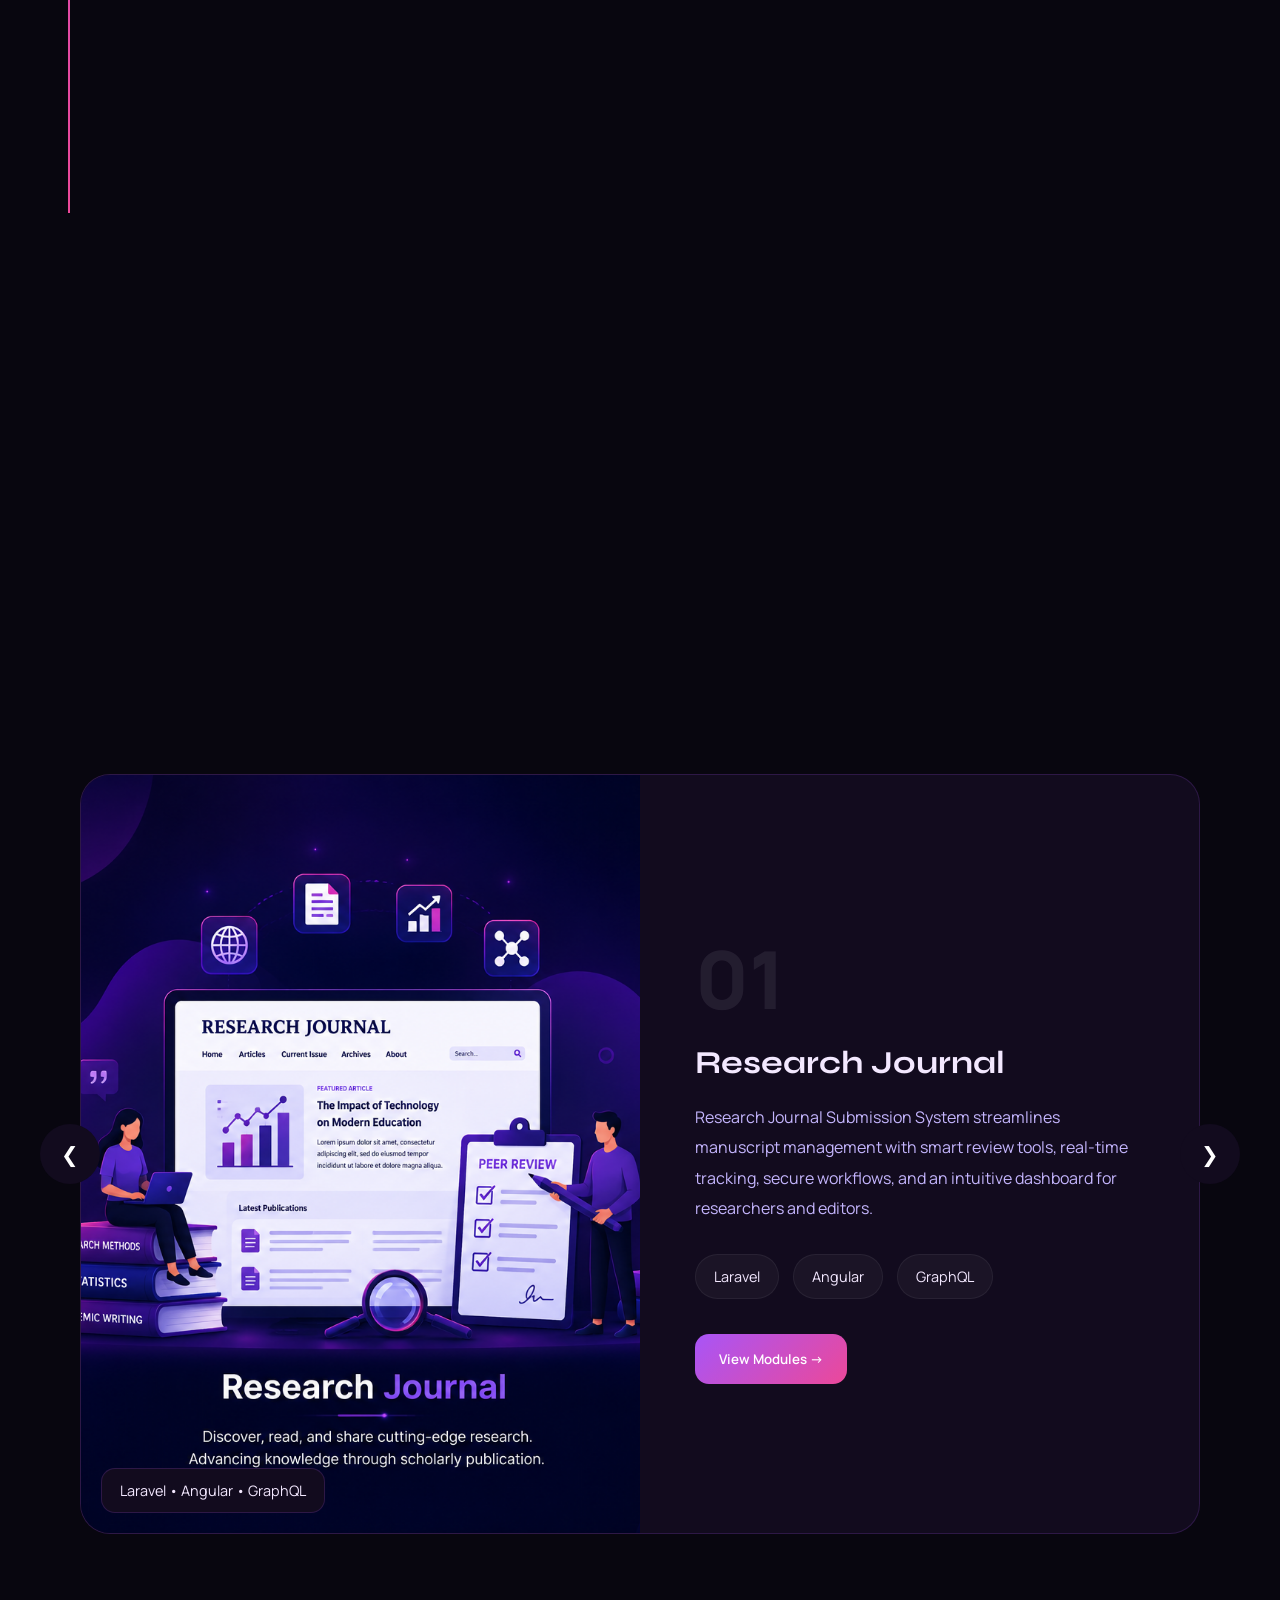
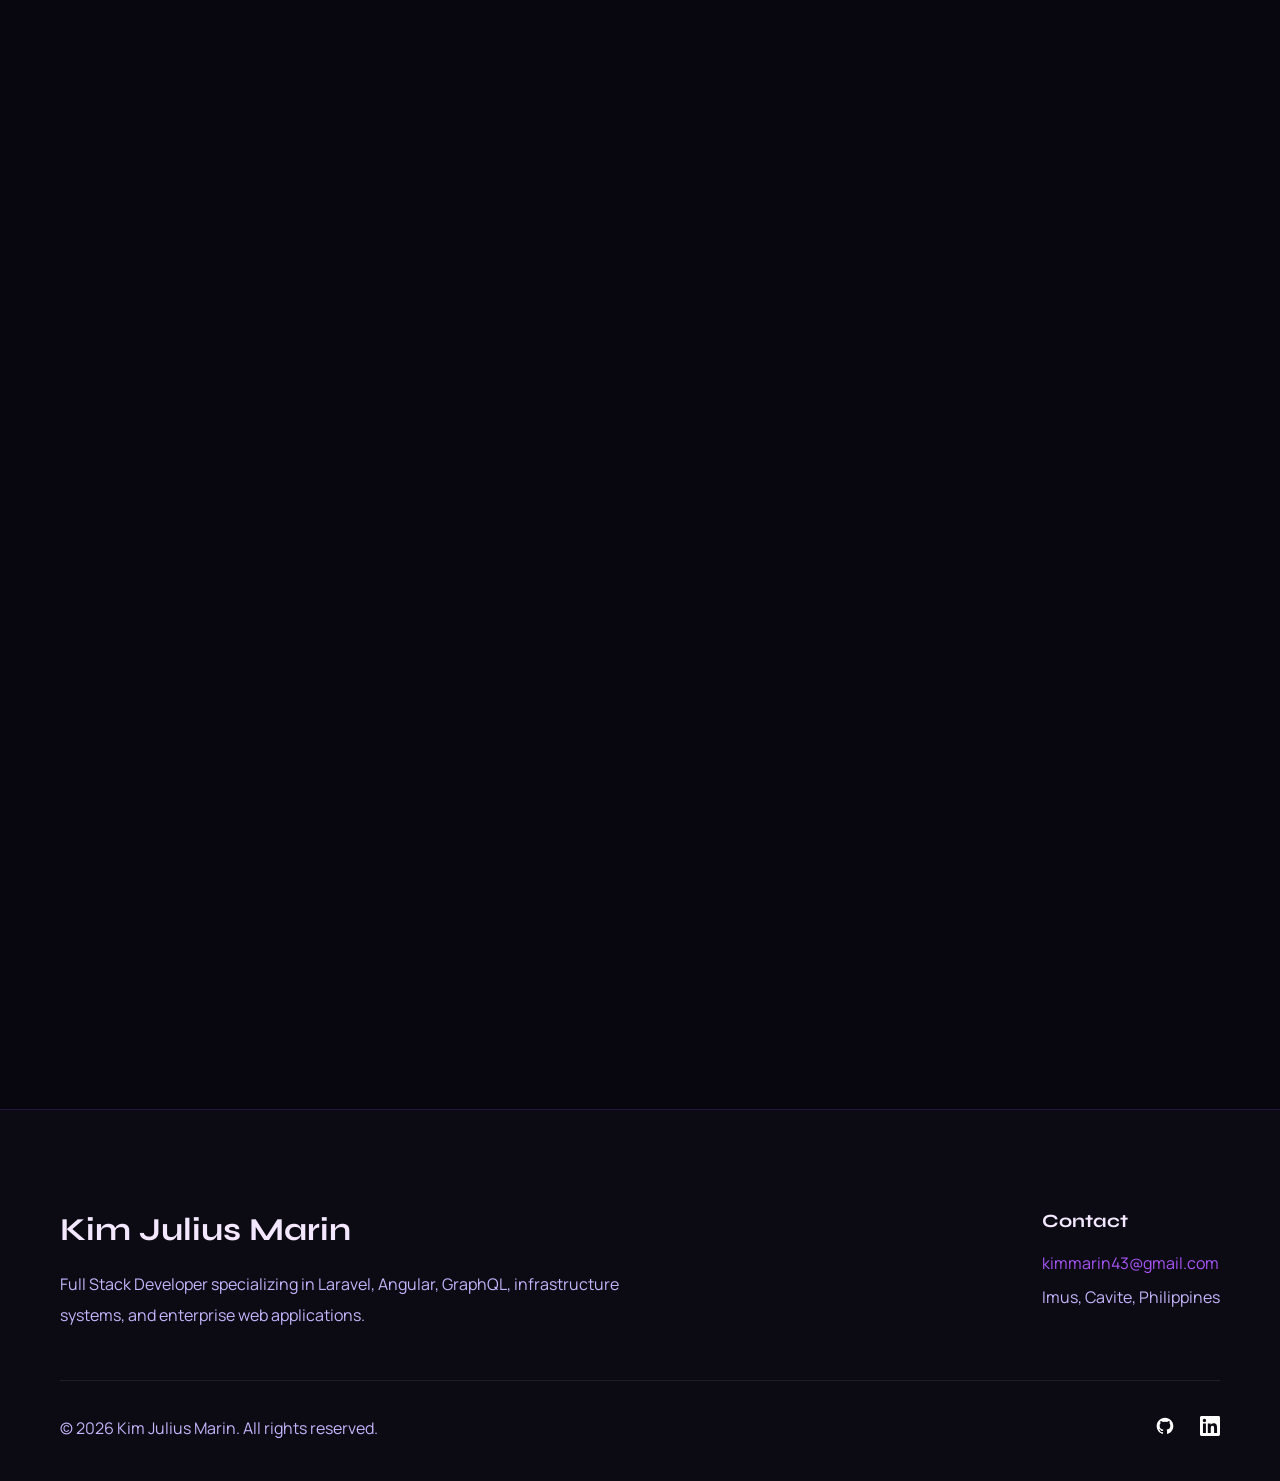
==== commit 3bbec9b9: "fix(navbar): resolve theme panel initialization and toggle click visibility - Fixed the click event " ====
--- a/index.html
+++ b/index.html
@@ -40,9 +40,29 @@
     >
 
     <link
-        href="https://fonts.googleapis.com/css2?family=Inter:wght@300;400;500;600;700;800&display=swap"
+        href="https://fonts.googleapis.com/css2?family=Manrope:wght@300;400;500;600;700;800&family=Syne:wght@600;700;800&display=swap"
         rel="stylesheet"
     >
+
+    <link
+        rel="stylesheet"
+        href="https://cdn.jsdelivr.net/gh/devicons/devicon@latest/devicon.min.css"
+    >
+
+    <!-- ================================================= -->
+    <!-- THEME INIT -->
+    <!-- ================================================= -->
+
+    <script>
+        (function(){
+            var t=localStorage.getItem("theme");
+            if(!t){
+                t="aurora";
+                localStorage.setItem("theme",t);
+            }
+            document.documentElement.setAttribute("data-theme",t);
+        })();
+    </script>
 
     <!-- ================================================= -->
     <!-- GLOBAL VARIABLES -->
@@ -65,6 +85,32 @@
 </head>
 
 <body>
+
+    <!-- ================================================= -->
+    <!-- LOADING SCREEN -->
+    <!-- ================================================= -->
+
+    <div id="loadingScreen">
+
+        <div class="loader-initials">KJM</div>
+
+        <div class="loader-bar">
+            <div class="loader-fill"></div>
+        </div>
+
+    </div>
+
+    <!-- ================================================= -->
+    <!-- SCROLL PROGRESS -->
+    <!-- ================================================= -->
+
+    <div id="scrollProgress"></div>
+
+    <!-- ================================================= -->
+    <!-- 3D BACKGROUND CANVAS -->
+    <!-- ================================================= -->
+
+    <canvas id="bgCanvas" class="bg-canvas"></canvas>
 
     <!-- ================================================= -->
     <!-- NAVBAR -->
@@ -103,18 +149,36 @@
     <div id="projects"></div>
 
     <!-- ================================================= -->
+    <!-- CONTACT -->
+    <!-- ================================================= -->
+
+    <div id="contact"></div>
+
+    <!-- ================================================= -->
     <!-- FOOTER -->
     <!-- ================================================= -->
 
     <div id="footer"></div>
 
     <!-- ================================================= -->
+    <!-- BACKGROUND -->
+    <!-- ================================================= -->
+
+    <script src="./global/background.js"></script>
+
+    <!-- ================================================= -->
     <!-- GLOBAL APP -->
     <!-- ================================================= -->
 
     <script
-        src="./global/app.js"
+        src="./global/app.js?v=4"
     ></script>
+
+    <!-- ================================================= -->
+    <!-- THEME TRANSITION OVERLAY -->
+    <!-- ================================================= -->
+
+    <div id="themeTransition"></div>
 
 </body>
 
--- a/global/variables.css
+++ b/global/variables.css
@@ -20,4 +20,346 @@
 
     --container:1200px;
 
+    --navbar-bg:rgba(2,6,23,0.7);
+
+    --navbar-scrolled-bg:rgba(2,6,23,0.95);
+
+    --navbar-mobile-bg:rgba(15,23,42,0.98);
+
+}
+
+/* ================================================= */
+/* LIGHT THEME */
+/* ================================================= */
+
+[data-theme="light"]{
+
+    --bg:#f1f5f9;
+
+    --card:#ffffff;
+
+    --primary:#0284c7;
+
+    --secondary:#7c3aed;
+
+    --text:#0f172a;
+
+    --muted:#64748b;
+
+    --border:rgba(0,0,0,0.1);
+
+    --navbar-bg:rgba(241,245,249,0.8);
+
+    --navbar-scrolled-bg:rgba(255,255,255,0.95);
+
+    --navbar-mobile-bg:rgba(255,255,255,0.98);
+
+}
+
+/* ================================================= */
+/* MIDNIGHT THEME */
+/* ================================================= */
+
+[data-theme="midnight"]{
+
+    --bg:#000000;
+
+    --card:#0a0a0a;
+
+    --primary:#00d4ff;
+
+    --secondary:#ff00d4;
+
+    --text:#ffffff;
+
+    --muted:#888888;
+
+    --border:rgba(255,255,255,0.1);
+
+    --navbar-bg:rgba(0,0,0,0.75);
+
+    --navbar-scrolled-bg:rgba(0,0,0,0.97);
+
+    --navbar-mobile-bg:rgba(5,5,5,0.99);
+
+}
+
+/* ================================================= */
+/* FOREST THEME */
+/* ================================================= */
+
+[data-theme="forest"]{
+
+    --bg:#071a0e;
+
+    --card:#0a2414;
+
+    --primary:#10b981;
+
+    --secondary:#84cc16;
+
+    --text:#d1fae5;
+
+    --muted:#6ee7b7;
+
+    --border:rgba(16,185,129,0.18);
+
+    --navbar-bg:rgba(7,26,14,0.75);
+
+    --navbar-scrolled-bg:rgba(7,26,14,0.97);
+
+    --navbar-mobile-bg:rgba(10,36,20,0.99);
+
+}
+
+/* ================================================= */
+/* SUNSET THEME */
+/* ================================================= */
+
+[data-theme="sunset"]{
+
+    --bg:#18080a;
+
+    --card:#2a0d10;
+
+    --primary:#f97316;
+
+    --secondary:#ec4899;
+
+    --text:#fff1f2;
+
+    --muted:#fca5a5;
+
+    --border:rgba(249,115,22,0.18);
+
+    --navbar-bg:rgba(24,8,10,0.75);
+
+    --navbar-scrolled-bg:rgba(24,8,10,0.97);
+
+    --navbar-mobile-bg:rgba(42,13,16,0.99);
+
+}
+
+/* ================================================= */
+/* OCEAN THEME */
+/* ================================================= */
+
+[data-theme="ocean"]{
+
+    --bg:#020c18;
+
+    --card:#04162c;
+
+    --primary:#06b6d4;
+
+    --secondary:#3b82f6;
+
+    --text:#e0f2fe;
+
+    --muted:#7dd3fc;
+
+    --border:rgba(6,182,212,0.18);
+
+    --navbar-bg:rgba(2,12,24,0.75);
+
+    --navbar-scrolled-bg:rgba(2,12,24,0.97);
+
+    --navbar-mobile-bg:rgba(4,22,44,0.99);
+
+}
+
+/* ================================================= */
+/* AURORA THEME */
+/* ================================================= */
+
+[data-theme="aurora"]{
+
+    --bg:#08060f;
+
+    --card:#120b1e;
+
+    --primary:#a855f7;
+
+    --secondary:#ec4899;
+
+    --text:#f3e8ff;
+
+    --muted:#c4b5fd;
+
+    --border:rgba(168,85,247,0.18);
+
+    --navbar-bg:rgba(8,6,15,0.75);
+
+    --navbar-scrolled-bg:rgba(8,6,15,0.97);
+
+    --navbar-mobile-bg:rgba(18,11,30,0.99);
+
+}
+
+/* ================================================= */
+/* ROSE THEME */
+/* ================================================= */
+
+[data-theme="rose"]{
+
+    --bg:#150810;
+
+    --card:#220d18;
+
+    --primary:#f43f5e;
+
+    --secondary:#e879f9;
+
+    --text:#ffe4e6;
+
+    --muted:#fda4af;
+
+    --border:rgba(244,63,94,0.18);
+
+    --navbar-bg:rgba(21,8,16,0.75);
+
+    --navbar-scrolled-bg:rgba(21,8,16,0.97);
+
+    --navbar-mobile-bg:rgba(34,13,24,0.99);
+
+}
+
+/* ================================================= */
+/* NEON THEME */
+/* ================================================= */
+
+[data-theme="neon"]{
+
+    --bg:#000900;
+
+    --card:#001400;
+
+    --primary:#39ff14;
+
+    --secondary:#00ffff;
+
+    --text:#f0fff0;
+
+    --muted:#86efac;
+
+    --border:rgba(57,255,20,0.18);
+
+    --navbar-bg:rgba(0,9,0,0.75);
+
+    --navbar-scrolled-bg:rgba(0,9,0,0.97);
+
+    --navbar-mobile-bg:rgba(0,20,0,0.99);
+
+}
+
+/* ================================================= */
+/* COPPER THEME */
+/* ================================================= */
+
+[data-theme="copper"]{
+
+    --bg:#120800;
+
+    --card:#1e0f00;
+
+    --primary:#c2732c;
+
+    --secondary:#d4a553;
+
+    --text:#fdf0e0;
+
+    --muted:#d4a574;
+
+    --border:rgba(194,115,44,0.18);
+
+    --navbar-bg:rgba(18,8,0,0.75);
+
+    --navbar-scrolled-bg:rgba(18,8,0,0.97);
+
+    --navbar-mobile-bg:rgba(30,15,0,0.99);
+
+}
+
+/* ================================================= */
+/* ARCTIC THEME */
+/* ================================================= */
+
+[data-theme="arctic"]{
+
+    --bg:#010b18;
+
+    --card:#031428;
+
+    --primary:#67e8f9;
+
+    --secondary:#bae6fd;
+
+    --text:#e0f7ff;
+
+    --muted:#93c5fd;
+
+    --border:rgba(103,232,249,0.18);
+
+    --navbar-bg:rgba(1,11,24,0.75);
+
+    --navbar-scrolled-bg:rgba(1,11,24,0.97);
+
+    --navbar-mobile-bg:rgba(3,20,40,0.99);
+
+}
+
+/* ================================================= */
+/* LAVA THEME */
+/* ================================================= */
+
+[data-theme="lava"]{
+
+    --bg:#0f0100;
+
+    --card:#1e0300;
+
+    --primary:#ef4444;
+
+    --secondary:#fbbf24;
+
+    --text:#fff1f0;
+
+    --muted:#fca5a5;
+
+    --border:rgba(239,68,68,0.18);
+
+    --navbar-bg:rgba(15,1,0,0.75);
+
+    --navbar-scrolled-bg:rgba(15,1,0,0.97);
+
+    --navbar-mobile-bg:rgba(30,3,0,0.99);
+
+}
+
+/* ================================================= */
+/* GALAXY THEME */
+/* ================================================= */
+
+[data-theme="galaxy"]{
+
+    --bg:#02010f;
+
+    --card:#08061c;
+
+    --primary:#818cf8;
+
+    --secondary:#c084fc;
+
+    --text:#eef2ff;
+
+    --muted:#a5b4fc;
+
+    --border:rgba(129,140,248,0.18);
+
+    --navbar-bg:rgba(2,1,15,0.75);
+
+    --navbar-scrolled-bg:rgba(2,1,15,0.97);
+
+    --navbar-mobile-bg:rgba(8,6,28,0.99);
+
 }
--- a/global/global.css
+++ b/global/global.css
@@ -20,6 +20,46 @@
 
     scroll-behavior:smooth;
 
+    /* Page background lives here so canvas composites above it */
+    background:var(--bg);
+
+    /* Firefox scrollbar */
+    scrollbar-width:thin;
+
+    scrollbar-color:var(--primary) transparent;
+
+}
+
+/* ================================================= */
+/* SCROLLBAR (Webkit) */
+/* ================================================= */
+
+::-webkit-scrollbar{
+
+    width:5px;
+
+}
+
+::-webkit-scrollbar-track{
+
+    background:transparent;
+
+}
+
+::-webkit-scrollbar-thumb{
+
+    background:var(--primary);
+
+    border-radius:5px;
+
+    transition:background 0.3s ease;
+
+}
+
+::-webkit-scrollbar-thumb:hover{
+
+    background:var(--secondary);
+
 }
 
 /* ================================================= */
@@ -29,11 +69,10 @@
 body{
 
     font-family:
-    "Inter",
+    "Manrope",
     sans-serif;
 
-    background:
-    var(--bg);
+    background:transparent;
 
     color:
     var(--text);
@@ -42,6 +81,57 @@
 
 }
 
+h1,h2,h3,
+.hero-title,
+.hero-subtitle,
+.section-title{
+
+    font-family:
+    "Syne",
+    sans-serif;
+
+}
+
+/* ================================================= */
+/* BACKGROUND CANVAS */
+/* ================================================= */
+
+.bg-canvas{
+
+    position:fixed;
+
+    inset:0;
+
+    width:100%;
+
+    height:100%;
+
+    /* Below all page content */
+    z-index:0;
+
+    pointer-events:none;
+
+}
+
+/* Push content sections above the canvas.
+   #navbar is excluded — the <nav> inside is already
+   position:fixed; z-index:999 in the root stacking context,
+   so wrapping it in a z-index:1 context would cause the hero
+   (same z-index, later in DOM) to paint over the theme panel. */
+#hero,
+#about,
+#skills,
+#experience,
+#projects,
+#contact,
+#footer{
+
+    position:relative;
+
+    z-index:1;
+
+}
+
 /* ================================================= */
 /* IMAGES */
 /* ================================================= */
@@ -139,6 +229,178 @@
 }
 
 /* ================================================= */
+/* LOADING SCREEN */
+/* ================================================= */
+
+#loadingScreen{
+
+    position:fixed;
+
+    inset:0;
+
+    background:var(--bg, #08060f);
+
+    z-index:99999;
+
+    display:flex;
+
+    flex-direction:column;
+
+    align-items:center;
+
+    justify-content:center;
+
+    gap:28px;
+
+    transition:opacity 0.6s ease, visibility 0.6s ease;
+
+}
+
+#loadingScreen.done{
+
+    opacity:0;
+
+    visibility:hidden;
+
+    pointer-events:none;
+
+}
+
+.loader-initials{
+
+    font-family:"Syne",sans-serif;
+
+    font-size:3.5rem;
+
+    font-weight:800;
+
+    background:linear-gradient(135deg, var(--primary, #a855f7), var(--secondary, #ec4899));
+
+    -webkit-background-clip:text;
+
+    -webkit-text-fill-color:transparent;
+
+    background-clip:text;
+
+    animation:loaderPulse 1.4s ease-in-out infinite;
+
+}
+
+@keyframes loaderPulse{
+
+    0%,100%{ opacity:1; transform:scale(1); }
+
+    50%{ opacity:0.6; transform:scale(0.96); }
+
+}
+
+.loader-bar{
+
+    width:100px;
+
+    height:2px;
+
+    background:rgba(255,255,255,0.08);
+
+    border-radius:2px;
+
+    overflow:hidden;
+
+}
+
+.loader-fill{
+
+    height:100%;
+
+    width:0%;
+
+    background:linear-gradient(90deg, var(--primary, #a855f7), var(--secondary, #ec4899));
+
+    border-radius:2px;
+
+    animation:loaderFill 1.8s ease forwards;
+
+}
+
+@keyframes loaderFill{
+
+    0%{ width:0%; }
+
+    60%{ width:75%; }
+
+    100%{ width:92%; }
+
+}
+
+/* ================================================= */
+/* SCROLL PROGRESS BAR */
+/* ================================================= */
+
+#scrollProgress{
+
+    position:fixed;
+
+    top:0;
+
+    left:0;
+
+    height:3px;
+
+    width:0%;
+
+    background:linear-gradient(90deg, var(--primary), var(--secondary));
+
+    z-index:99998;
+
+    border-radius:0 3px 3px 0;
+
+    pointer-events:none;
+
+    transition:width 0.08s linear;
+
+}
+
+/* ================================================= */
+/* THEME TRANSITION OVERLAY */
+/* ================================================= */
+
+#themeTransition{
+
+    position:fixed;
+
+    inset:0;
+
+    background:#000;
+
+    opacity:0;
+
+    pointer-events:none;
+
+    z-index:9998;
+
+    transition:opacity 0.55s ease;
+
+}
+
+#themeTransition.active{
+
+    opacity:1;
+
+    pointer-events:auto;
+
+}
+
+/* ================================================= */
+/* LIGHTBOX — hidden before projects.css loads */
+/* ================================================= */
+
+#lightbox{
+
+    display:none;
+
+}
+
+/* ================================================= */
 /* HIDDEN */
 /* ================================================= */
 
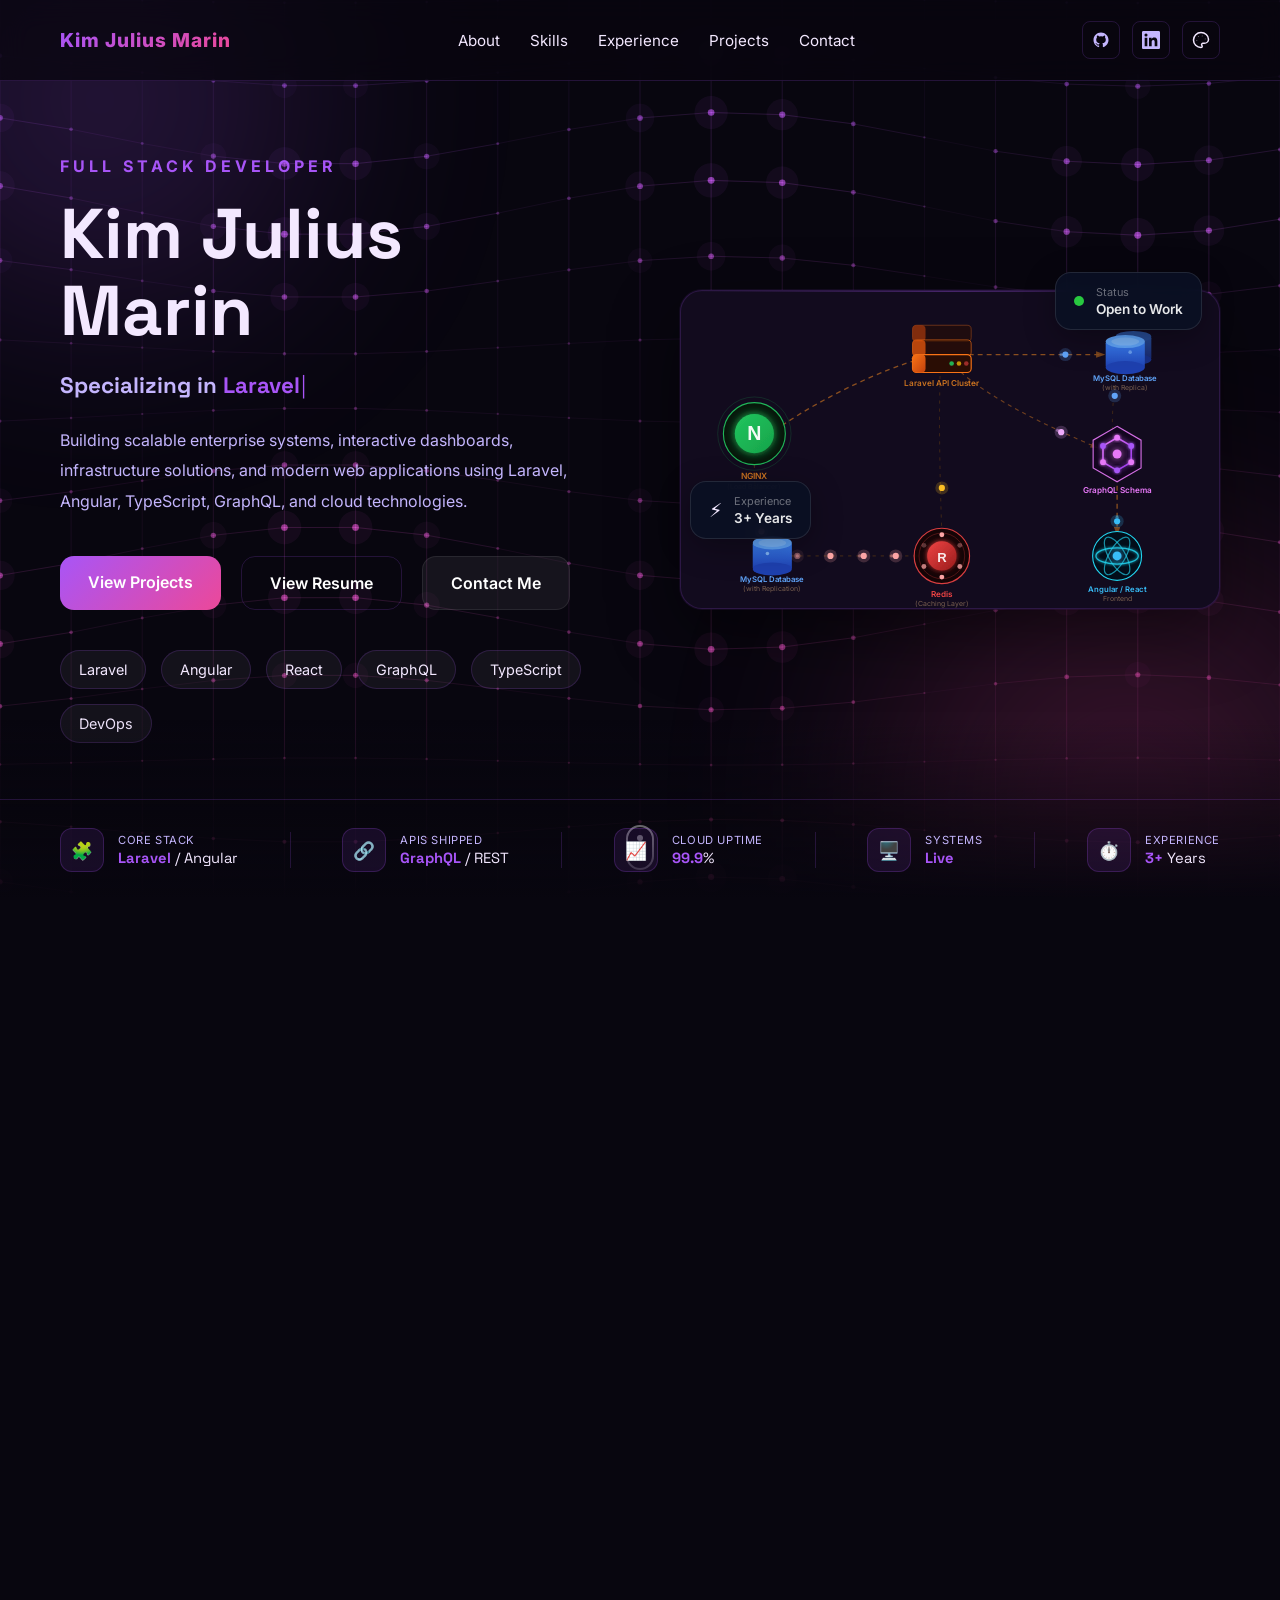
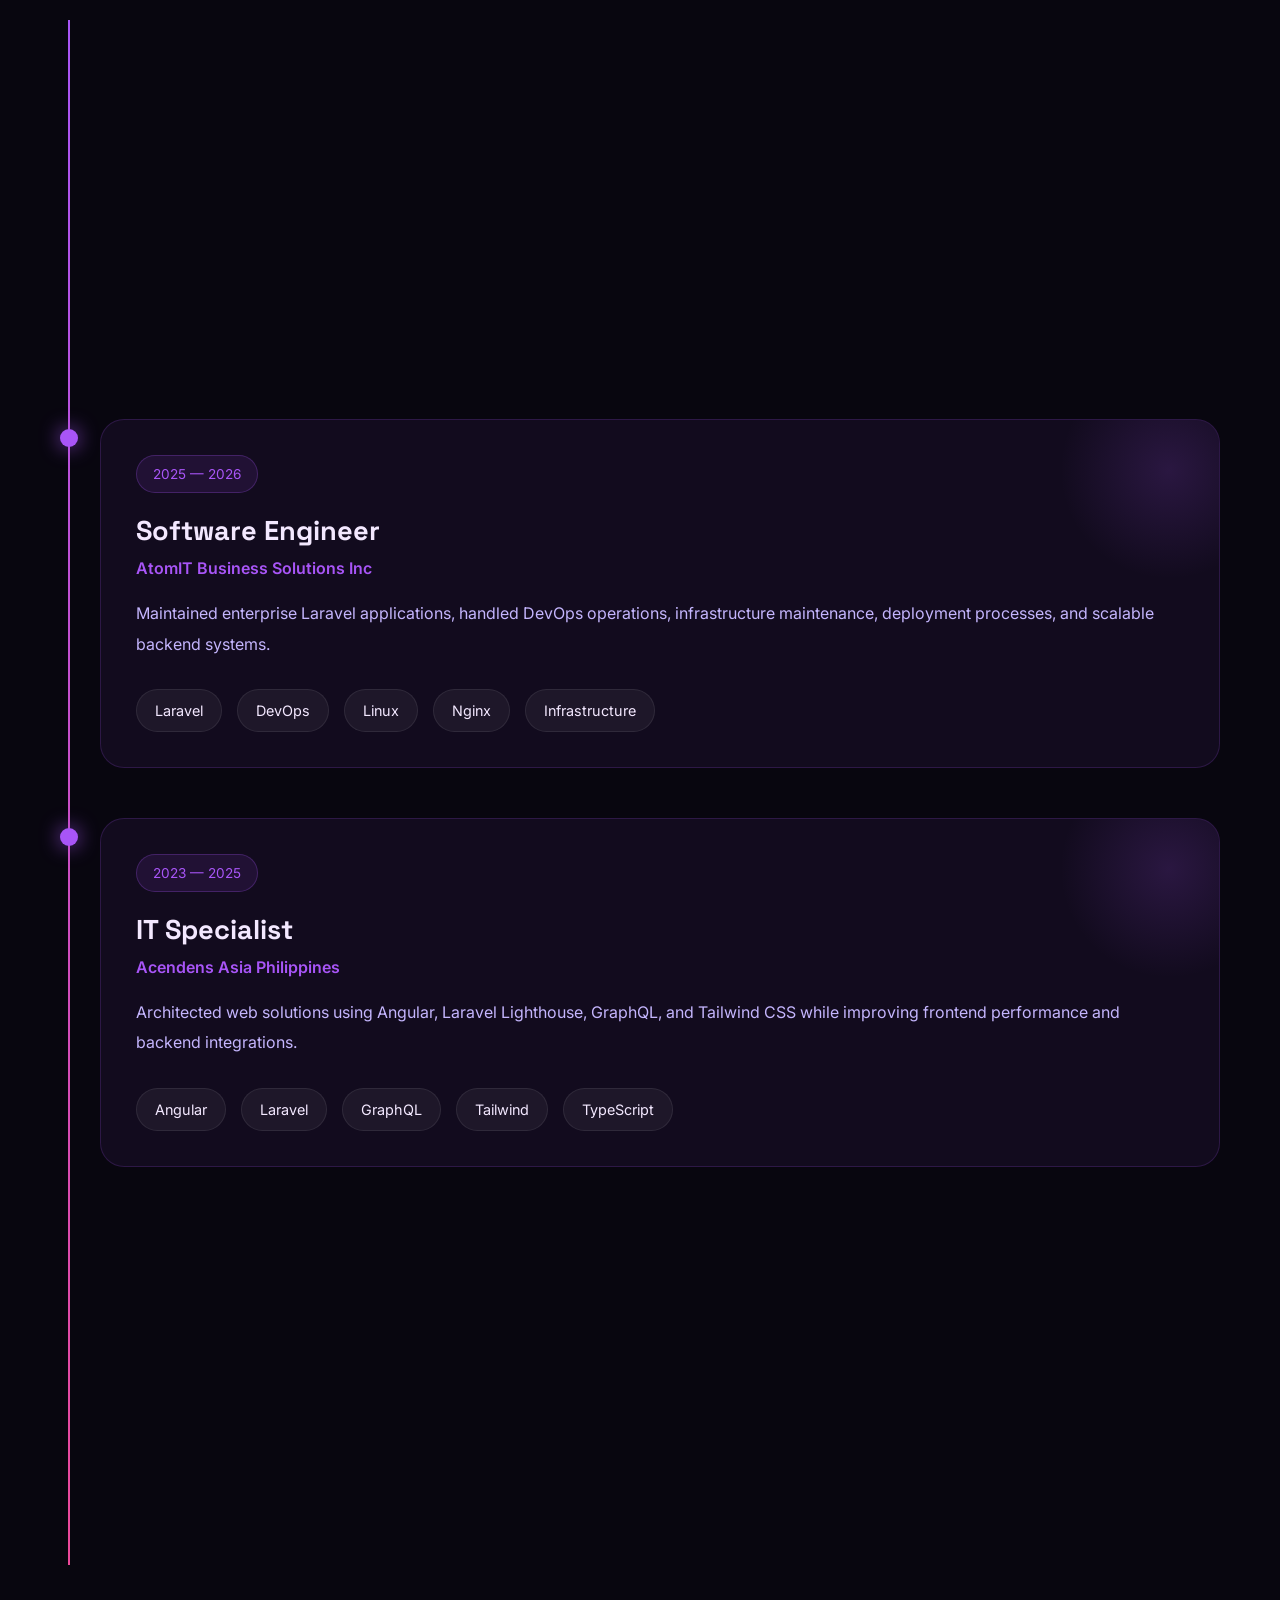
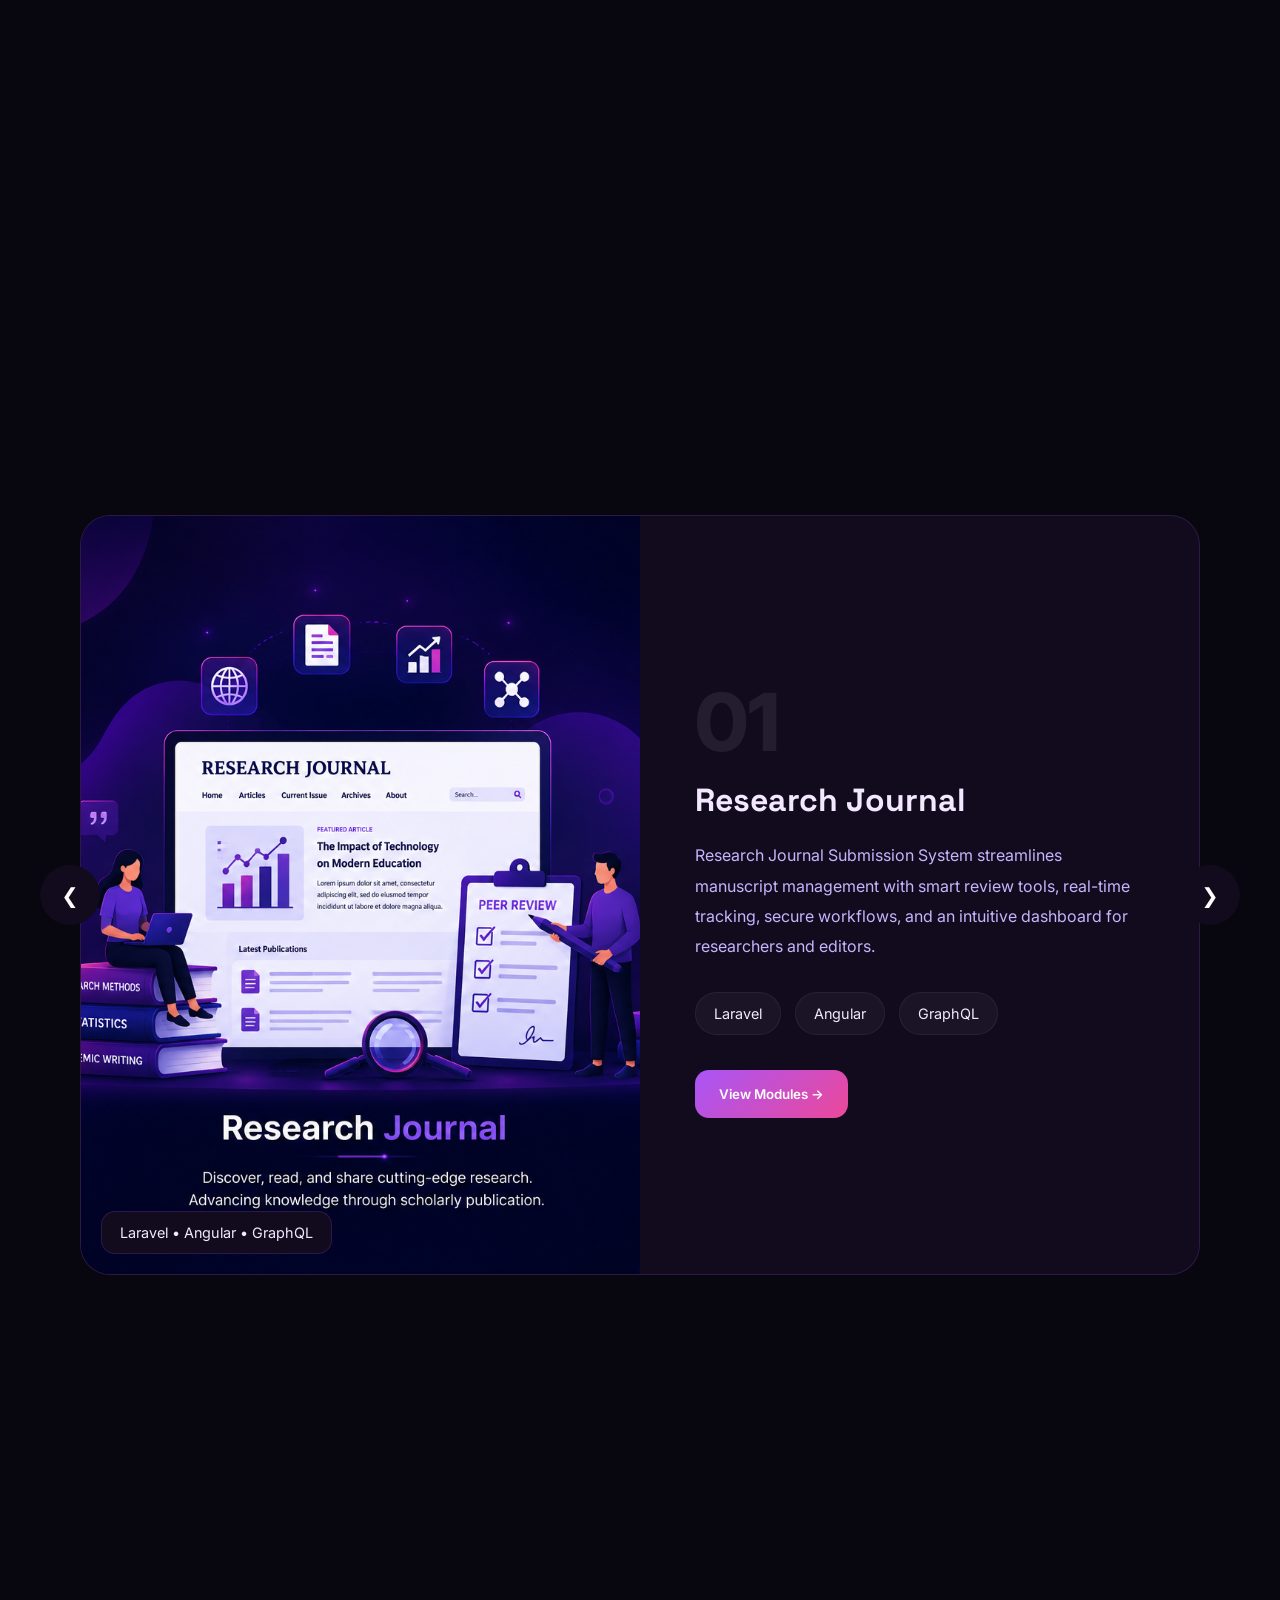
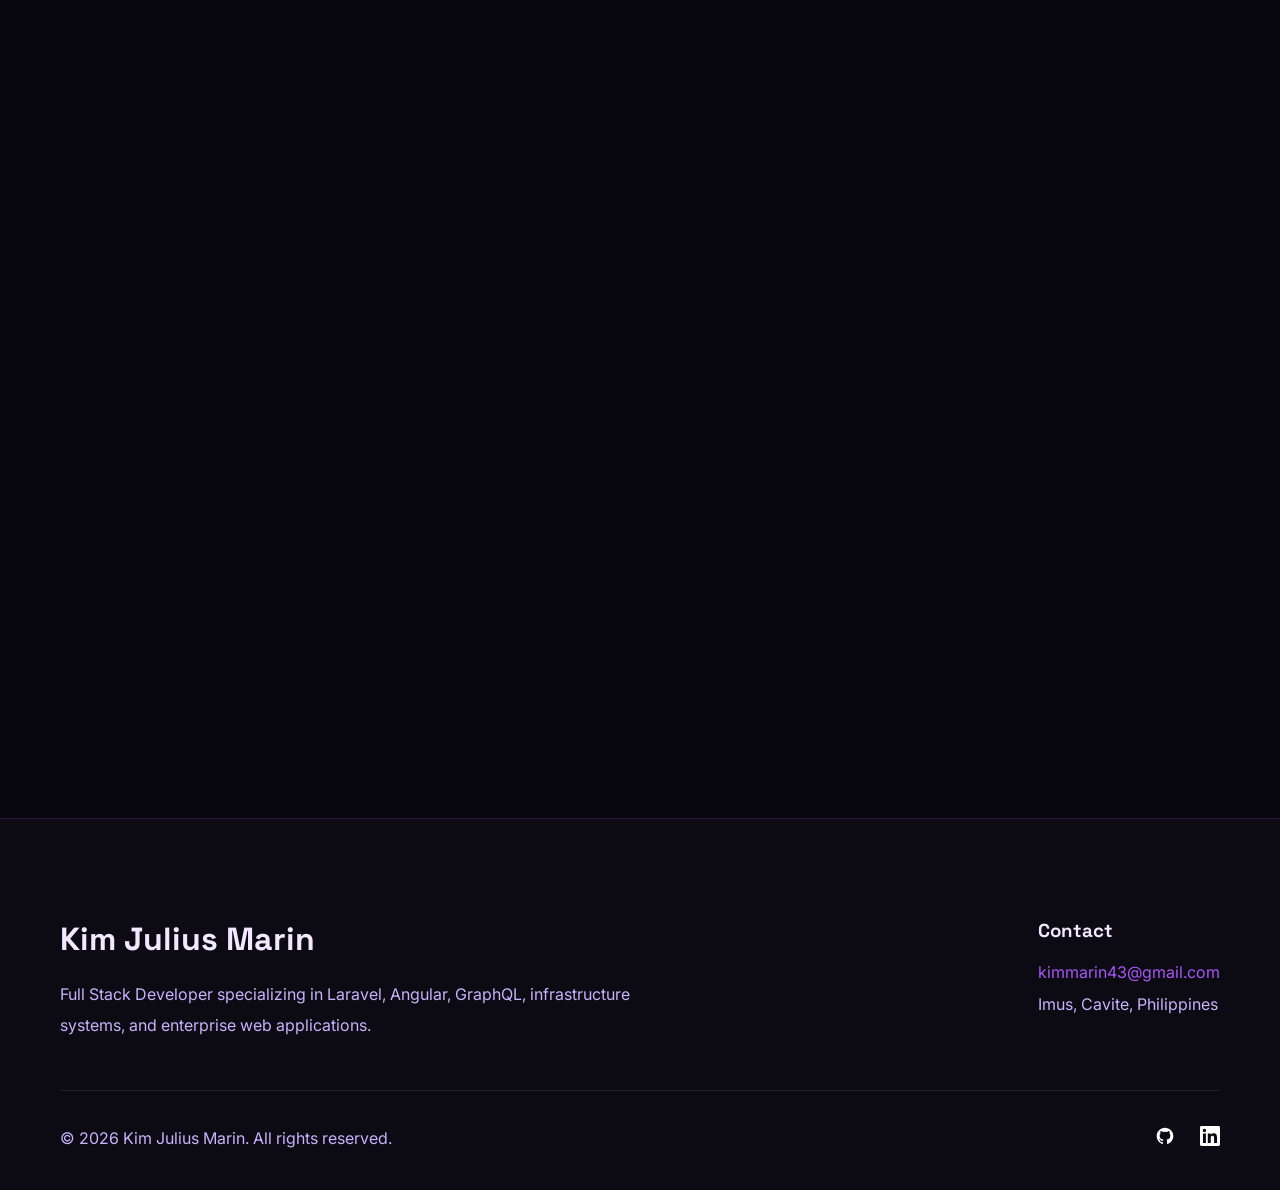
==== commit e510cb73: "feat(hero): replace code card with animated SVG architecture diagram Swap the VS Code snippet in the" ====
--- a/index.html
+++ b/index.html
@@ -25,7 +25,7 @@
     </title>
 
     <!-- ================================================= -->
-    <!-- GOOGLE FONT -->
+    <!-- GOOGLE FONTS -->
     <!-- ================================================= -->
 
     <link
@@ -40,7 +40,7 @@
     >
 
     <link
-        href="https://fonts.googleapis.com/css2?family=Manrope:wght@300;400;500;600;700;800&family=Syne:wght@600;700;800&display=swap"
+        href="https://fonts.googleapis.com/css2?family=Space+Grotesk:wght@300;400;500;600;700&family=Inter:wght@300;400;500;600;700&display=swap"
         rel="stylesheet"
     >
 
@@ -171,7 +171,7 @@
     <!-- ================================================= -->
 
     <script
-        src="./global/app.js?v=4"
+        src="./global/app.js?v=5"
     ></script>
 
     <!-- ================================================= -->
@@ -182,4 +182,4 @@
 
 </body>
 
-</html>+</html>
--- a/global/global.css
+++ b/global/global.css
@@ -69,7 +69,8 @@
 body{
 
     font-family:
-    "Manrope",
+    "Inter",
+    system-ui,
     sans-serif;
 
     background:transparent;
@@ -87,7 +88,8 @@
 .section-title{
 
     font-family:
-    "Syne",
+    "Space Grotesk",
+    system-ui,
     sans-serif;
 
 }
@@ -196,7 +198,7 @@
 
 .section-title{
 
-    font-size:3rem;
+    font-size:clamp(1.85rem, 3.2vw, 3rem);
 
     line-height:1.2;
 
@@ -268,7 +270,7 @@
 
 .loader-initials{
 
-    font-family:"Syne",sans-serif;
+    font-family:"Space Grotesk",system-ui,sans-serif;
 
     font-size:3.5rem;
 
